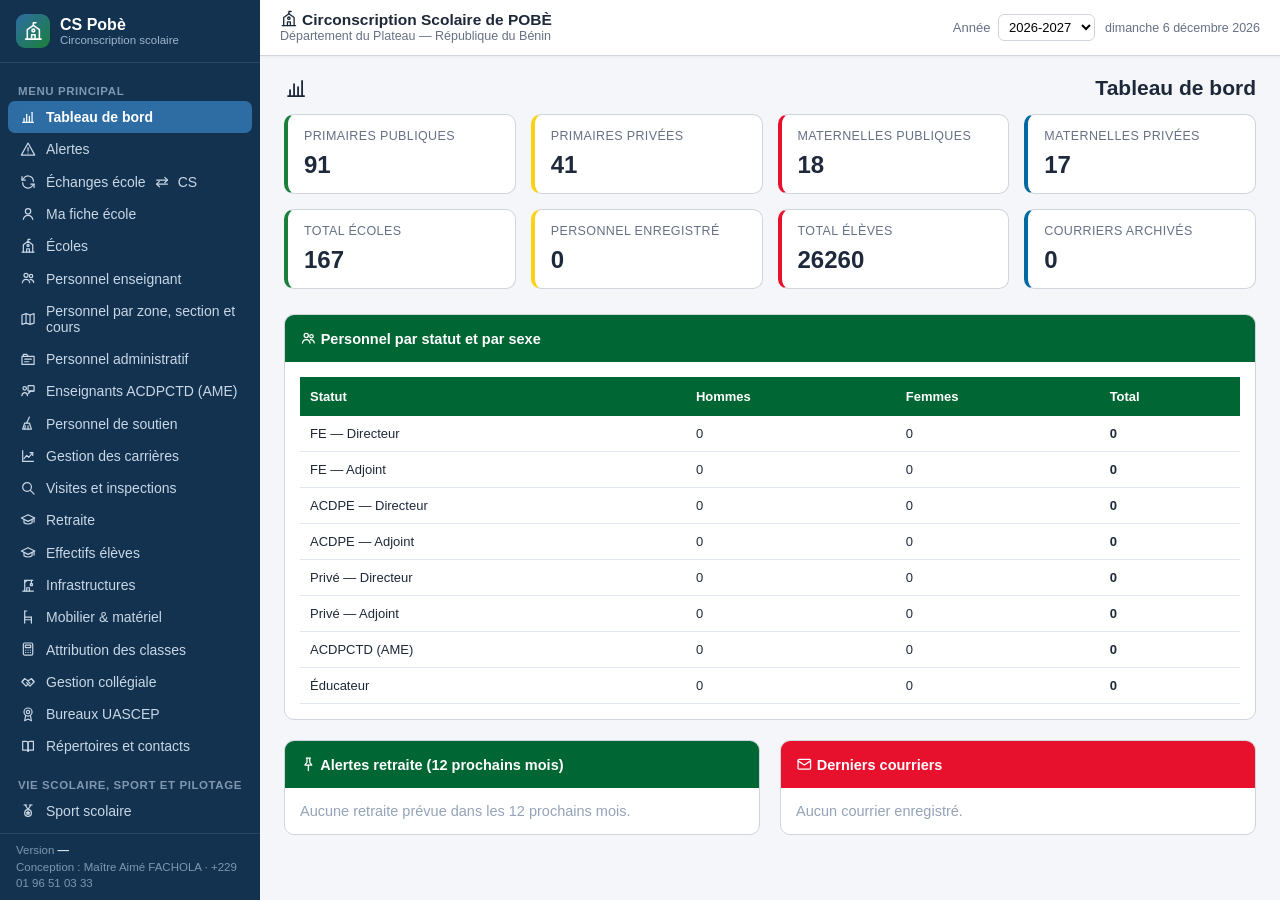
==== index.html @ 99536660 "3.4.0 : classes ouvertes (jumelées et multigrades comptées pour une classe), organisation des classe" ====
<!DOCTYPE html>
<html lang="fr">
<head>
<meta charset="UTF-8">
<script src="js/icones.js"></script>
<script src="js/doc-export.js"></script>
<meta name="viewport" content="width=device-width, initial-scale=1.0">
<title>CS Pobè — Gestion des Écoles</title>
<link rel="stylesheet" href="css/style.css">
<link rel="manifest" href="manifest.webmanifest">
<meta name="theme-color" content="#006633">
<link rel="apple-touch-icon" href="icons/apple-touch-icon.png">
<link rel="icon" href="icone.svg" type="image/svg+xml">
<meta name="mobile-web-app-capable" content="yes">
<meta name="apple-mobile-web-app-capable" content="yes">
<meta name="apple-mobile-web-app-title" content="CS Pobè">
</head>
<body>

<!-- Bandeau officiel : n'apparaît qu'à l'impression, en tête de chaque document -->
<div id="bandeauImpression"><img alt="Ministère des Enseignements Maternel et Primaire — République du Bénin"></div>

<div id="voile" class="voile" hidden></div>
<div class="container">
    <aside class="sidebar" id="lateral" aria-label="Menu principal">
        <div class="marque"><span class="logo-g" aria-hidden="true"><svg class="ico ico-ecole" data-ico="ecole" viewBox="0 0 24 24" fill="none" stroke="currentColor" stroke-width="1.8" stroke-linecap="round" stroke-linejoin="round" aria-hidden="true" focusable="false"><path d="M3 21h18"/><path d="M5 21V10l7-5 7 5v11"/><path d="M10 21v-5h4v5"/><path d="M12 5V2h3"/><circle cx="12" cy="11" r="1.6"/></svg></span><span><span id="marqueNom">CS Pobè</span><small id="marqueSous">Circonscription scolaire</small></span></div>
        <nav class="menu-defile">
        <h3>Menu principal</h3>
        <div class="menu-item active" data-page="dashboard"><span class="icon"><svg class="ico ico-graphique" data-ico="graphique" viewBox="0 0 24 24" fill="none" stroke="currentColor" stroke-width="1.8" stroke-linecap="round" stroke-linejoin="round" aria-hidden="true" focusable="false"><path d="M4 20h16"/><path d="M6 20v-6"/><path d="M10 20V8"/><path d="M14 20v-9"/><path d="M18 20V5"/></svg></span> Tableau de bord</div>
        <div class="menu-item" data-page="alertes"><span class="icon"><svg class="ico ico-alerte" data-ico="alerte" viewBox="0 0 24 24" fill="none" stroke="currentColor" stroke-width="1.8" stroke-linecap="round" stroke-linejoin="round" aria-hidden="true" focusable="false"><path d="M12 3l10 18H2z"/><path d="M12 10v5"/><path d="M12 18h.01"/></svg></span> Alertes</div>
        <div class="menu-item" data-page="echanges"><span class="icon"><svg class="ico ico-actualiser" data-ico="actualiser" viewBox="0 0 24 24" fill="none" stroke="currentColor" stroke-width="1.8" stroke-linecap="round" stroke-linejoin="round" aria-hidden="true" focusable="false"><path d="M20 11a8 8 0 0 0-14.6-4.5L3 9"/><path d="M3 4v5h5"/><path d="M4 13a8 8 0 0 0 14.6 4.5L21 15"/><path d="M21 20v-5h-5"/></svg></span> Échanges école <svg class="ico ico-echange" data-ico="echange" viewBox="0 0 24 24" fill="none" stroke="currentColor" stroke-width="1.8" stroke-linecap="round" stroke-linejoin="round" aria-hidden="true" focusable="false"><path d="M4 9h16"/><path d="M16 5l4 4-4 4"/><path d="M20 15H4"/><path d="M8 11l-4 4 4 4"/></svg> CS</div>
        <div class="menu-item" data-page="maFiche"><span class="icon"><svg class="ico ico-personne" data-ico="personne" viewBox="0 0 24 24" fill="none" stroke="currentColor" stroke-width="1.8" stroke-linecap="round" stroke-linejoin="round" aria-hidden="true" focusable="false"><circle cx="12" cy="8" r="4"/><path d="M5 20c.8-4 3.7-6 7-6s6.2 2 7 6"/></svg></span> Ma fiche école</div>
        <div class="menu-item" data-page="ecoles"><span class="icon"><svg class="ico ico-ecole" data-ico="ecole" viewBox="0 0 24 24" fill="none" stroke="currentColor" stroke-width="1.8" stroke-linecap="round" stroke-linejoin="round" aria-hidden="true" focusable="false"><path d="M3 21h18"/><path d="M5 21V10l7-5 7 5v11"/><path d="M10 21v-5h4v5"/><path d="M12 5V2h3"/><circle cx="12" cy="11" r="1.6"/></svg></span> Écoles</div>
        <div class="menu-item" data-page="personnel"><span class="icon"><svg class="ico ico-groupe" data-ico="groupe" viewBox="0 0 24 24" fill="none" stroke="currentColor" stroke-width="1.8" stroke-linecap="round" stroke-linejoin="round" aria-hidden="true" focusable="false"><circle cx="9" cy="8" r="3"/><path d="M3.5 19c.6-3.4 3-5 5.5-5s4.9 1.6 5.5 5"/><circle cx="16.5" cy="9" r="2.5"/><path d="M15 14c3 0 5 1.5 5.5 4.5"/></svg></span> Personnel enseignant</div>
        <div class="menu-item" data-page="personnelZones"><span class="icon"><svg class="ico ico-carte" data-ico="carte" viewBox="0 0 24 24" fill="none" stroke="currentColor" stroke-width="1.8" stroke-linecap="round" stroke-linejoin="round" aria-hidden="true" focusable="false"><path d="M3 6l6-2 6 2 6-2v14l-6 2-6-2-6 2z"/><path d="M9 4v14"/><path d="M15 6v14"/></svg></span> Personnel par zone, section et cours</div>
        <div class="menu-item" data-page="administratif"><span class="icon"><svg class="ico ico-classeur" data-ico="classeur" viewBox="0 0 24 24" fill="none" stroke="currentColor" stroke-width="1.8" stroke-linecap="round" stroke-linejoin="round" aria-hidden="true" focusable="false"><path d="M3 8h18v12H3z"/><path d="M5 8V5h5l2 3"/><path d="M7 12h10"/><path d="M7 16h6"/></svg></span> Personnel administratif</div>
        <div class="menu-item" data-page="educateur"><span class="icon"><svg class="ico ico-enseignant" data-ico="enseignant" viewBox="0 0 24 24" fill="none" stroke="currentColor" stroke-width="1.8" stroke-linecap="round" stroke-linejoin="round" aria-hidden="true" focusable="false"><circle cx="7" cy="8" r="2.6"/><path d="M2.8 19c.4-3 2.2-4.6 4.2-4.6S10.8 16 11.2 19"/><rect x="12" y="4" width="9" height="8" rx="0.8"/><path d="M12 16l4-4"/><path d="M14 12h7"/></svg></span> Enseignants ACDPCTD (AME)</div>
        <div class="menu-item" data-page="soutien"><span class="icon"><svg class="ico ico-balai" data-ico="balai" viewBox="0 0 24 24" fill="none" stroke="currentColor" stroke-width="1.8" stroke-linecap="round" stroke-linejoin="round" aria-hidden="true" focusable="false"><path d="M14 3l-4 9"/><path d="M7 12h7l3 9H4z"/><path d="M8 16l-1 5"/><path d="M12 16v5"/></svg></span> Personnel de soutien</div>
        <div class="menu-item" data-page="carriere"><span class="icon"><svg class="ico ico-courbe" data-ico="courbe" viewBox="0 0 24 24" fill="none" stroke="currentColor" stroke-width="1.8" stroke-linecap="round" stroke-linejoin="round" aria-hidden="true" focusable="false"><path d="M4 20h16"/><path d="M4 4v16"/><path d="M6 16l4-5 3 3 6-7"/><path d="M15 7h4v4"/></svg></span> Gestion des carrières</div>
        <div class="menu-item" data-page="visites"><span class="icon"><svg class="ico ico-rechercher" data-ico="rechercher" viewBox="0 0 24 24" fill="none" stroke="currentColor" stroke-width="1.8" stroke-linecap="round" stroke-linejoin="round" aria-hidden="true" focusable="false"><circle cx="10.5" cy="10.5" r="6.5"/><path d="M15.5 15.5L21 21"/></svg></span> Visites et inspections</div>
        <div class="menu-item" data-page="retraite"><span class="icon"><svg class="ico ico-diplome" data-ico="diplome" viewBox="0 0 24 24" fill="none" stroke="currentColor" stroke-width="1.8" stroke-linecap="round" stroke-linejoin="round" aria-hidden="true" focusable="false"><path d="M2 9l10-5 10 5-10 5z"/><path d="M6 11v5c3 2.5 9 2.5 12 0v-5"/><path d="M21 9v6"/></svg></span> Retraite</div>
        <div class="menu-item" data-page="effectifs"><span class="icon"><svg class="ico ico-diplome" data-ico="diplome" viewBox="0 0 24 24" fill="none" stroke="currentColor" stroke-width="1.8" stroke-linecap="round" stroke-linejoin="round" aria-hidden="true" focusable="false"><path d="M2 9l10-5 10 5-10 5z"/><path d="M6 11v5c3 2.5 9 2.5 12 0v-5"/><path d="M21 9v6"/></svg></span> Effectifs élèves</div>
        <div class="menu-item" data-page="infrastructures"><span class="icon"><svg class="ico ico-chantier" data-ico="chantier" viewBox="0 0 24 24" fill="none" stroke="currentColor" stroke-width="1.8" stroke-linecap="round" stroke-linejoin="round" aria-hidden="true" focusable="false"><path d="M4 21h16"/><path d="M7 21V5"/><path d="M7 5h12"/><path d="M7 8l4-3"/><path d="M17 5v5"/><rect x="15.5" y="10" width="3" height="3" rx="0.5"/><path d="M10 21v-5h4v5"/></svg></span> Infrastructures</div>
        <div class="menu-item" data-page="mobilier"><span class="icon"><svg class="ico ico-chaise" data-ico="chaise" viewBox="0 0 24 24" fill="none" stroke="currentColor" stroke-width="1.8" stroke-linecap="round" stroke-linejoin="round" aria-hidden="true" focusable="false"><path d="M7 3v9h10"/><path d="M7 12v9"/><path d="M17 12v9"/><path d="M7 16h10"/><path d="M7 3h3"/></svg></span> Mobilier &amp; matériel</div>
        <div class="menu-item" data-page="classes"><span class="icon"><svg class="ico ico-calcul" data-ico="calcul" viewBox="0 0 24 24" fill="none" stroke="currentColor" stroke-width="1.8" stroke-linecap="round" stroke-linejoin="round" aria-hidden="true" focusable="false"><rect x="5" y="3" width="14" height="18" rx="2"/><rect x="8" y="6" width="8" height="4" rx="0.5"/><path d="M8.5 13.5h.01"/><path d="M12 13.5h.01"/><path d="M15.5 13.5h.01"/><path d="M8.5 17h.01"/><path d="M12 17h.01"/><path d="M15.5 17h.01"/></svg></span> Attribution des classes</div>
        <div class="menu-item" data-page="collegiale"><span class="icon"><svg class="ico ico-accord" data-ico="accord" viewBox="0 0 24 24" fill="none" stroke="currentColor" stroke-width="1.8" stroke-linecap="round" stroke-linejoin="round" aria-hidden="true" focusable="false"><path d="M3 11l4-4 5 3 5-3 4 4"/><path d="M7 7l-4 5 6 6 2-2"/><path d="M17 7l4 5-6 6-3-3"/><path d="M10 13l2 2"/><path d="M12 11l3 3"/></svg></span> Gestion collégiale</div>
        <div class="menu-item" data-page="uascep"><span class="icon"><svg class="ico ico-insigne" data-ico="insigne" viewBox="0 0 24 24" fill="none" stroke="currentColor" stroke-width="1.8" stroke-linecap="round" stroke-linejoin="round" aria-hidden="true" focusable="false"><circle cx="12" cy="9" r="6"/><circle cx="12" cy="9" r="2.5"/><path d="M8.5 14L7 22l5-2.5 5 2.5-1.5-8"/></svg></span> Bureaux UASCEP</div>
        <div class="menu-item" data-page="repertoires"><span class="icon"><svg class="ico ico-livre" data-ico="livre" viewBox="0 0 24 24" fill="none" stroke="currentColor" stroke-width="1.8" stroke-linecap="round" stroke-linejoin="round" aria-hidden="true" focusable="false"><path d="M4 5h5a3 3 0 0 1 3 3v12a2 2 0 0 0-2-2H4z"/><path d="M20 5h-5a3 3 0 0 0-3 3v12a2 2 0 0 1 2-2h6z"/></svg></span> Répertoires et contacts</div>
        <h3>Vie scolaire, sport et pilotage</h3>
        <div class="menu-item" data-page="pvsSport"><span class="icon"><svg class="ico ico-medaille" data-ico="medaille" viewBox="0 0 24 24" fill="none" stroke="currentColor" stroke-width="1.8" stroke-linecap="round" stroke-linejoin="round" aria-hidden="true" focusable="false"><path d="M8 3l4 7 4-7"/><path d="M6 3h4"/><path d="M14 3h4"/><circle cx="12" cy="15" r="5"/><path d="M12 12.5l.8 1.6 1.7.2-1.2 1.2.3 1.7-1.6-.8-1.6.8.3-1.7-1.2-1.2 1.7-.2z"/></svg></span> Sport scolaire</div>
        <div class="menu-item" data-page="pvsPilotage"><span class="icon"><svg class="ico ico-graphique" data-ico="graphique" viewBox="0 0 24 24" fill="none" stroke="currentColor" stroke-width="1.8" stroke-linecap="round" stroke-linejoin="round" aria-hidden="true" focusable="false"><path d="M4 20h16"/><path d="M6 20v-6"/><path d="M10 20V8"/><path d="M14 20v-9"/><path d="M18 20V5"/></svg></span> Tableau de bord du pilotage</div>
        <div class="menu-item" data-page="pvsCommunication"><span class="icon"><svg class="ico ico-annonce" data-ico="annonce" viewBox="0 0 24 24" fill="none" stroke="currentColor" stroke-width="1.8" stroke-linecap="round" stroke-linejoin="round" aria-hidden="true" focusable="false"><path d="M3 10v4h3l7 4V6L6 10z"/><path d="M16 9a4 4 0 0 1 0 6"/><path d="M19 6a8 8 0 0 1 0 12"/></svg></span> Communication et alertes</div>
        <div class="menu-item" data-page="pvsSante"><span class="icon"><svg class="ico ico-sante" data-ico="sante" viewBox="0 0 24 24" fill="none" stroke="currentColor" stroke-width="1.8" stroke-linecap="round" stroke-linejoin="round" aria-hidden="true" focusable="false"><rect x="3" y="7" width="18" height="13" rx="1.5"/><path d="M9 7V4h6v3"/><path d="M12 10.5v6"/><path d="M9 13.5h6"/></svg></span> Santé, cantine et inclusion</div>
        <div class="menu-item" data-page="pvsInspection"><span class="icon"><svg class="ico ico-inspection" data-ico="inspection" viewBox="0 0 24 24" fill="none" stroke="currentColor" stroke-width="1.8" stroke-linecap="round" stroke-linejoin="round" aria-hidden="true" focusable="false"><rect x="5" y="3" width="12" height="17" rx="1.5"/><path d="M8 8h6"/><path d="M8 11h4"/><circle cx="16" cy="16" r="3"/><path d="M18.2 18.2L21 21"/></svg></span> Inspection et formation</div>
        <div class="menu-item" data-page="pvsPatrimoine"><span class="icon"><svg class="ico ico-patrimoine" data-ico="patrimoine" viewBox="0 0 24 24" fill="none" stroke="currentColor" stroke-width="1.8" stroke-linecap="round" stroke-linejoin="round" aria-hidden="true" focusable="false"><path d="M3 21h18"/><path d="M5 21V9l7-4 7 4v12"/><path d="M9 13h6v8H9z"/><path d="M9 17h6"/></svg></span> Patrimoine et matériel</div>
        <div class="menu-item" data-page="pvsExamens"><span class="icon"><svg class="ico ico-examen" data-ico="examen" viewBox="0 0 24 24" fill="none" stroke="currentColor" stroke-width="1.8" stroke-linecap="round" stroke-linejoin="round" aria-hidden="true" focusable="false"><path d="M6 3h12v18H6z"/><path d="M9 7h6"/><path d="M9 11h6"/><path d="M9 15l1.5 1.5L14 13"/></svg></span> Examens et concours</div>
        <div class="menu-item" data-page="pvsTerritoire"><span class="icon"><svg class="ico ico-carte" data-ico="carte" viewBox="0 0 24 24" fill="none" stroke="currentColor" stroke-width="1.8" stroke-linecap="round" stroke-linejoin="round" aria-hidden="true" focusable="false"><path d="M3 6l6-2 6 2 6-2v14l-6 2-6-2-6 2z"/><path d="M9 4v14"/><path d="M15 6v14"/></svg></span> Territoire et suivi administratif</div>
        <h3>Gestion pédagogique</h3>
        <div class="menu-item" data-page="evaluations"><span class="icon"><svg class="ico ico-fiche" data-ico="fiche" viewBox="0 0 24 24" fill="none" stroke="currentColor" stroke-width="1.8" stroke-linecap="round" stroke-linejoin="round" aria-hidden="true" focusable="false"><path d="M6 3h9l3 3v15H6z"/><path d="M9 9h6"/><path d="M9 13h4"/><path d="M12.5 19l1-3 4-4 2 2-4 4z"/></svg></span> Évaluations</div>
        <div class="menu-item" data-page="pedagogie"><span class="icon"><svg class="ico ico-livres" data-ico="livres" viewBox="0 0 24 24" fill="none" stroke="currentColor" stroke-width="1.8" stroke-linecap="round" stroke-linejoin="round" aria-hidden="true" focusable="false"><rect x="3" y="4" width="4" height="16" rx="0.8"/><rect x="8" y="4" width="4" height="16" rx="0.8"/><path d="M14 6l3.8-1 4 14.6-3.8 1z"/><path d="M3 8h4"/><path d="M8 8h4"/></svg></span> Pédagogie : fiches, résumés, épreuves</div>
        <div class="menu-item" data-page="apprenants"><span class="icon"><svg class="ico ico-eleve" data-ico="eleve" viewBox="0 0 24 24" fill="none" stroke="currentColor" stroke-width="1.8" stroke-linecap="round" stroke-linejoin="round" aria-hidden="true" focusable="false"><circle cx="12" cy="7" r="3.2"/><path d="M7 21v-4c0-2.8 2.2-5 5-5s5 2.2 5 5v4"/><path d="M9 21v-3"/><path d="M15 21v-3"/></svg></span> Listes des apprenants</div>
        <div class="menu-item" data-page="presenceApprenants"><span class="icon"><svg class="ico ico-calendrier" data-ico="calendrier" viewBox="0 0 24 24" fill="none" stroke="currentColor" stroke-width="1.8" stroke-linecap="round" stroke-linejoin="round" aria-hidden="true" focusable="false"><rect x="3" y="5" width="18" height="16" rx="1.5"/><path d="M3 10h18"/><path d="M8 3v4"/><path d="M16 3v4"/><path d="M7 14h2"/><path d="M11 14h2"/><path d="M15 14h2"/><path d="M7 17h2"/><path d="M11 17h2"/></svg></span> Présence des apprenants</div>
        <div class="menu-item" data-page="presencePersonnel"><span class="icon"><svg class="ico ico-horloge" data-ico="horloge" viewBox="0 0 24 24" fill="none" stroke="currentColor" stroke-width="1.8" stroke-linecap="round" stroke-linejoin="round" aria-hidden="true" focusable="false"><circle cx="12" cy="12" r="9"/><path d="M12 7v5l3 2"/></svg></span> Présence du personnel</div>
        <div class="menu-item" data-page="notes"><span class="icon"><svg class="ico ico-bloc-notes" data-ico="bloc-notes" viewBox="0 0 24 24" fill="none" stroke="currentColor" stroke-width="1.8" stroke-linecap="round" stroke-linejoin="round" aria-hidden="true" focusable="false"><rect x="5" y="4" width="14" height="17" rx="1.5"/><path d="M8 2v4"/><path d="M12 2v4"/><path d="M16 2v4"/><path d="M8 11h8"/><path d="M8 15h6"/></svg></span> Notes et bulletins</div>
        <div class="menu-item" data-page="registres"><span class="icon"><svg class="ico ico-presse-papiers" data-ico="presse-papiers" viewBox="0 0 24 24" fill="none" stroke="currentColor" stroke-width="1.8" stroke-linecap="round" stroke-linejoin="round" aria-hidden="true" focusable="false"><rect x="5" y="5" width="14" height="16" rx="1.5"/><path d="M9 3h6v4H9z"/><path d="M8.5 12h7"/><path d="M8.5 16h5"/></svg></span> Registres, affichage, statistiques, synthèse</div>
        <div class="menu-item" data-page="educmaster"><span class="icon"><svg class="ico ico-actualiser" data-ico="actualiser" viewBox="0 0 24 24" fill="none" stroke="currentColor" stroke-width="1.8" stroke-linecap="round" stroke-linejoin="round" aria-hidden="true" focusable="false"><path d="M20 11a8 8 0 0 0-14.6-4.5L3 9"/><path d="M3 4v5h5"/><path d="M4 13a8 8 0 0 0 14.6 4.5L21 15"/><path d="M21 20v-5h-5"/></svg></span> EducMaster : élèves et notes</div>
        <div class="menu-item" data-page="cep"><span class="icon"><svg class="ico ico-presse-papiers" data-ico="presse-papiers" viewBox="0 0 24 24" fill="none" stroke="currentColor" stroke-width="1.8" stroke-linecap="round" stroke-linejoin="round" aria-hidden="true" focusable="false"><rect x="5" y="5" width="14" height="16" rx="1.5"/><path d="M9 3h6v4H9z"/><path d="M8.5 12h7"/><path d="M8.5 16h5"/></svg></span> Inscription CEP</div>
        <div class="menu-item" data-page="cm2"><span class="icon"><svg class="ico ico-cible" data-ico="cible" viewBox="0 0 24 24" fill="none" stroke="currentColor" stroke-width="1.8" stroke-linecap="round" stroke-linejoin="round" aria-hidden="true" focusable="false"><circle cx="12" cy="12" r="9"/><circle cx="12" cy="12" r="5"/><circle cx="12" cy="12" r="1.2"/></svg></span> Écoles à CM2 et CEP 2027</div>
        <div class="menu-item" data-page="examen"><span class="icon"><svg class="ico ico-stade" data-ico="stade" viewBox="0 0 24 24" fill="none" stroke="currentColor" stroke-width="1.8" stroke-linecap="round" stroke-linejoin="round" aria-hidden="true" focusable="false"><path d="M2 12c0-4 4.5-6 10-6s10 2 10 6-4.5 6-10 6S2 16 2 12z"/><path d="M6 12c0-2 2.6-3 6-3s6 1 6 3-2.6 3-6 3-6-1-6-3z"/><path d="M12 6v3"/><path d="M12 15v3"/></svg></span> Examen blanc</div>
        <div class="menu-item" data-page="cni"><span class="icon"><svg class="ico ico-carte-identite" data-ico="carte-identite" viewBox="0 0 24 24" fill="none" stroke="currentColor" stroke-width="1.8" stroke-linecap="round" stroke-linejoin="round" aria-hidden="true" focusable="false"><rect x="3" y="5" width="18" height="14" rx="1.8"/><circle cx="8.5" cy="11" r="2.2"/><path d="M5.5 16c.6-1.8 5.4-1.8 6 0"/><path d="M14 10h4"/><path d="M14 13h4"/><path d="M14 16h2"/></svg></span> Cartes d'identité</div>
        <h3>Administration</h3>
        <div class="menu-item" data-page="fiches"><span class="icon"><svg class="ico ico-classeur" data-ico="classeur" viewBox="0 0 24 24" fill="none" stroke="currentColor" stroke-width="1.8" stroke-linecap="round" stroke-linejoin="round" aria-hidden="true" focusable="false"><path d="M3 8h18v12H3z"/><path d="M5 8V5h5l2 3"/><path d="M7 12h10"/><path d="M7 16h6"/></svg></span> Fiches officielles</div>
        <div class="menu-item" data-page="certificats"><span class="icon"><svg class="ico ico-attestation" data-ico="attestation" viewBox="0 0 24 24" fill="none" stroke="currentColor" stroke-width="1.8" stroke-linecap="round" stroke-linejoin="round" aria-hidden="true" focusable="false"><path d="M6 4h11a2 2 0 0 1 2 2v12"/><path d="M6 4a2 2 0 0 0-2 2v1h3"/><path d="M7 6v12a2 2 0 0 1-2 2h11a2 2 0 0 0 2-2"/><path d="M10 9h6"/><path d="M10 12h6"/><path d="M10 15h3"/></svg></span> Certificats</div>
        <div class="menu-item" data-page="rapports"><span class="icon"><svg class="ico ico-document" data-ico="document" viewBox="0 0 24 24" fill="none" stroke="currentColor" stroke-width="1.8" stroke-linecap="round" stroke-linejoin="round" aria-hidden="true" focusable="false"><path d="M6 3h8l4 4v14H6z"/><path d="M14 3v4h4"/><path d="M9 12h6"/><path d="M9 16h6"/></svg></span> Rapports de rentrée</div>
        <div class="menu-item" data-page="bilans"><span class="icon"><svg class="ico ico-graphique" data-ico="graphique" viewBox="0 0 24 24" fill="none" stroke="currentColor" stroke-width="1.8" stroke-linecap="round" stroke-linejoin="round" aria-hidden="true" focusable="false"><path d="M4 20h16"/><path d="M6 20v-6"/><path d="M10 20V8"/><path d="M14 20v-9"/><path d="M18 20V5"/></svg></span> Bilans trimestriels / annuel</div>
        <div class="menu-item" data-page="docsref"><span class="icon"><svg class="ico ico-livres" data-ico="livres" viewBox="0 0 24 24" fill="none" stroke="currentColor" stroke-width="1.8" stroke-linecap="round" stroke-linejoin="round" aria-hidden="true" focusable="false"><rect x="3" y="4" width="4" height="16" rx="0.8"/><rect x="8" y="4" width="4" height="16" rx="0.8"/><path d="M14 6l3.8-1 4 14.6-3.8 1z"/><path d="M3 8h4"/><path d="M8 8h4"/></svg></span> Documents officiels</div>
        <div class="menu-item" data-page="espaces"><span class="icon"><svg class="ico ico-batiment" data-ico="batiment" viewBox="0 0 24 24" fill="none" stroke="currentColor" stroke-width="1.8" stroke-linecap="round" stroke-linejoin="round" aria-hidden="true" focusable="false"><rect x="5" y="3" width="14" height="18" rx="1"/><path d="M9 7h2"/><path d="M13 7h2"/><path d="M9 11h2"/><path d="M13 11h2"/><path d="M9 15h2"/><path d="M13 15h2"/><path d="M11 21v-3h2v3"/></svg></span> Espaces des divisions</div>
        <div class="menu-item" data-page="synoptique"><span class="icon"><svg class="ico ico-classeur" data-ico="classeur" viewBox="0 0 24 24" fill="none" stroke="currentColor" stroke-width="1.8" stroke-linecap="round" stroke-linejoin="round" aria-hidden="true" focusable="false"><path d="M3 8h18v12H3z"/><path d="M5 8V5h5l2 3"/><path d="M7 12h10"/><path d="M7 16h6"/></svg></span> Tableau synoptique</div>
        <div class="menu-item" data-page="whatsapp"><span class="icon"><svg class="ico ico-message" data-ico="message" viewBox="0 0 24 24" fill="none" stroke="currentColor" stroke-width="1.8" stroke-linecap="round" stroke-linejoin="round" aria-hidden="true" focusable="false"><path d="M4 5h16v11H9l-5 4z"/><path d="M8 9h8"/><path d="M8 12h5"/></svg></span> Groupe WhatsApp des directeurs</div>
        <div class="menu-item" data-page="effectifsZone"><span class="icon"><svg class="ico ico-courbe" data-ico="courbe" viewBox="0 0 24 24" fill="none" stroke="currentColor" stroke-width="1.8" stroke-linecap="round" stroke-linejoin="round" aria-hidden="true" focusable="false"><path d="M4 20h16"/><path d="M4 4v16"/><path d="M6 16l4-5 3 3 6-7"/><path d="M15 7h4v4"/></svg></span> Effectifs par âge, zone et CS</div>
        <div class="menu-item" data-page="cepZone"><span class="icon"><svg class="ico ico-diplome" data-ico="diplome" viewBox="0 0 24 24" fill="none" stroke="currentColor" stroke-width="1.8" stroke-linecap="round" stroke-linejoin="round" aria-hidden="true" focusable="false"><path d="M2 9l10-5 10 5-10 5z"/><path d="M6 11v5c3 2.5 9 2.5 12 0v-5"/><path d="M21 9v6"/></svg></span> Candidats au CEP par sexe</div>
        <div class="menu-item" data-page="ecolesZone"><span class="icon"><svg class="ico ico-ecole" data-ico="ecole" viewBox="0 0 24 24" fill="none" stroke="currentColor" stroke-width="1.8" stroke-linecap="round" stroke-linejoin="round" aria-hidden="true" focusable="false"><path d="M3 21h18"/><path d="M5 21V10l7-5 7 5v11"/><path d="M10 21v-5h4v5"/><path d="M12 5V2h3"/><circle cx="12" cy="11" r="1.6"/></svg></span> Écoles : structure et équipements</div>
        <div class="menu-item" data-page="infraZone"><span class="icon"><svg class="ico ico-chantier" data-ico="chantier" viewBox="0 0 24 24" fill="none" stroke="currentColor" stroke-width="1.8" stroke-linecap="round" stroke-linejoin="round" aria-hidden="true" focusable="false"><path d="M4 21h16"/><path d="M7 21V5"/><path d="M7 5h12"/><path d="M7 8l4-3"/><path d="M17 5v5"/><rect x="15.5" y="10" width="3" height="3" rx="0.5"/><path d="M10 21v-5h4v5"/></svg></span> Infrastructures et mobilier (consolidé)</div>
        <div class="menu-item" data-page="courriers"><span class="icon"><svg class="ico ico-courrier" data-ico="courrier" viewBox="0 0 24 24" fill="none" stroke="currentColor" stroke-width="1.8" stroke-linecap="round" stroke-linejoin="round" aria-hidden="true" focusable="false"><rect x="3" y="5" width="18" height="14" rx="1.5"/><path d="M3 7l9 6 9-6"/></svg></span> Archive courriers</div>
        <div class="menu-item" data-page="analyses"><span class="icon"><svg class="ico ico-courbe" data-ico="courbe" viewBox="0 0 24 24" fill="none" stroke="currentColor" stroke-width="1.8" stroke-linecap="round" stroke-linejoin="round" aria-hidden="true" focusable="false"><path d="M4 20h16"/><path d="M4 4v16"/><path d="M6 16l4-5 3 3 6-7"/><path d="M15 7h4v4"/></svg></span> Analyses et écarts</div>
        <div class="menu-item" data-page="identite"><span class="icon"><svg class="ico ico-cadenas" data-ico="cadenas" viewBox="0 0 24 24" fill="none" stroke="currentColor" stroke-width="1.8" stroke-linecap="round" stroke-linejoin="round" aria-hidden="true" focusable="false"><rect x="5" y="10" width="14" height="11" rx="1.8"/><path d="M8 10V7a4 4 0 0 1 8 0v3"/><path d="M12 14v3"/></svg></span> Cachets et signatures</div>
        <div class="menu-item" data-page="annees"><span class="icon"><svg class="ico ico-calendrier" data-ico="calendrier" viewBox="0 0 24 24" fill="none" stroke="currentColor" stroke-width="1.8" stroke-linecap="round" stroke-linejoin="round" aria-hidden="true" focusable="false"><rect x="3" y="5" width="18" height="16" rx="1.5"/><path d="M3 10h18"/><path d="M8 3v4"/><path d="M16 3v4"/><path d="M7 14h2"/><path d="M11 14h2"/><path d="M15 14h2"/><path d="M7 17h2"/><path d="M11 17h2"/></svg></span> Années scolaires</div>
        <div class="menu-item" data-page="joursFeries"><span class="icon"><svg class="ico ico-calendrier" data-ico="calendrier" viewBox="0 0 24 24" fill="none" stroke="currentColor" stroke-width="1.8" stroke-linecap="round" stroke-linejoin="round" aria-hidden="true" focusable="false"><rect x="3" y="5" width="18" height="16" rx="1.5"/><path d="M3 10h18"/><path d="M8 3v4"/><path d="M16 3v4"/><path d="M7 14h2"/><path d="M11 14h2"/><path d="M15 14h2"/><path d="M7 17h2"/><path d="M11 17h2"/></svg></span> Jours fériés</div>
        <div class="menu-item" data-page="importation"><span class="icon"><svg class="ico ico-importer" data-ico="importer" viewBox="0 0 24 24" fill="none" stroke="currentColor" stroke-width="1.8" stroke-linecap="round" stroke-linejoin="round" aria-hidden="true" focusable="false"><path d="M4 14v5h16v-5"/><path d="M12 4v10"/><path d="M8 10l4 4 4-4"/></svg></span> Import Excel</div>
        <div class="menu-item" data-page="backup"><span class="icon"><svg class="ico ico-enregistrer" data-ico="enregistrer" viewBox="0 0 24 24" fill="none" stroke="currentColor" stroke-width="1.8" stroke-linecap="round" stroke-linejoin="round" aria-hidden="true" focusable="false"><path d="M5 4h11l3 3v13H5z"/><path d="M8 4v5h7V4"/><rect x="8" y="13" width="8" height="7" rx="0.5"/></svg></span> Sauvegarde</div>
        <div class="menu-item" id="menuGuide" data-guide="menu" role="button" tabindex="0" onclick="window.Guide && window.Guide.ouvrir()" onkeydown="if(event.key==='Enter')this.click()"><span class="icon"><svg class="ico ico-info" data-ico="info" viewBox="0 0 24 24" fill="none" stroke="currentColor" stroke-width="1.8" stroke-linecap="round" stroke-linejoin="round" aria-hidden="true" focusable="false"><circle cx="12" cy="12" r="9"/><path d="M12 11v6"/><path d="M12 7.5h.01"/></svg></span> Guide d’utilisation</div>
        </nav>
        <div class="lateral-pied">Version <b class="version-app">—</b><br>Conception : Maître Aimé FACHOLA · +229 01 96 51 03 33</div>
    </aside>

    <div class="zone">
    <header class="header barre-haut">
        <button id="btnMenu" class="btn-menu" type="button" aria-expanded="false" aria-controls="lateral" aria-label="Ouvrir le menu"><svg class="ico ico-menu" data-ico="menu" viewBox="0 0 24 24" fill="none" stroke="currentColor" stroke-width="1.8" stroke-linecap="round" stroke-linejoin="round" aria-hidden="true" focusable="false"><path d="M4 6h16"/><path d="M4 12h16"/><path d="M4 18h16"/></svg></button>
        <div class="bh-titre">
            <strong id="titreApplication"><svg class="ico ico-ecole" data-ico="ecole" viewBox="0 0 24 24" fill="none" stroke="currentColor" stroke-width="1.8" stroke-linecap="round" stroke-linejoin="round" aria-hidden="true" focusable="false"><path d="M3 21h18"/><path d="M5 21V10l7-5 7 5v11"/><path d="M10 21v-5h4v5"/><path d="M12 5V2h3"/><circle cx="12" cy="11" r="1.6"/></svg> Circonscription Scolaire de POBÈ</strong>
            <span class="subtitle" id="sousTitreApplication">Département du Plateau — République du Bénin</span>
        </div>
        <div class="bh-droite">
            <button id="btnEcolePoste" class="btn btn-warning btn-sm hidden" onclick="editerEcoleDuPoste()"><svg class="ico ico-modifier" data-ico="modifier" viewBox="0 0 24 24" fill="none" stroke="currentColor" stroke-width="1.8" stroke-linecap="round" stroke-linejoin="round" aria-hidden="true" focusable="false"><path d="M4 20l1-4L16 5l3 3L8 19z"/><path d="M14 7l3 3"/></svg> Ma fiche école</button>
            <button id="btnChangerEcole" class="btn btn-info btn-sm hidden" onclick="changerNomEcoleDuPoste()"><svg class="ico ico-actualiser" data-ico="actualiser" viewBox="0 0 24 24" fill="none" stroke="currentColor" stroke-width="1.8" stroke-linecap="round" stroke-linejoin="round" aria-hidden="true" focusable="false"><path d="M20 11a8 8 0 0 0-14.6-4.5L3 9"/><path d="M3 4v5h5"/><path d="M4 13a8 8 0 0 0 14.6 4.5L21 15"/><path d="M21 20v-5h-5"/></svg> Ce n'est pas mon école ?</button>
            <label class="bh-annee">Année <select id="anneeActive" aria-label="Année scolaire"></select></label>
            <span id="currentDate" class="bh-date"></span>
        </div>
    </header>
    <div class="main">
        <!-- TABLEAU DE BORD -->
        <div id="dashboard" class="page">
            <div class="page-title"><svg class="ico ico-graphique" data-ico="graphique" viewBox="0 0 24 24" fill="none" stroke="currentColor" stroke-width="1.8" stroke-linecap="round" stroke-linejoin="round" aria-hidden="true" focusable="false"><path d="M4 20h16"/><path d="M6 20v-6"/><path d="M10 20V8"/><path d="M14 20v-9"/><path d="M18 20V5"/></svg> Tableau de bord</div>
            <div class="stats-grid" id="statsGrid"></div>
            <div class="table-container mt-15">
                <div style="padding:15px;background:#006633;color:white;"><b><svg class="ico ico-groupe" data-ico="groupe" viewBox="0 0 24 24" fill="none" stroke="currentColor" stroke-width="1.8" stroke-linecap="round" stroke-linejoin="round" aria-hidden="true" focusable="false"><circle cx="9" cy="8" r="3"/><path d="M3.5 19c.6-3.4 3-5 5.5-5s4.9 1.6 5.5 5"/><circle cx="16.5" cy="9" r="2.5"/><path d="M15 14c3 0 5 1.5 5.5 4.5"/></svg> Personnel par statut et par sexe</b></div>
                <div id="ventilationDashboard" style="padding:15px;overflow-x:auto;"></div>
            </div>
            <div style="display:grid;grid-template-columns:repeat(auto-fit,minmax(320px,1fr));gap:20px;margin-top:20px;">
                <div class="table-container">
                    <div style="padding:15px;background:#006633;color:white;"><b><svg class="ico ico-epingle" data-ico="epingle" viewBox="0 0 24 24" fill="none" stroke="currentColor" stroke-width="1.8" stroke-linecap="round" stroke-linejoin="round" aria-hidden="true" focusable="false"><path d="M9 3h6"/><path d="M10 3v6l-3 4h10l-3-4V3"/><path d="M12 13v8"/></svg> Alertes retraite (12 prochains mois)</b></div>
                    <div id="alerteRetraite" style="padding:15px;max-height:300px;overflow-y:auto;"></div>
                </div>
                <div class="table-container">
                    <div style="padding:15px;background:#E8112D;color:white;"><b><svg class="ico ico-courrier" data-ico="courrier" viewBox="0 0 24 24" fill="none" stroke="currentColor" stroke-width="1.8" stroke-linecap="round" stroke-linejoin="round" aria-hidden="true" focusable="false"><rect x="3" y="5" width="18" height="14" rx="1.5"/><path d="M3 7l9 6 9-6"/></svg> Derniers courriers</b></div>
                    <div id="derniersCourriers" style="padding:15px;max-height:300px;overflow-y:auto;"></div>
                </div>
            </div>
        </div>

        <!-- MA FICHE ÉCOLE -->
        <div id="maFiche" class="page hidden">
            <div class="page-title"><svg class="ico ico-personne" data-ico="personne" viewBox="0 0 24 24" fill="none" stroke="currentColor" stroke-width="1.8" stroke-linecap="round" stroke-linejoin="round" aria-hidden="true" focusable="false"><circle cx="12" cy="8" r="4"/><path d="M5 20c.8-4 3.7-6 7-6s6.2 2 7 6"/></svg> Ma fiche école</div>
            <div class="alert alert-info">
                Chaque directeur retrouve ici sa propre école pour vérifier et compléter les
                renseignements déjà enregistrés (directeur, zone et unité pédagogiques,
                contacts…) : ce sont ces renseignements qui remplissent automatiquement les
                fiches officielles.
            </div>
            <div class="search-bar">
                <select id="maFicheEcole" onchange="renderMaFiche()">
                    <option value="">— Choisir mon école —</option>
                </select>
            </div>
            <div id="maFicheResultat"></div>
        </div>

        <!-- ÉCOLES -->
        <div id="ecoles" class="page hidden">
            <div class="page-title">
                <svg class="ico ico-ecole" data-ico="ecole" viewBox="0 0 24 24" fill="none" stroke="currentColor" stroke-width="1.8" stroke-linecap="round" stroke-linejoin="round" aria-hidden="true" focusable="false"><path d="M3 21h18"/><path d="M5 21V10l7-5 7 5v11"/><path d="M10 21v-5h4v5"/><path d="M12 5V2h3"/><circle cx="12" cy="11" r="1.6"/></svg> Gestion des écoles
                <span>
                    <button class="btn btn-info" data-import="ecoles"><svg class="ico ico-importer" data-ico="importer" viewBox="0 0 24 24" fill="none" stroke="currentColor" stroke-width="1.8" stroke-linecap="round" stroke-linejoin="round" aria-hidden="true" focusable="false"><path d="M4 14v5h16v-5"/><path d="M12 4v10"/><path d="M8 10l4 4 4-4"/></svg> Importer</button>
                    <button class="btn btn-warning" data-export="ecoles"><svg class="ico ico-graphique" data-ico="graphique" viewBox="0 0 24 24" fill="none" stroke="currentColor" stroke-width="1.8" stroke-linecap="round" stroke-linejoin="round" aria-hidden="true" focusable="false"><path d="M4 20h16"/><path d="M6 20v-6"/><path d="M10 20V8"/><path d="M14 20v-9"/><path d="M18 20V5"/></svg> Excel</button>
                    <button class="btn btn-primary" onclick="openEcoleModal()"><svg class="ico ico-ajouter" data-ico="ajouter" viewBox="0 0 24 24" fill="none" stroke="currentColor" stroke-width="1.8" stroke-linecap="round" stroke-linejoin="round" aria-hidden="true" focusable="false"><path d="M12 5v14"/><path d="M5 12h14"/></svg> Ajouter une école</button>
                </span>
            </div>
            <div class="search-bar">
                <input type="text" id="searchEcole" placeholder=" Rechercher...">
                <select id="filterType">
                    <option value="">Tous types</option>
                    <option value="EPP">Primaire publique</option>
                    <option value="EPPRIV">Primaire privée</option>
                    <option value="EM">Maternelle publique</option>
                    <option value="EMPRIV">Maternelle privée</option>
                </select>
                <select id="filterArrond">
                    <option value="">Tous arrondissements</option>
                    <option value="POBE">POBÈ</option>
                    <option value="AHOYEYE">AHOYEYE</option>
                    <option value="IGANNA">IGANNA</option>
                    <option value="ISSABA">ISSABA</option>
                    <option value="TOWE">TOWE</option>
                </select>
                <select id="filterZone"><option value="">Toutes zones pédagogiques</option></select>
                <select id="filterUP"><option value="">Toutes unités pédagogiques</option></select>
            </div>
            <div class="table-container"><div class="table-scroll"><table>
                <thead><tr><th>Code</th><th>Nom</th><th>Type</th><th>Statut</th>
                    <th>Arrondissement</th><th>Zone</th><th>Unité pédagogique</th>
                    <th>Année</th><th>Classes</th><th>Actions</th></tr></thead>
                <tbody id="ecolesTable"></tbody>
            </table></div></div>
        </div>

        <!-- PERSONNEL -->
        <div id="personnel" class="page hidden">
            <div class="page-title">
                <svg class="ico ico-groupe" data-ico="groupe" viewBox="0 0 24 24" fill="none" stroke="currentColor" stroke-width="1.8" stroke-linecap="round" stroke-linejoin="round" aria-hidden="true" focusable="false"><circle cx="9" cy="8" r="3"/><path d="M3.5 19c.6-3.4 3-5 5.5-5s4.9 1.6 5.5 5"/><circle cx="16.5" cy="9" r="2.5"/><path d="M15 14c3 0 5 1.5 5.5 4.5"/></svg> Personnel enseignant et de soutien
                <span>
                    <button class="btn btn-info" data-import="personnel"><svg class="ico ico-importer" data-ico="importer" viewBox="0 0 24 24" fill="none" stroke="currentColor" stroke-width="1.8" stroke-linecap="round" stroke-linejoin="round" aria-hidden="true" focusable="false"><path d="M4 14v5h16v-5"/><path d="M12 4v10"/><path d="M8 10l4 4 4-4"/></svg> Importer</button>
                    <button class="btn btn-warning" data-export="personnel"><svg class="ico ico-graphique" data-ico="graphique" viewBox="0 0 24 24" fill="none" stroke="currentColor" stroke-width="1.8" stroke-linecap="round" stroke-linejoin="round" aria-hidden="true" focusable="false"><path d="M4 20h16"/><path d="M6 20v-6"/><path d="M10 20V8"/><path d="M14 20v-9"/><path d="M18 20V5"/></svg> Excel</button>
                    <button class="btn btn-primary" onclick="openPersonnelModal()"><svg class="ico ico-ajouter" data-ico="ajouter" viewBox="0 0 24 24" fill="none" stroke="currentColor" stroke-width="1.8" stroke-linecap="round" stroke-linejoin="round" aria-hidden="true" focusable="false"><path d="M12 5v14"/><path d="M5 12h14"/></svg> Ajouter</button>
                </span>
            </div>
            <div class="search-bar">
                <input type="text" id="searchPersonnel" placeholder=" Nom ou matricule...">
                <select id="filterEcolePers"><option value="">Toutes écoles</option></select>
                <select id="filterSituation">
                    <option value="ACTIFS">En poste et affectés</option>
                    <option value="">Toutes situations</option>
                    <option value="EN_POSTE">En poste</option>
                    <option value="AFFECTE">Affectés</option>
                    <option value="MUTE">Mutés hors circonscription</option>
                    <option value="DETACHE">Détachés</option>
                    <option value="RETRAITE">Retraités</option>
                    <option value="DECEDE">Décédés</option>
                </select>
                <select id="filterGrade">
                    <option value="">Tous grades</option>
                    <option value="A">Catégorie A</option>
                    <option value="B">Catégorie B</option>
                    <option value="C">Catégorie C</option>
                    <option value="D">Catégorie D</option>
                    <option value="E">Catégorie E</option>
                </select>
            </div>
            <div class="table-container"><div class="table-scroll"><table>
                <thead><tr><th>Situation</th><th>Matricule</th><th>Nom et prénoms</th><th>Sexe</th>
                    <th>Naissance</th><th>Grade</th><th>Fonction</th><th>École</th>
                    <th>Retraite prévue</th><th>Actions</th></tr></thead>
                <tbody id="personnelTable"></tbody>
            </table></div></div>
        </div>

        <!-- VISITES ET INSPECTIONS -->
        <div id="visites" class="page hidden">
            <div class="page-title">
                <svg class="ico ico-rechercher" data-ico="rechercher" viewBox="0 0 24 24" fill="none" stroke="currentColor" stroke-width="1.8" stroke-linecap="round" stroke-linejoin="round" aria-hidden="true" focusable="false"><circle cx="10.5" cy="10.5" r="6.5"/><path d="M15.5 15.5L21 21"/></svg> Visites de classe et inspections
                <span>
                    <button class="btn btn-warning" data-export="visites"><svg class="ico ico-graphique" data-ico="graphique" viewBox="0 0 24 24" fill="none" stroke="currentColor" stroke-width="1.8" stroke-linecap="round" stroke-linejoin="round" aria-hidden="true" focusable="false"><path d="M4 20h16"/><path d="M6 20v-6"/><path d="M10 20V8"/><path d="M14 20v-9"/><path d="M18 20V5"/></svg> Excel</button>
                    <button class="btn btn-primary" onclick="openVisiteModal()"><svg class="ico ico-ajouter" data-ico="ajouter" viewBox="0 0 24 24" fill="none" stroke="currentColor" stroke-width="1.8" stroke-linecap="round" stroke-linejoin="round" aria-hidden="true" focusable="false"><path d="M12 5v14"/><path d="M5 12h14"/></svg> Enregistrer une visite</button>
                </span>
            </div>
            <div class="search-bar">
                <select id="filterZoneVisite"><option value="">Toutes zones</option></select>
                <select id="filterTypeVisite">
                    <option value="">Tous les types</option>
                    <option value="VISITE_CLASSE">Visite de classe (CP)</option>
                    <option value="INSPECTION_ECOLE">Inspection d'école (CCS)</option>
                </select>
                <input type="text" id="searchVisite" placeholder=" École ou enseignant...">
            </div>
            <div id="resumeVisites" class="stats-grid"></div>
            <div class="table-container mb-15"><div class="table-scroll"><table>
                <thead><tr><th>Date</th><th>Type</th><th>Zone</th><th>École</th>
                    <th>Enseignant</th><th>Cours</th><th>Matière</th><th>Note</th>
                    <th>Actions</th></tr></thead>
                <tbody id="visitesTable"></tbody>
            </table></div></div>
            <h3 style="margin:20px 0 10px;color:#006633;">Couverture par zone pédagogique</h3>
            <div class="table-container"><div class="table-scroll"><table>
                <thead><tr><th>Zone</th><th>Écoles</th><th>Enseignants</th><th>Visites</th>
                    <th>Inspections</th><th>Enseignants visités</th><th>Couverture</th>
                    <th>Note moyenne</th></tr></thead>
                <tbody id="zonesTable"></tbody>
            </table></div></div>
        </div>

        <!-- CARRIÈRES -->
        <div id="carriere" class="page hidden">
            <div class="page-title">
                <svg class="ico ico-courbe" data-ico="courbe" viewBox="0 0 24 24" fill="none" stroke="currentColor" stroke-width="1.8" stroke-linecap="round" stroke-linejoin="round" aria-hidden="true" focusable="false"><path d="M4 20h16"/><path d="M4 4v16"/><path d="M6 16l4-5 3 3 6-7"/><path d="M15 7h4v4"/></svg> Gestion des carrières
                <button class="btn btn-warning" data-export="carriere"><svg class="ico ico-graphique" data-ico="graphique" viewBox="0 0 24 24" fill="none" stroke="currentColor" stroke-width="1.8" stroke-linecap="round" stroke-linejoin="round" aria-hidden="true" focusable="false"><path d="M4 20h16"/><path d="M6 20v-6"/><path d="M10 20V8"/><path d="M14 20v-9"/><path d="M18 20V5"/></svg> Excel</button>
            </div>
            <div class="search-bar">
                <input type="text" id="searchCarriere" placeholder=" Nom ou matricule de l'agent...">
                <select id="filterEcoleCarriere"><option value="">Toutes écoles</option></select>
            </div>
            <div class="grille-carriere" style="display:grid;grid-template-columns:minmax(280px,360px) 1fr;gap:20px;">
                <div class="table-container" style="max-height:70vh;overflow:auto;">
                    <div style="padding:12px;background:#006633;color:white;"><b>Agents</b></div>
                    <table><tbody id="listeCarriere"></tbody></table>
                </div>
                <div id="ficheCarriere"></div>
            </div>
        </div>

        <!-- RETRAITE -->
        <div id="retraite" class="page hidden">
            <div class="page-title"><svg class="ico ico-diplome" data-ico="diplome" viewBox="0 0 24 24" fill="none" stroke="currentColor" stroke-width="1.8" stroke-linecap="round" stroke-linejoin="round" aria-hidden="true" focusable="false"><path d="M2 9l10-5 10 5-10 5z"/><path d="M6 11v5c3 2.5 9 2.5 12 0v-5"/><path d="M21 9v6"/></svg> Module retraite</div>
            <div class="alert alert-info">
                <b>Règles de calcul de l'âge de retraite :</b><br>
                • Catégorie A (A1, A2, A3-1 à 15) : <b>60 ans</b><br>
                • Catégorie B (B1-1 à 15) : <b>58 ans</b><br>
                • Catégories C, D, E : <b>55 ans</b><br>
                • Date effective : <b>1<sup>er</sup> jour du trimestre qui suit l'anniversaire</b> —
                né de janvier à mars : 1<sup>er</sup> avril ; d'avril à juin : 1<sup>er</sup> juillet ;
                de juillet à septembre : 1<sup>er</sup> octobre ; d'octobre à décembre :
                1<sup>er</sup> janvier suivant<br>
                • Un agent <b>sans grade</b> n'a pas encore de date de départ
            </div>
            <div class="tabs">
                <div class="tab active" data-tab="retr-prev">Prévisions</div>
                <div class="tab" data-tab="retr-actu">Année en cours</div>
                <div class="tab" data-tab="retr-partis">Déjà partis</div>
            </div>
            <div id="retr-prev" class="tab-content active">
                <div class="table-container"><div class="table-scroll"><table>
                    <thead><tr><th>Matricule</th><th>Nom</th><th>Naissance</th><th>Grade</th>
                        <th>Âge retraite</th><th>Date effective</th><th>Reste</th><th>Actions</th></tr></thead>
                    <tbody id="retraitePrevTable"></tbody>
                </table></div></div>
            </div>
            <div id="retr-actu" class="tab-content">
                <div class="table-container"><div class="table-scroll"><table>
                    <thead><tr><th>Matricule</th><th>Nom</th><th>Grade</th><th>Date retraite</th>
                        <th>École</th><th>Actions</th></tr></thead>
                    <tbody id="retraiteActuTable"></tbody>
                </table></div></div>
            </div>
            <div id="retr-partis" class="tab-content">
                <div class="table-container"><div class="table-scroll"><table>
                    <thead><tr><th>Matricule</th><th>Nom</th><th>Grade</th><th>Date départ</th><th>Actions</th></tr></thead>
                    <tbody id="retraitePartisTable"></tbody>
                </table></div></div>
            </div>
        </div>

        <!-- EFFECTIFS -->
        <div id="effectifs" class="page hidden">
            <div class="page-title">
                <svg class="ico ico-diplome" data-ico="diplome" viewBox="0 0 24 24" fill="none" stroke="currentColor" stroke-width="1.8" stroke-linecap="round" stroke-linejoin="round" aria-hidden="true" focusable="false"><path d="M2 9l10-5 10 5-10 5z"/><path d="M6 11v5c3 2.5 9 2.5 12 0v-5"/><path d="M21 9v6"/></svg> Effectifs des apprenants
                <span>
                    <button class="btn btn-info" data-import="effectifs"><svg class="ico ico-importer" data-ico="importer" viewBox="0 0 24 24" fill="none" stroke="currentColor" stroke-width="1.8" stroke-linecap="round" stroke-linejoin="round" aria-hidden="true" focusable="false"><path d="M4 14v5h16v-5"/><path d="M12 4v10"/><path d="M8 10l4 4 4-4"/></svg> Importer</button>
                    <button class="btn btn-warning" data-export="effectifs"><svg class="ico ico-graphique" data-ico="graphique" viewBox="0 0 24 24" fill="none" stroke="currentColor" stroke-width="1.8" stroke-linecap="round" stroke-linejoin="round" aria-hidden="true" focusable="false"><path d="M4 20h16"/><path d="M6 20v-6"/><path d="M10 20V8"/><path d="M14 20v-9"/><path d="M18 20V5"/></svg> Excel</button>
                    <button class="btn btn-info" onclick="reinitialiserTousEffectifs()" title="Effectifs du fichier de la CS"><svg class="ico ico-actualiser" data-ico="actualiser" viewBox="0 0 24 24" fill="none" stroke="currentColor" stroke-width="1.8" stroke-linecap="round" stroke-linejoin="round" aria-hidden="true" focusable="false"><path d="M20 11a8 8 0 0 0-14.6-4.5L3 9"/><path d="M3 4v5h5"/><path d="M4 13a8 8 0 0 0 14.6 4.5L21 15"/><path d="M21 20v-5h-5"/></svg> Réinitialiser</button>
                    <button class="btn btn-primary" onclick="openEffectifModal()"><svg class="ico ico-ajouter" data-ico="ajouter" viewBox="0 0 24 24" fill="none" stroke="currentColor" stroke-width="1.8" stroke-linecap="round" stroke-linejoin="round" aria-hidden="true" focusable="false"><path d="M12 5v14"/><path d="M5 12h14"/></svg> Nouveau relevé</button>
                </span>
            </div>
            <div class="search-bar">
                <select id="filterEcoleEff"><option value="">Toutes écoles</option></select>
            </div>
            <div class="table-container"><div class="table-scroll"><table>
                <thead><tr><th>École</th><th>Année</th><th>Total G</th><th>Total F</th>
                    <th>Total</th><th>Handicapés</th><th>Actions</th></tr></thead>
                <tbody id="effectifsTable"></tbody>
            </table></div></div>
        </div>

        <!-- INFRASTRUCTURES -->
        <div id="infrastructures" class="page hidden">
            <div class="page-title">
                <svg class="ico ico-chantier" data-ico="chantier" viewBox="0 0 24 24" fill="none" stroke="currentColor" stroke-width="1.8" stroke-linecap="round" stroke-linejoin="round" aria-hidden="true" focusable="false"><path d="M4 21h16"/><path d="M7 21V5"/><path d="M7 5h12"/><path d="M7 8l4-3"/><path d="M17 5v5"/><rect x="15.5" y="10" width="3" height="3" rx="0.5"/><path d="M10 21v-5h4v5"/></svg> Infrastructures
                <span>
                    <button class="btn btn-info" data-import="infrastructures"><svg class="ico ico-importer" data-ico="importer" viewBox="0 0 24 24" fill="none" stroke="currentColor" stroke-width="1.8" stroke-linecap="round" stroke-linejoin="round" aria-hidden="true" focusable="false"><path d="M4 14v5h16v-5"/><path d="M12 4v10"/><path d="M8 10l4 4 4-4"/></svg> Importer</button>
                    <button class="btn btn-warning" data-export="infrastructures"><svg class="ico ico-graphique" data-ico="graphique" viewBox="0 0 24 24" fill="none" stroke="currentColor" stroke-width="1.8" stroke-linecap="round" stroke-linejoin="round" aria-hidden="true" focusable="false"><path d="M4 20h16"/><path d="M6 20v-6"/><path d="M10 20V8"/><path d="M14 20v-9"/><path d="M18 20V5"/></svg> Excel</button>
                    <button class="btn btn-primary" onclick="openInfraModal()"><svg class="ico ico-ajouter" data-ico="ajouter" viewBox="0 0 24 24" fill="none" stroke="currentColor" stroke-width="1.8" stroke-linecap="round" stroke-linejoin="round" aria-hidden="true" focusable="false"><path d="M12 5v14"/><path d="M5 12h14"/></svg> Ajouter</button>
                </span>
            </div>
            <div class="table-container"><div class="table-scroll"><table>
                <thead><tr><th>École</th><th>Type local</th><th>Nature murs</th><th>État</th>
                    <th>Année</th><th>Actions</th></tr></thead>
                <tbody id="infraTable"></tbody>
            </table></div></div>
        </div>

        <!-- MOBILIER -->
        <div id="mobilier" class="page hidden">
            <div class="page-title">
                <svg class="ico ico-chaise" data-ico="chaise" viewBox="0 0 24 24" fill="none" stroke="currentColor" stroke-width="1.8" stroke-linecap="round" stroke-linejoin="round" aria-hidden="true" focusable="false"><path d="M7 3v9h10"/><path d="M7 12v9"/><path d="M17 12v9"/><path d="M7 16h10"/><path d="M7 3h3"/></svg> Mobilier et matériel didactique
                <span>
                    <button class="btn btn-info" data-import="mobilier"><svg class="ico ico-importer" data-ico="importer" viewBox="0 0 24 24" fill="none" stroke="currentColor" stroke-width="1.8" stroke-linecap="round" stroke-linejoin="round" aria-hidden="true" focusable="false"><path d="M4 14v5h16v-5"/><path d="M12 4v10"/><path d="M8 10l4 4 4-4"/></svg> Importer</button>
                    <button class="btn btn-warning" data-export="mobilier"><svg class="ico ico-graphique" data-ico="graphique" viewBox="0 0 24 24" fill="none" stroke="currentColor" stroke-width="1.8" stroke-linecap="round" stroke-linejoin="round" aria-hidden="true" focusable="false"><path d="M4 20h16"/><path d="M6 20v-6"/><path d="M10 20V8"/><path d="M14 20v-9"/><path d="M18 20V5"/></svg> Excel</button>
                    <button class="btn btn-primary" onclick="openMobilierModal()"><svg class="ico ico-ajouter" data-ico="ajouter" viewBox="0 0 24 24" fill="none" stroke="currentColor" stroke-width="1.8" stroke-linecap="round" stroke-linejoin="round" aria-hidden="true" focusable="false"><path d="M12 5v14"/><path d="M5 12h14"/></svg> Ajouter</button>
                </span>
            </div>
            <div class="table-container"><div class="table-scroll"><table>
                <thead><tr><th>École</th><th>Catégorie</th><th>Désignation</th><th>Quantité</th>
                    <th>État</th><th>Actions</th></tr></thead>
                <tbody id="mobilierTable"></tbody>
            </table></div></div>
        </div>

        <!-- ATTRIBUTION DES CLASSES -->
        <div id="classes" class="page hidden">
            <div class="page-title">
                <svg class="ico ico-calcul" data-ico="calcul" viewBox="0 0 24 24" fill="none" stroke="currentColor" stroke-width="1.8" stroke-linecap="round" stroke-linejoin="round" aria-hidden="true" focusable="false"><rect x="5" y="3" width="14" height="18" rx="2"/><rect x="8" y="6" width="8" height="4" rx="0.5"/><path d="M8.5 13.5h.01"/><path d="M12 13.5h.01"/><path d="M15.5 13.5h.01"/><path d="M8.5 17h.01"/><path d="M12 17h.01"/><path d="M15.5 17h.01"/></svg> Attribution des classes
                <button class="btn btn-info" onclick="reporterAttributionsAnneePrecedente()"><svg class="ico ico-presse-papiers" data-ico="presse-papiers" viewBox="0 0 24 24" fill="none" stroke="currentColor" stroke-width="1.8" stroke-linecap="round" stroke-linejoin="round" aria-hidden="true" focusable="false"><rect x="5" y="5" width="14" height="16" rx="1.5"/><path d="M9 3h6v4H9z"/><path d="M8.5 12h7"/><path d="M8.5 16h5"/></svg> Reporter les titulaires de l'année précédente</button>
                <button class="btn btn-warning" data-export="classes"><svg class="ico ico-graphique" data-ico="graphique" viewBox="0 0 24 24" fill="none" stroke="currentColor" stroke-width="1.8" stroke-linecap="round" stroke-linejoin="round" aria-hidden="true" focusable="false"><path d="M4 20h16"/><path d="M6 20v-6"/><path d="M10 20V8"/><path d="M14 20v-9"/><path d="M18 20V5"/></svg> Excel</button>
            </div>
            <div class="alert alert-info">
                Chaque cours reçoit son titulaire. Un enseignant déjà attribué ailleurs dans
                la même école est signalé : l'application n'empêche pas la double attribution,
                fréquente en classe jumelée, mais elle la rend visible. Le bouton « Reporter les
                titulaires » copie, pour chaque cours qui n'en a pas encore pour l'année active,
                le titulaire et la salle de l'année précédente — un point de départ à corriger
                selon les mouvements de personnel, pas une affectation définitive.
            </div>
            <div class="search-bar">
                <select id="classesEcole"><option value="">— École —</option></select>
            </div>
            <div id="resumeClassesAttrib" class="stats-grid"></div>
            <div class="table-container"><div class="table-scroll"><table>
                <thead><tr><th>Cours</th><th>Titulaire</th><th>Effectif</th>
                    <th>Salle</th><th>Observation</th></tr></thead>
                <tbody id="classesTableAttrib"></tbody>
            </table></div></div>
        </div>

        <!-- GESTION COLLÉGIALE -->
        <div id="collegiale" class="page hidden">
            <div class="page-title">
                <svg class="ico ico-accord" data-ico="accord" viewBox="0 0 24 24" fill="none" stroke="currentColor" stroke-width="1.8" stroke-linecap="round" stroke-linejoin="round" aria-hidden="true" focusable="false"><path d="M3 11l4-4 5 3 5-3 4 4"/><path d="M7 7l-4 5 6 6 2-2"/><path d="M17 7l4 5-6 6-3-3"/><path d="M10 13l2 2"/><path d="M12 11l3 3"/></svg> Gestion collégiale
                <span>
                    <button class="btn btn-warning" data-export="collegiale"><svg class="ico ico-graphique" data-ico="graphique" viewBox="0 0 24 24" fill="none" stroke="currentColor" stroke-width="1.8" stroke-linecap="round" stroke-linejoin="round" aria-hidden="true" focusable="false"><path d="M4 20h16"/><path d="M6 20v-6"/><path d="M10 20V8"/><path d="M14 20v-9"/><path d="M18 20V5"/></svg> Excel</button>
                    <button class="btn btn-primary" onclick="openMembreModal()"><svg class="ico ico-ajouter" data-ico="ajouter" viewBox="0 0 24 24" fill="none" stroke="currentColor" stroke-width="1.8" stroke-linecap="round" stroke-linejoin="round" aria-hidden="true" focusable="false"><path d="M12 5v14"/><path d="M5 12h14"/></svg> Membre</button>
                </span>
            </div>
            <div class="search-bar">
                <select id="collegialeEcole"><option value="">— École —</option></select>
                <select id="collegialeInstance"><option value="">Toutes les instances</option></select>
            </div>
            <div id="resumeCollegiale" class="stats-grid"></div>
            <div class="table-container"><div class="table-scroll"><table>
                <thead><tr><th>Instance</th><th>Fonction</th><th>Nom et prénoms</th>
                    <th>Sexe</th><th>Contact</th><th>Depuis</th><th>Actions</th></tr></thead>
                <tbody id="collegialeTable"></tbody>
            </table></div></div>

            <div class="table-container mt-15" style="padding:14px 15px;display:flex;justify-content:space-between;align-items:center;flex-wrap:wrap;gap:10px;">
                <span><b><svg class="ico ico-insigne" data-ico="insigne" viewBox="0 0 24 24" fill="none" stroke="currentColor" stroke-width="1.8" stroke-linecap="round" stroke-linejoin="round" aria-hidden="true" focusable="false"><circle cx="12" cy="9" r="6"/><circle cx="12" cy="9" r="2.5"/><path d="M8.5 14L7 22l5-2.5 5 2.5-1.5-8"/></svg> Bureaux UASCEP</b> — école, unité pédagogique, zone pédagogique, circonscription et DDEMP : membres, mandats, renouvellement, impression et Excel.</span>
                <button class="btn btn-primary btn-sm" onclick="showPage('uascep')">Ouvrir le module « Bureaux UASCEP »</button>
            </div>
        </div>

        <!-- RÉPERTOIRES -->
        <div id="repertoires" class="page hidden">
            <div class="page-title">
                <svg class="ico ico-livre" data-ico="livre" viewBox="0 0 24 24" fill="none" stroke="currentColor" stroke-width="1.8" stroke-linecap="round" stroke-linejoin="round" aria-hidden="true" focusable="false"><path d="M4 5h5a3 3 0 0 1 3 3v12a2 2 0 0 0-2-2H4z"/><path d="M20 5h-5a3 3 0 0 0-3 3v12a2 2 0 0 1 2-2h6z"/></svg> Répertoires et contacts
                <span>
                    <button class="btn btn-warning" data-export="repertoires"><svg class="ico ico-graphique" data-ico="graphique" viewBox="0 0 24 24" fill="none" stroke="currentColor" stroke-width="1.8" stroke-linecap="round" stroke-linejoin="round" aria-hidden="true" focusable="false"><path d="M4 20h16"/><path d="M6 20v-6"/><path d="M10 20V8"/><path d="M14 20v-9"/><path d="M18 20V5"/></svg> Excel</button>
                    <button class="btn btn-primary" onclick="ajouterAuRepertoire()"><svg class="ico ico-ajouter" data-ico="ajouter" viewBox="0 0 24 24" fill="none" stroke="currentColor" stroke-width="1.8" stroke-linecap="round" stroke-linejoin="round" aria-hidden="true" focusable="false"><path d="M12 5v14"/><path d="M5 12h14"/></svg> Ajouter</button>
                </span>
            </div>
            <div class="tabs">
                <div class="tab active" data-tab="rep-directeurs">Directeurs par secteur</div>
                <div class="tab" data-tab="rep-cp">Conseillers pédagogiques</div>
                <div class="tab" data-tab="rep-up">Unités pédagogiques</div>
                <div class="tab" data-tab="rep-attente">Écoles en attente d’UP</div>
                <div class="tab" data-tab="rep-inactives">Écoles ne fonctionnant plus</div>
                <div class="tab" data-tab="rep-comite">Comité d'évaluation</div>
            </div>

            <div id="rep-directeurs" class="tab-content active">
                <div class="search-bar">
                    <select id="filterSecteurRep">
                        <option value="">Tous les secteurs</option>
                        <option value="EPP">EP publiques</option>
                        <option value="EPPRIV">EP privées</option>
                        <option value="EM">EM publiques</option>
                        <option value="EMPRIV">EM privées</option>
                    </select>
                    <input type="text" id="searchDirecteur" placeholder=" École ou directeur...">
                </div>
                <div id="resumeDirecteurs" class="stats-grid"></div>
                <div class="table-container"><div class="table-scroll"><table>
                    <thead><tr><th>Secteur</th><th>École</th><th>Arrondissement</th>
                        <th>Zone</th><th>Unité pédagogique</th><th>Directeur</th>
                        <th>Contact</th><th>Actions</th></tr></thead>
                    <tbody id="directeursTable"></tbody>
                </table></div></div>
            </div>

            <div id="rep-cp" class="tab-content">
                <div class="alert alert-info">
                    Un conseiller pédagogique par zone. Son nom et son contact figurent sur
                    les rapports de visite qu'il signe.
                </div>
                <div class="table-container"><div class="table-scroll"><table>
                    <thead><tr><th>Zone</th><th>Conseiller pédagogique</th><th>Contact</th>
                        <th>Écoles</th><th>Actions</th></tr></thead>
                    <tbody id="cpTable"></tbody>
                </table></div></div>
            </div>

            <div id="rep-up" class="tab-content">
                <div class="alert alert-info">
                    Unités pédagogiques de la circonscription par zone (document de la CS du 1er décembre 2023) : chaque unité a
                    son responsable (RUP) et son co-responsable (co-RUP). Une école d’une autre zone qui suit les activités d’une UP porte
                    la marque de sa zone d’appartenance. <svg class="ico ico-modifier" data-ico="modifier" viewBox="0 0 24 24" fill="none" stroke="currentColor" stroke-width="1.8" stroke-linecap="round" stroke-linejoin="round" aria-hidden="true" focusable="false"><path d="M4 20l1-4L16 5l3 3L8 19z"/><path d="M14 7l3 3"/></svg> modifier, <svg class="ico ico-actualiser" data-ico="actualiser" viewBox="0 0 24 24" fill="none" stroke="currentColor" stroke-width="1.8" stroke-linecap="round" stroke-linejoin="round" aria-hidden="true" focusable="false"><path d="M20 11a8 8 0 0 0-14.6-4.5L3 9"/><path d="M3 4v5h5"/><path d="M4 13a8 8 0 0 0 14.6 4.5L21 15"/><path d="M21 20v-5h-5"/></svg> revenir aux valeurs du document, <svg class="ico ico-supprimer" data-ico="supprimer" viewBox="0 0 24 24" fill="none" stroke="currentColor" stroke-width="1.8" stroke-linecap="round" stroke-linejoin="round" aria-hidden="true" focusable="false"><path d="M4 7h16"/><path d="M9 7V4h6v3"/><path d="M6 7l1 13h10l1-13"/><path d="M10 11v6"/><path d="M14 11v6"/></svg> supprimer (ses écoles passent
                    « en attente d’UP »), <svg class="ico ico-ajouter" data-ico="ajouter" viewBox="0 0 24 24" fill="none" stroke="currentColor" stroke-width="1.8" stroke-linecap="round" stroke-linejoin="round" aria-hidden="true" focusable="false"><path d="M12 5v14"/><path d="M5 12h14"/></svg> Ajouter en haut de la page.
                </div>
                <div class="toolbar" style="display:flex;gap:8px;flex-wrap:wrap;align-items:center;margin-bottom:10px">
                    <select id="filterZoneUP" onchange="renderUP()" aria-label="Zone pédagogique"><option value="">Toutes les zones</option><option>Zone 1</option><option>Zone 2</option><option>Zone 3</option></select>
                    <select id="filterCycleUP" onchange="renderUP()" aria-label="Cycle"><option value="">Maternelle et primaire</option><option>Maternelle</option><option>Primaire</option></select>
                    <button class="btn btn-info" onclick="reinitialiserToutesUP()"><svg class="ico ico-actualiser" data-ico="actualiser" viewBox="0 0 24 24" fill="none" stroke="currentColor" stroke-width="1.8" stroke-linecap="round" stroke-linejoin="round" aria-hidden="true" focusable="false"><path d="M20 11a8 8 0 0 0-14.6-4.5L3 9"/><path d="M3 4v5h5"/><path d="M4 13a8 8 0 0 0 14.6 4.5L21 15"/><path d="M21 20v-5h-5"/></svg> Réinitialiser toutes les UP</button>
                    <button class="btn btn-secondary" onclick="window.print()"><svg class="ico ico-imprimer" data-ico="imprimer" viewBox="0 0 24 24" fill="none" stroke="currentColor" stroke-width="1.8" stroke-linecap="round" stroke-linejoin="round" aria-hidden="true" focusable="false"><path d="M7 9V4h10v5"/><rect x="4" y="9" width="16" height="7" rx="1.5"/><path d="M7 14h10v6H7z"/><path d="M17 12h.01"/></svg> Imprimer</button>
                </div>
                <div class="table-container"><div class="table-scroll"><table>
                    <thead><tr><th>Zone</th><th>Cycle</th><th>Unité pédagogique</th><th>Arrondissement</th><th>Écoles</th>
                        <th>RUP</th><th>Contact</th><th>Co-RUP</th><th>Contact</th>
                        <th>Actions</th></tr></thead>
                    <tbody id="upTable"></tbody>
                </table></div></div>
            </div>

            <div id="rep-attente" class="tab-content">
                <h3 id="attenteTitre" style="margin:0 0 6px">Écoles en attente d’UP</h3>
                <div class="alert alert-info">Écoles sans unité pédagogique, en attendant de leur en trouver une : « <svg class="ico ico-lien" data-ico="lien" viewBox="0 0 24 24" fill="none" stroke="currentColor" stroke-width="1.8" stroke-linecap="round" stroke-linejoin="round" aria-hidden="true" focusable="false"><path d="M10 14a4 4 0 0 0 5.7 0l3-3a4 4 0 0 0-5.7-5.7l-1 1"/><path d="M14 10a4 4 0 0 0-5.7 0l-3 3a4 4 0 0 0 5.7 5.7l1-1"/></svg> Donner une UP » les rattache
                    (elles quittent alors cette rubrique). Une école qui ne fonctionne plus peut être rangée dans la rubrique suivante.</div>
                <div class="table-container"><div class="table-scroll"><table>
                    <thead><tr><th>École</th><th>Type</th><th>Statut</th><th>Arrondissement</th><th>Zone (appartenance)</th><th>Actions</th></tr></thead>
                    <tbody id="attenteTable"></tbody>
                </table></div></div>
            </div>

            <div id="rep-inactives" class="tab-content">
                <h3 id="inactivesTitre" style="margin:0 0 6px">Écoles ne fonctionnant plus</h3>
                <div class="alert alert-info">Écoles qui existent mais ne fonctionnent plus : elles sont hors des listes, des effectifs, des totaux,
                    des synoptiques, des statistiques et des fiches. Leurs données sont conservées ; « <svg class="ico ico-actualiser" data-ico="actualiser" viewBox="0 0 24 24" fill="none" stroke="currentColor" stroke-width="1.8" stroke-linecap="round" stroke-linejoin="round" aria-hidden="true" focusable="false"><path d="M20 11a8 8 0 0 0-14.6-4.5L3 9"/><path d="M3 4v5h5"/><path d="M4 13a8 8 0 0 0 14.6 4.5L21 15"/><path d="M21 20v-5h-5"/></svg> Remettre en activité » les replace.
                    Pour y ranger une école : bouton <svg class="ico ico-interdit" data-ico="interdit" viewBox="0 0 24 24" fill="none" stroke="currentColor" stroke-width="1.8" stroke-linecap="round" stroke-linejoin="round" aria-hidden="true" focusable="false"><circle cx="12" cy="12" r="9"/><path d="M5.6 5.6l12.8 12.8"/></svg> de la liste des écoles ou de la rubrique précédente.</div>
                <div class="table-container"><div class="table-scroll"><table>
                    <thead><tr><th>École</th><th>Type</th><th>Arrondissement</th><th>Zone</th><th>Depuis</th><th>Données</th><th>Actions</th></tr></thead>
                    <tbody id="inactivesTable"></tbody>
                </table></div></div>
            </div>

            <div id="rep-comite" class="tab-content">
                <div class="alert alert-info">
                    Le comité d'évaluation de la circonscription : ses membres, leur qualité
                    et leur contact.
                </div>
                <div class="table-container"><div class="table-scroll"><table>
                    <thead><tr><th>Qualité</th><th>Nom et prénoms</th><th>Fonction</th>
                        <th>Contact</th><th>Actions</th></tr></thead>
                    <tbody id="comiteTable"></tbody>
                </table></div></div>
            </div>
        </div>

        <!-- ÉVALUATIONS -->
        <div id="pedagogie" class="page hidden">
            <div class="page-title"><svg class="ico ico-livres" data-ico="livres" viewBox="0 0 24 24" fill="none" stroke="currentColor" stroke-width="1.8" stroke-linecap="round" stroke-linejoin="round" aria-hidden="true" focusable="false"><rect x="3" y="4" width="4" height="16" rx="0.8"/><rect x="8" y="4" width="4" height="16" rx="0.8"/><path d="M14 6l3.8-1 4 14.6-3.8 1z"/><path d="M3 8h4"/><path d="M8 8h4"/></svg> Pédagogie — programmes, guides, fiches, résumés, épreuves, planification</div>
            <div id="pedagogieModule"></div>
        </div>
        <div id="evaluations" class="page hidden">
            <div class="page-title">
                <svg class="ico ico-fiche" data-ico="fiche" viewBox="0 0 24 24" fill="none" stroke="currentColor" stroke-width="1.8" stroke-linecap="round" stroke-linejoin="round" aria-hidden="true" focusable="false"><path d="M6 3h9l3 3v15H6z"/><path d="M9 9h6"/><path d="M9 13h4"/><path d="M12.5 19l1-3 4-4 2 2-4 4z"/></svg> Évaluations
                <span>
                    <button class="btn btn-info" data-import="evaluations"><svg class="ico ico-importer" data-ico="importer" viewBox="0 0 24 24" fill="none" stroke="currentColor" stroke-width="1.8" stroke-linecap="round" stroke-linejoin="round" aria-hidden="true" focusable="false"><path d="M4 14v5h16v-5"/><path d="M12 4v10"/><path d="M8 10l4 4 4-4"/></svg> Importer</button>
                    <button class="btn btn-warning" data-export="evaluations"><svg class="ico ico-graphique" data-ico="graphique" viewBox="0 0 24 24" fill="none" stroke="currentColor" stroke-width="1.8" stroke-linecap="round" stroke-linejoin="round" aria-hidden="true" focusable="false"><path d="M4 20h16"/><path d="M6 20v-6"/><path d="M10 20V8"/><path d="M14 20v-9"/><path d="M18 20V5"/></svg> Excel</button>
                    <button class="btn btn-primary" onclick="openEvalModal()"><svg class="ico ico-ajouter" data-ico="ajouter" viewBox="0 0 24 24" fill="none" stroke="currentColor" stroke-width="1.8" stroke-linecap="round" stroke-linejoin="round" aria-hidden="true" focusable="false"><path d="M12 5v14"/><path d="M5 12h14"/></svg> Relevé d'évaluation</button>
                </span>
            </div>
            <div class="alert alert-info">
                Une épreuve est maîtrisée à partir de 10 sur 20. Le seuil demande six maîtrises
                sur neuf matières composées, et les deux tiers lorsque les onze sont composées.
                Le CI ne compose pas la première évaluation sommative.
            </div>
            <div class="search-bar">
                <select id="filterPeriode"></select>
                <select id="filterCoursEval">
                    <option value="">Tous les cours</option>
                </select>
                <input type="text" id="searchEval" placeholder=" École...">
                <button class="btn btn-primary" onclick="editerPVEvaluation()"><svg class="ico ico-document" data-ico="document" viewBox="0 0 24 24" fill="none" stroke="currentColor" stroke-width="1.8" stroke-linecap="round" stroke-linejoin="round" aria-hidden="true" focusable="false"><path d="M6 3h8l4 4v14H6z"/><path d="M14 3v4h4"/><path d="M9 12h6"/><path d="M9 16h6"/></svg> PV d'évaluation</button>
            </div>
            <div id="resumeEval" class="stats-grid"></div>
            <div class="table-container mb-15"><div class="table-scroll"><table>
                <thead><tr><th>École</th><th>Cours</th><th>Période</th>
                    <th>Inscrits G</th><th>Inscrits F</th><th>Inscrits</th>
                    <th>Ont composé</th><th>Ont atteint le seuil</th>
                    <th>Taux G</th><th>Taux F</th><th>Taux</th>
                    <th>Appréciation</th><th>Actions</th></tr></thead>
                <tbody id="evalTable"></tbody>
            </table></div></div>
            <h3 style="margin:20px 0 10px;color:#006633;">Synthèse par niveau</h3>
            <div class="tabs">
                <div class="tab active" data-tab="ev-cours">Par cours</div>
                <div class="tab" data-tab="ev-ecole">Par école</div>
                <div class="tab" data-tab="ev-up">Par unité pédagogique</div>
            </div>
            <div id="ev-cours" class="tab-content active">
                <div class="table-container"><div class="table-scroll"><table>
                    <thead><tr><th>Cours</th><th>Relevés</th><th>Inscrits</th><th>Ont composé</th>
                        <th>Ont atteint le seuil</th><th>Taux G</th><th>Taux F</th>
                        <th>Taux</th><th>Appréciation</th></tr></thead>
                    <tbody id="evalCoursTable"></tbody>
                </table></div></div>
            </div>
            <div id="ev-ecole" class="tab-content">
                <div class="table-container"><div class="table-scroll"><table>
                    <thead><tr><th>École</th><th>Relevés</th><th>Inscrits</th><th>Ont composé</th>
                        <th>Ont atteint le seuil</th><th>Taux</th><th>Appréciation</th></tr></thead>
                    <tbody id="evalEcoleTable"></tbody>
                </table></div></div>
            </div>
            <div id="ev-up" class="tab-content">
                <div class="table-container"><div class="table-scroll"><table>
                    <thead><tr><th>Unité pédagogique</th><th>Écoles</th><th>Inscrits</th>
                        <th>Ont composé</th><th>Ont atteint le seuil</th><th>Taux</th>
                        <th>Appréciation</th></tr></thead>
                    <tbody id="evalUPTable"></tbody>
                </table></div></div>
            </div>
        </div>

        <!-- APPRENANTS -->
        <div id="apprenants" class="page hidden">
            <div class="page-title">
                <svg class="ico ico-eleve" data-ico="eleve" viewBox="0 0 24 24" fill="none" stroke="currentColor" stroke-width="1.8" stroke-linecap="round" stroke-linejoin="round" aria-hidden="true" focusable="false"><circle cx="12" cy="7" r="3.2"/><path d="M7 21v-4c0-2.8 2.2-5 5-5s5 2.2 5 5v4"/><path d="M9 21v-3"/><path d="M15 21v-3"/></svg> Listes des apprenants
                <span>
                    <button class="btn btn-info" data-import="apprenants"><svg class="ico ico-importer" data-ico="importer" viewBox="0 0 24 24" fill="none" stroke="currentColor" stroke-width="1.8" stroke-linecap="round" stroke-linejoin="round" aria-hidden="true" focusable="false"><path d="M4 14v5h16v-5"/><path d="M12 4v10"/><path d="M8 10l4 4 4-4"/></svg> Importer</button>
                    <button class="btn btn-warning" data-export="apprenants"><svg class="ico ico-graphique" data-ico="graphique" viewBox="0 0 24 24" fill="none" stroke="currentColor" stroke-width="1.8" stroke-linecap="round" stroke-linejoin="round" aria-hidden="true" focusable="false"><path d="M4 20h16"/><path d="M6 20v-6"/><path d="M10 20V8"/><path d="M14 20v-9"/><path d="M18 20V5"/></svg> Excel</button>
                    <button class="btn btn-info" onclick="exporterEducmaster()"><svg class="ico ico-exporter" data-ico="exporter" viewBox="0 0 24 24" fill="none" stroke="currentColor" stroke-width="1.8" stroke-linecap="round" stroke-linejoin="round" aria-hidden="true" focusable="false"><path d="M4 14v5h16v-5"/><path d="M12 14V4"/><path d="M8 8l4-4 4 4"/></svg> Liste apprenants + enseignants</button>
                    <button class="btn btn-primary" onclick="openApprenantModal()"><svg class="ico ico-ajouter" data-ico="ajouter" viewBox="0 0 24 24" fill="none" stroke="currentColor" stroke-width="1.8" stroke-linecap="round" stroke-linejoin="round" aria-hidden="true" focusable="false"><path d="M12 5v14"/><path d="M5 12h14"/></svg> Apprenant</button>
                </span>
            </div>
            <div class="xbar no-print" style="margin:6px 0 10px"><button class="btn btn-info btn-sm" type="button" onclick="showPage('registres')"><svg class="ico ico-presse-papiers" data-ico="presse-papiers" viewBox="0 0 24 24" fill="none" stroke="currentColor" stroke-width="1.8" stroke-linecap="round" stroke-linejoin="round" aria-hidden="true" focusable="false"><rect x="5" y="5" width="14" height="16" rx="1.5"/><path d="M9 3h6v4H9z"/><path d="M8.5 12h7"/><path d="M8.5 16h5"/></svg> Registre d’appel, affichage, statistiques, synthèse</button> <button class="btn btn-warning btn-sm" type="button" onclick="showPage('educmaster')"><svg class="ico ico-actualiser" data-ico="actualiser" viewBox="0 0 24 24" fill="none" stroke="currentColor" stroke-width="1.8" stroke-linecap="round" stroke-linejoin="round" aria-hidden="true" focusable="false"><path d="M20 11a8 8 0 0 0-14.6-4.5L3 9"/><path d="M3 4v5h5"/><path d="M4 13a8 8 0 0 0 14.6 4.5L21 15"/><path d="M21 20v-5h-5"/></svg> EducMaster : élèves et notes</button></div>
            <div class="search-bar">
                <select id="filterEcoleApp"><option value="">Toutes écoles</option></select>
                <select id="filterCoursApp"><option value="">Tous les cours</option></select>
                <input type="text" id="searchApprenant" placeholder=" Nom, NPI ou matricule...">
                <button class="btn btn-primary" onclick="editerListeClasse()"><svg class="ico ico-document" data-ico="document" viewBox="0 0 24 24" fill="none" stroke="currentColor" stroke-width="1.8" stroke-linecap="round" stroke-linejoin="round" aria-hidden="true" focusable="false"><path d="M6 3h8l4 4v14H6z"/><path d="M14 3v4h4"/><path d="M9 12h6"/><path d="M9 16h6"/></svg> Liste de classe</button>
            </div>
            <div id="resumeApprenants" class="stats-grid"></div>
            <div class="table-container"><div class="table-scroll"><table>
                <thead><tr><th>Photo</th><th>Nom et prénoms</th><th>Sexe</th><th>Né(e) le</th>
                    <th>Lieu</th><th>NPI</th><th>Matricule</th><th>École</th><th>Cours</th>
                    <th>Redoublant</th><th>Actions</th></tr></thead>
                <tbody id="apprenantsTable"></tbody>
            </table></div></div>
        </div>

        <!-- PRÉSENCE DES APPRENANTS -->
        <div id="presenceApprenants" class="page hidden">
            <div class="page-title"><svg class="ico ico-calendrier" data-ico="calendrier" viewBox="0 0 24 24" fill="none" stroke="currentColor" stroke-width="1.8" stroke-linecap="round" stroke-linejoin="round" aria-hidden="true" focusable="false"><rect x="3" y="5" width="18" height="16" rx="1.5"/><path d="M3 10h18"/><path d="M8 3v4"/><path d="M16 3v4"/><path d="M7 14h2"/><path d="M11 14h2"/><path d="M15 14h2"/><path d="M7 17h2"/><path d="M11 17h2"/></svg> Présence des apprenants</div>
            <div class="xbar no-print" style="margin:6px 0 10px"><button class="btn btn-info btn-sm" type="button" onclick="showPage('registres')"><svg class="ico ico-presse-papiers" data-ico="presse-papiers" viewBox="0 0 24 24" fill="none" stroke="currentColor" stroke-width="1.8" stroke-linecap="round" stroke-linejoin="round" aria-hidden="true" focusable="false"><rect x="5" y="5" width="14" height="16" rx="1.5"/><path d="M9 3h6v4H9z"/><path d="M8.5 12h7"/><path d="M8.5 16h5"/></svg> Registre d’appel, affichage, statistiques, synthèse</button> <button class="btn btn-warning btn-sm" type="button" onclick="showPage('educmaster')"><svg class="ico ico-actualiser" data-ico="actualiser" viewBox="0 0 24 24" fill="none" stroke="currentColor" stroke-width="1.8" stroke-linecap="round" stroke-linejoin="round" aria-hidden="true" focusable="false"><path d="M20 11a8 8 0 0 0-14.6-4.5L3 9"/><path d="M3 4v5h5"/><path d="M4 13a8 8 0 0 0 14.6 4.5L21 15"/><path d="M21 20v-5h-5"/></svg> EducMaster : élèves et notes</button></div>
            <div class="alert alert-info">
                Le calendrier scolaire (rubrique « Jours fériés ») exclut automatiquement les
                week-ends et les jours fériés : seuls les jours de classe réellement saisis
                comptent dans les bilans. Une journée compte deux demi-journées (matin et
                après-midi) : cocher une seule case compte pour une demi-absence.
            </div>

            <div class="form-section">
                <h4>Saisie du jour</h4>
                <div class="search-bar">
                    <select id="presAppEcole" onchange="renderPresenceApprenantsJour()">
                        <option value="">— École —</option></select>
                    <select id="presAppCours" onchange="renderPresenceApprenantsJour()">
                        <option value="">— Cours —</option></select>
                    <input type="date" id="presAppDate" onchange="renderPresenceApprenantsJour()">
                </div>
                <div id="presAppJourInfo"></div>
                <div class="table-container"><div class="table-scroll"><table>
                    <thead><tr><th>Nom et prénoms</th><th>Sexe</th><th>Absent(e) matin</th><th>Absent(e) après-midi</th></tr></thead>
                    <tbody id="presAppJourTable"></tbody>
                </table></div></div>
                <div id="presAppJourActions" class="text-center mt-15"></div>
            </div>

            <div class="form-section mt-15">
                <h4>Bilan mensuel</h4>
                <div class="search-bar">
                    <input type="month" id="presAppMois" onchange="renderBilanPresenceApprenants()">
                </div>
                <div id="presAppBilanMois"></div>
            </div>

            <div class="form-section mt-15">
                <h4>Bilan annuel — <span id="presAppAnneeLabel"></span></h4>
                <div id="presAppBilanAnnee"></div>
            </div>
        </div>

        <!-- PRÉSENCE DU PERSONNEL -->
        <div id="presencePersonnel" class="page hidden">
            <div class="page-title"><svg class="ico ico-horloge" data-ico="horloge" viewBox="0 0 24 24" fill="none" stroke="currentColor" stroke-width="1.8" stroke-linecap="round" stroke-linejoin="round" aria-hidden="true" focusable="false"><circle cx="12" cy="12" r="9"/><path d="M12 7v5l3 2"/></svg> Présence du personnel</div>
            <div class="alert alert-info">
                L'heure d'arrivée sert de preuve : un agent arrivé après 07:30 est signalé en
                retard, avec le nombre de minutes. Le registre du jour peut être imprimé et
                signé comme pièce justificative.
            </div>

            <div class="form-section">
                <h4>Saisie du jour</h4>
                <div class="search-bar">
                    <select id="presPersEcole" onchange="renderPresencePersonnelJour()">
                        <option value="">— École —</option></select>
                    <input type="date" id="presPersDate" onchange="renderPresencePersonnelJour()">
                </div>
                <div class="table-container"><div class="table-scroll"><table>
                    <thead><tr><th>Nom et prénoms</th><th>Fonction</th><th>Absent</th>
                        <th>Heure d'arrivée</th><th>Retard</th><th>Motif (si absent)</th></tr></thead>
                    <tbody id="presPersJourTable"></tbody>
                </table></div></div>
                <div id="presPersJourActions" class="text-center mt-15"></div>
            </div>

            <div class="form-section mt-15">
                <h4>Bilan mensuel</h4>
                <div class="search-bar">
                    <input type="month" id="presPersMois" onchange="renderBilanPresencePersonnel()">
                </div>
                <div id="presPersBilanMois"></div>
            </div>
        </div>

        <!-- NOTES ET BULLETINS -->
        <div id="notes" class="page hidden">
            <div class="page-title">
                <svg class="ico ico-bloc-notes" data-ico="bloc-notes" viewBox="0 0 24 24" fill="none" stroke="currentColor" stroke-width="1.8" stroke-linecap="round" stroke-linejoin="round" aria-hidden="true" focusable="false"><rect x="5" y="4" width="14" height="17" rx="1.5"/><path d="M8 2v4"/><path d="M12 2v4"/><path d="M16 2v4"/><path d="M8 11h8"/><path d="M8 15h6"/></svg> Notes et bulletins
                <span>
                    <button class="btn btn-warning" data-export="notes"><svg class="ico ico-graphique" data-ico="graphique" viewBox="0 0 24 24" fill="none" stroke="currentColor" stroke-width="1.8" stroke-linecap="round" stroke-linejoin="round" aria-hidden="true" focusable="false"><path d="M4 20h16"/><path d="M6 20v-6"/><path d="M10 20V8"/><path d="M14 20v-9"/><path d="M18 20V5"/></svg> Excel</button>
                    <button class="btn btn-primary" onclick="editerReleveClasse()"><svg class="ico ico-document" data-ico="document" viewBox="0 0 24 24" fill="none" stroke="currentColor" stroke-width="1.8" stroke-linecap="round" stroke-linejoin="round" aria-hidden="true" focusable="false"><path d="M6 3h8l4 4v14H6z"/><path d="M14 3v4h4"/><path d="M9 12h6"/><path d="M9 16h6"/></svg> Relevé de la classe</button>
                </span>
            </div>
            <div class="xbar no-print" style="margin:6px 0 10px"><button class="btn btn-info btn-sm" type="button" onclick="showPage('registres')"><svg class="ico ico-presse-papiers" data-ico="presse-papiers" viewBox="0 0 24 24" fill="none" stroke="currentColor" stroke-width="1.8" stroke-linecap="round" stroke-linejoin="round" aria-hidden="true" focusable="false"><rect x="5" y="5" width="14" height="16" rx="1.5"/><path d="M9 3h6v4H9z"/><path d="M8.5 12h7"/><path d="M8.5 16h5"/></svg> Registre d’appel, affichage, statistiques, synthèse</button> <button class="btn btn-warning btn-sm" type="button" onclick="showPage('educmaster')"><svg class="ico ico-actualiser" data-ico="actualiser" viewBox="0 0 24 24" fill="none" stroke="currentColor" stroke-width="1.8" stroke-linecap="round" stroke-linejoin="round" aria-hidden="true" focusable="false"><path d="M20 11a8 8 0 0 0-14.6-4.5L3 9"/><path d="M3 4v5h5"/><path d="M4 13a8 8 0 0 0 14.6 4.5L21 15"/><path d="M21 20v-5h-5"/></svg> EducMaster : élèves et notes</button></div>
            <div class="alert alert-info">
                Choisissez une école, un cours et une période, puis saisissez les notes
                directement dans le tableau. Le total, la moyenne, le nombre de maîtrises,
                le seuil et le rang se calculent à la frappe. Une case laissée vide n'est pas
                comptée zéro : la matière sort du calcul.
            </div>
            <div class="search-bar">
                <select id="notesEcole"><option value="">— École —</option></select>
                <select id="notesCours"><option value="">— Cours —</option></select>
                <select id="notesPeriode"></select>
            </div>
            <div id="resumeNotes" class="stats-grid"></div>
            <div class="table-container"><div class="table-scroll"><table>
                <thead><tr id="enteteNotes"></tr></thead>
                <tbody id="notesTable"></tbody>
            </table></div></div>
        </div>

        <!-- CEP -->
        <div id="cep" class="page hidden">
            <div class="page-title">
                <svg class="ico ico-presse-papiers" data-ico="presse-papiers" viewBox="0 0 24 24" fill="none" stroke="currentColor" stroke-width="1.8" stroke-linecap="round" stroke-linejoin="round" aria-hidden="true" focusable="false"><rect x="5" y="5" width="14" height="16" rx="1.5"/><path d="M9 3h6v4H9z"/><path d="M8.5 12h7"/><path d="M8.5 16h5"/></svg> Inscription au CEP
                <span>
                    <button class="btn btn-info" data-import="cep"><svg class="ico ico-importer" data-ico="importer" viewBox="0 0 24 24" fill="none" stroke="currentColor" stroke-width="1.8" stroke-linecap="round" stroke-linejoin="round" aria-hidden="true" focusable="false"><path d="M4 14v5h16v-5"/><path d="M12 4v10"/><path d="M8 10l4 4 4-4"/></svg> Liste EDUCMaster / Excel</button>
                    <button class="btn btn-warning" data-export="cep"><svg class="ico ico-graphique" data-ico="graphique" viewBox="0 0 24 24" fill="none" stroke="currentColor" stroke-width="1.8" stroke-linecap="round" stroke-linejoin="round" aria-hidden="true" focusable="false"><path d="M4 20h16"/><path d="M6 20v-6"/><path d="M10 20V8"/><path d="M14 20v-9"/><path d="M18 20V5"/></svg> Excel</button>
                    <button class="btn btn-success" onclick="plancheCartes('cep')"><svg class="ico ico-carte-identite" data-ico="carte-identite" viewBox="0 0 24 24" fill="none" stroke="currentColor" stroke-width="1.8" stroke-linecap="round" stroke-linejoin="round" aria-hidden="true" focusable="false"><rect x="3" y="5" width="18" height="14" rx="1.8"/><circle cx="8.5" cy="11" r="2.2"/><path d="M5.5 16c.6-1.8 5.4-1.8 6 0"/><path d="M14 10h4"/><path d="M14 13h4"/><path d="M14 16h2"/></svg> Cartes des candidats</button>
                    <button class="btn btn-primary" onclick="openCepModal()"><svg class="ico ico-ajouter" data-ico="ajouter" viewBox="0 0 24 24" fill="none" stroke="currentColor" stroke-width="1.8" stroke-linecap="round" stroke-linejoin="round" aria-hidden="true" focusable="false"><path d="M12 5v14"/><path d="M5 12h14"/></svg> Inscrire un candidat</button>
                </span>
            </div>
            <div class="search-bar">
                <input type="text" id="searchCep" placeholder=" Nom du candidat...">
            </div>
            <div class="table-container"><div class="table-scroll"><table>
                <thead><tr><th>N°</th><th>Nom et prénoms</th><th>Sexe</th><th>Date naiss.</th>
                    <th>Lieu</th><th>École</th><th>Session</th><th>Actions</th></tr></thead>
                <tbody id="cepTable"></tbody>
            </table></div></div>
        </div>

        <!-- ÉCOLES À CM2 ET CANDIDATS AU CEP -->
        <div id="cm2" class="page hidden">
            <div class="page-title">
                <svg class="ico ico-cible" data-ico="cible" viewBox="0 0 24 24" fill="none" stroke="currentColor" stroke-width="1.8" stroke-linecap="round" stroke-linejoin="round" aria-hidden="true" focusable="false"><circle cx="12" cy="12" r="9"/><circle cx="12" cy="12" r="5"/><circle cx="12" cy="12" r="1.2"/></svg> Écoles à CM2 — candidats au CEP, session de juin 2027
                <button class="btn btn-warning" data-export="cm2"><svg class="ico ico-graphique" data-ico="graphique" viewBox="0 0 24 24" fill="none" stroke="currentColor" stroke-width="1.8" stroke-linecap="round" stroke-linejoin="round" aria-hidden="true" focusable="false"><path d="M4 20h16"/><path d="M6 20v-6"/><path d="M10 20V8"/><path d="M14 20v-9"/><path d="M18 20V5"/></svg> Excel</button>
            </div>
            <div class="alert alert-info">
                Les écoles listées sont celles dont le CM2 compte au moins un élève au relevé
                d'effectifs de l'année active. Le nombre de candidats se saisit directement dans
                le tableau ; le taux de présentation et le décrochage se calculent seuls.
            </div>
            <div class="search-bar">
                <input type="text" id="searchCm2" placeholder=" École...">
                <select id="filterSecteurCm2">
                    <option value="">Public et privé</option>
                    <option value="EPP">Primaire public</option>
                    <option value="EPPRIV">Primaire privé</option>
                </select>
            </div>
            <div id="resumeCm2" class="stats-grid"></div>
            <div class="table-container"><div class="table-scroll"><table>
                <thead><tr><th>École</th><th>Secteur</th><th>Arrondissement</th>
                    <th>CM2 G</th><th>CM2 F</th><th>CM2 total</th>
                    <th>Candidats G</th><th>Candidats F</th><th>Candidats total</th>
                    <th>Taux de présentation</th><th>Décrochage</th></tr></thead>
                <tbody id="cm2Table"></tbody>
            </table></div></div>
            <h3 style="margin:20px 0 10px;color:#006633;">Synthèse de la circonscription</h3>
            <div class="table-container"><div class="table-scroll"><table>
                <thead><tr><th>Ensemble</th><th>Écoles à CM2</th><th>CM2 G</th><th>CM2 F</th>
                    <th>CM2 total</th><th>Candidats G</th><th>Candidats F</th>
                    <th>Candidats total</th><th>Taux</th><th>Décrochage</th></tr></thead>
                <tbody id="cm2SyntheseTable"></tbody>
            </table></div></div>
        </div>

        <!-- EXAMEN BLANC -->
        <div id="examen" class="page hidden">
            <div class="page-title">
                <svg class="ico ico-stade" data-ico="stade" viewBox="0 0 24 24" fill="none" stroke="currentColor" stroke-width="1.8" stroke-linecap="round" stroke-linejoin="round" aria-hidden="true" focusable="false"><path d="M2 12c0-4 4.5-6 10-6s10 2 10 6-4.5 6-10 6S2 16 2 12z"/><path d="M6 12c0-2 2.6-3 6-3s6 1 6 3-2.6 3-6 3-6-1-6-3z"/><path d="M12 6v3"/><path d="M12 15v3"/></svg> Examen blanc — niveau circonscription
                <span>
                    <button class="btn btn-info" data-import="examen"><svg class="ico ico-importer" data-ico="importer" viewBox="0 0 24 24" fill="none" stroke="currentColor" stroke-width="1.8" stroke-linecap="round" stroke-linejoin="round" aria-hidden="true" focusable="false"><path d="M4 14v5h16v-5"/><path d="M12 4v10"/><path d="M8 10l4 4 4-4"/></svg> Importer des candidats</button>
                    <button class="btn btn-warning" data-export="examen"><svg class="ico ico-graphique" data-ico="graphique" viewBox="0 0 24 24" fill="none" stroke="currentColor" stroke-width="1.8" stroke-linecap="round" stroke-linejoin="round" aria-hidden="true" focusable="false"><path d="M4 20h16"/><path d="M6 20v-6"/><path d="M10 20V8"/><path d="M14 20v-9"/><path d="M18 20V5"/></svg> Excel</button>
                    <button class="btn btn-primary" onclick="openCandidatModal()"><svg class="ico ico-ajouter" data-ico="ajouter" viewBox="0 0 24 24" fill="none" stroke="currentColor" stroke-width="1.8" stroke-linecap="round" stroke-linejoin="round" aria-hidden="true" focusable="false"><path d="M12 5v14"/><path d="M5 12h14"/></svg> Candidat</button>
                </span>
            </div>
            <div class="search-bar">
                <select id="filterCentre"></select>
                <input type="text" id="searchCandidat" placeholder=" Nom du candidat...">
                <button class="btn btn-info" onclick="openCentreModal()"><svg class="ico ico-reglages" data-ico="reglages" viewBox="0 0 24 24" fill="none" stroke="currentColor" stroke-width="1.8" stroke-linecap="round" stroke-linejoin="round" aria-hidden="true" focusable="false"><circle cx="12" cy="12" r="3"/><path d="M12 2v3"/><path d="M12 19v3"/><path d="M2 12h3"/><path d="M19 12h3"/><path d="M4.9 4.9L7 7"/><path d="M17 17l2.1 2.1"/><path d="M4.9 19.1L7 17"/><path d="M17 7l2.1-2.1"/></svg> Régler le centre</button>
                <button class="btn btn-primary" onclick="editerPV()"><svg class="ico ico-document" data-ico="document" viewBox="0 0 24 24" fill="none" stroke="currentColor" stroke-width="1.8" stroke-linecap="round" stroke-linejoin="round" aria-hidden="true" focusable="false"><path d="M6 3h8l4 4v14H6z"/><path d="M14 3v4h4"/><path d="M9 12h6"/><path d="M9 16h6"/></svg> PV du centre</button>
            </div>
            <div id="resumeExamen" class="stats-grid"></div>
            <div class="table-container mb-15"><div class="table-scroll"><table>
                <thead><tr id="enteteExamen"></tr></thead>
                <tbody id="examenTable"></tbody>
            </table></div></div>
            <div style="display:grid;grid-template-columns:repeat(auto-fit,minmax(340px,1fr));gap:20px;">
                <div class="table-container">
                    <div style="padding:12px;background:#006633;color:white;"><b>Résultats par épreuve</b></div>
                    <div class="table-scroll"><table>
                        <thead><tr><th>Épreuve</th><th>Composé</th><th>Moyenne</th>
                            <th>Maîtrises</th><th>Taux</th><th>Écart type</th></tr></thead>
                        <tbody id="matieresTable"></tbody>
                    </table></div>
                </div>
                <div class="table-container">
                    <div style="padding:12px;background:#E8112D;color:white;"><b>Recommandations</b></div>
                    <div id="recommandations" style="padding:15px;"></div>
                </div>
            </div>
            <h3 style="margin:20px 0 10px;color:#006633;">Synthèse de la circonscription</h3>
            <div class="table-container"><div class="table-scroll"><table>
                <thead><tr><th>Centre</th><th>Écoles</th><th>Inscrits G</th><th>Inscrits F</th>
                    <th>Inscrits</th><th>Ont composé</th><th>Ont atteint le seuil</th>
                    <th>Taux G</th><th>Taux F</th><th>Taux</th><th>Moyenne</th>
                    <th>Écart type</th></tr></thead>
                <tbody id="centresTable"></tbody>
            </table></div></div>
        </div>

        <!-- CNI -->
        <div id="cni" class="page hidden">
            <div class="page-title">
                <svg class="ico ico-carte-identite" data-ico="carte-identite" viewBox="0 0 24 24" fill="none" stroke="currentColor" stroke-width="1.8" stroke-linecap="round" stroke-linejoin="round" aria-hidden="true" focusable="false"><rect x="3" y="5" width="18" height="14" rx="1.8"/><circle cx="8.5" cy="11" r="2.2"/><path d="M5.5 16c.6-1.8 5.4-1.8 6 0"/><path d="M14 10h4"/><path d="M14 13h4"/><path d="M14 16h2"/></svg> Fiches de carte d'identité
                <span>
                    <button class="btn btn-info" data-import="cni"><svg class="ico ico-importer" data-ico="importer" viewBox="0 0 24 24" fill="none" stroke="currentColor" stroke-width="1.8" stroke-linecap="round" stroke-linejoin="round" aria-hidden="true" focusable="false"><path d="M4 14v5h16v-5"/><path d="M12 4v10"/><path d="M8 10l4 4 4-4"/></svg> Liste EDUCMaster</button>
                    <button class="btn btn-success" onclick="plancheCartes('cni')"><svg class="ico ico-carte-identite" data-ico="carte-identite" viewBox="0 0 24 24" fill="none" stroke="currentColor" stroke-width="1.8" stroke-linecap="round" stroke-linejoin="round" aria-hidden="true" focusable="false"><rect x="3" y="5" width="18" height="14" rx="1.8"/><circle cx="8.5" cy="11" r="2.2"/><path d="M5.5 16c.6-1.8 5.4-1.8 6 0"/><path d="M14 10h4"/><path d="M14 13h4"/><path d="M14 16h2"/></svg> Planche des cartes</button>
                    <button class="btn btn-primary" onclick="openCniModal()"><svg class="ico ico-ajouter" data-ico="ajouter" viewBox="0 0 24 24" fill="none" stroke="currentColor" stroke-width="1.8" stroke-linecap="round" stroke-linejoin="round" aria-hidden="true" focusable="false"><path d="M12 5v14"/><path d="M5 12h14"/></svg> Nouvelle fiche</button>
                </span>
            </div>
            <div class="table-container"><div class="table-scroll"><table>
                <thead><tr><th>Nom et prénoms</th><th>Sexe</th><th>Naissance</th><th>Lieu</th>
                    <th>Père</th><th>Mère</th><th>École</th><th>Actions</th></tr></thead>
                <tbody id="cniTable"></tbody>
            </table></div></div>
        </div>

        <!-- FICHES OFFICIELLES -->
        <div id="fiches" class="page hidden">
            <div class="page-title">
                <svg class="ico ico-classeur" data-ico="classeur" viewBox="0 0 24 24" fill="none" stroke="currentColor" stroke-width="1.8" stroke-linecap="round" stroke-linejoin="round" aria-hidden="true" focusable="false"><path d="M3 8h18v12H3z"/><path d="M5 8V5h5l2 3"/><path d="M7 12h10"/><path d="M7 16h6"/></svg> Fiches officielles
                <span>
                    <button class="btn btn-warning" data-export="fiches"><svg class="ico ico-graphique" data-ico="graphique" viewBox="0 0 24 24" fill="none" stroke="currentColor" stroke-width="1.8" stroke-linecap="round" stroke-linejoin="round" aria-hidden="true" focusable="false"><path d="M4 20h16"/><path d="M6 20v-6"/><path d="M10 20V8"/><path d="M14 20v-9"/><path d="M18 20V5"/></svg> Excel</button>
                    <button class="btn btn-primary" onclick="editerFiche()"><svg class="ico ico-document" data-ico="document" viewBox="0 0 24 24" fill="none" stroke="currentColor" stroke-width="1.8" stroke-linecap="round" stroke-linejoin="round" aria-hidden="true" focusable="false"><path d="M6 3h8l4 4v14H6z"/><path d="M14 3v4h4"/><path d="M9 12h6"/><path d="M9 16h6"/></svg> Éditer la fiche</button>
                </span>
            </div>
            <div class="alert alert-info">
                La fiche se remplit toute seule à partir de ce que l'application sait déjà de
                l'école : identification, classes, effectifs, personnel, locaux et mobilier.
                Les rubriques qu'elle ne peut pas déduire sont à compléter ci-dessous ; elles
                sont conservées et reprises d'une fiche à l'autre.
            </div>
            <div class="search-bar">
                <select id="ficheEcole"><option value="">— École —</option></select>
                <select id="ficheType">
                    <option value="RECENSEMENT">Recensement annuel</option>
                    <option value="RENTREE">Rapport de rentrée</option>
                    <option value="FIN_ANNEE">Rapport de fin d'année</option>
                </select>
            </div>
            <div id="etatFiche"></div>
            <div id="formulaireFiche"></div>
        </div>

        <!-- CERTIFICATS -->
        <div id="certificats" class="page hidden">
            <div class="page-title">
                <svg class="ico ico-attestation" data-ico="attestation" viewBox="0 0 24 24" fill="none" stroke="currentColor" stroke-width="1.8" stroke-linecap="round" stroke-linejoin="round" aria-hidden="true" focusable="false"><path d="M6 4h11a2 2 0 0 1 2 2v12"/><path d="M6 4a2 2 0 0 0-2 2v1h3"/><path d="M7 6v12a2 2 0 0 1-2 2h11a2 2 0 0 0 2-2"/><path d="M10 9h6"/><path d="M10 12h6"/><path d="M10 15h3"/></svg> Certificats administratifs
                <button class="btn btn-primary" onclick="editerCertificat()"><svg class="ico ico-document" data-ico="document" viewBox="0 0 24 24" fill="none" stroke="currentColor" stroke-width="1.8" stroke-linecap="round" stroke-linejoin="round" aria-hidden="true" focusable="false"><path d="M6 3h8l4 4v14H6z"/><path d="M14 3v4h4"/><path d="M9 12h6"/><path d="M9 16h6"/></svg> Éditer le certificat</button>
            </div>
            <div class="alert alert-info">
                Le certificat reprend l'état civil, le grade, le matricule, l'affectation et
                les dates de prise de service de l'agent. Seules les références de l'acte et
                les mentions propres au certificat restent à saisir.
            </div>
            <div class="search-bar">
                <select id="certModele"></select>
                <select id="certAgent"><option value="">— Agent —</option></select>
                <input type="text" id="certNumero" placeholder="N° d'ordre (SO n°)">
            </div>
            <div id="formulaireCertificat"></div>
        </div>

        <!-- RAPPORTS -->
        <div id="rapports" class="page hidden">
            <div class="page-title">
                <svg class="ico ico-document" data-ico="document" viewBox="0 0 24 24" fill="none" stroke="currentColor" stroke-width="1.8" stroke-linecap="round" stroke-linejoin="round" aria-hidden="true" focusable="false"><path d="M6 3h8l4 4v14H6z"/><path d="M14 3v4h4"/><path d="M9 12h6"/><path d="M9 16h6"/></svg> Rapports de rentrée
                <button class="btn btn-primary" onclick="openRapportModal()"><svg class="ico ico-ajouter" data-ico="ajouter" viewBox="0 0 24 24" fill="none" stroke="currentColor" stroke-width="1.8" stroke-linecap="round" stroke-linejoin="round" aria-hidden="true" focusable="false"><path d="M12 5v14"/><path d="M5 12h14"/></svg> Nouveau rapport</button>
            </div>
            <div class="table-container"><div class="table-scroll"><table>
                <thead><tr><th>École</th><th>Année scolaire</th><th>Date</th><th>Auteur</th><th>Actions</th></tr></thead>
                <tbody id="rapportsTable"></tbody>
            </table></div></div>
        </div>

        <!-- BILANS ET DOCUMENTS DE RÉFÉRENCE (modules ajoutés) -->
        <div id="bilans" class="page hidden"></div>
        <div id="docsref" class="page hidden"></div>
        <div id="espaces" class="page hidden"></div>
        <div id="personnelZones" class="page hidden"></div>
        <div id="uascep" class="page hidden"></div>
        <div id="pvsSport" class="page hidden"></div>
        <div id="pvsPilotage" class="page hidden"></div>
        <div id="pvsCommunication" class="page hidden"></div>
        <div id="pvsSante" class="page hidden"></div>
        <div id="pvsInspection" class="page hidden"></div>
        <div id="pvsPatrimoine" class="page hidden"></div>
        <div id="pvsExamens" class="page hidden"></div>
        <div id="pvsTerritoire" class="page hidden"></div>
        <div id="synoptique" class="page hidden"></div>
        <div id="whatsapp" class="page hidden"></div>
        <div id="alertes" class="page hidden"></div>
        <div id="echanges" class="page hidden"></div>
        <div id="effectifsZone" class="page hidden"></div>
        <div id="infraZone" class="page hidden"></div>
        <div id="ecolesZone" class="page hidden"></div>
        <div id="cepZone" class="page hidden"></div>
        <div id="registres" class="page hidden"></div>
        <div id="educmaster" class="page hidden"></div>

        <!-- COURRIERS -->
        <div id="courriers" class="page hidden">
            <div class="page-title">
                <svg class="ico ico-courrier" data-ico="courrier" viewBox="0 0 24 24" fill="none" stroke="currentColor" stroke-width="1.8" stroke-linecap="round" stroke-linejoin="round" aria-hidden="true" focusable="false"><rect x="3" y="5" width="18" height="14" rx="1.5"/><path d="M3 7l9 6 9-6"/></svg> Archive des courriers
                <button class="btn btn-primary" onclick="openCourrierModal()"><svg class="ico ico-ajouter" data-ico="ajouter" viewBox="0 0 24 24" fill="none" stroke="currentColor" stroke-width="1.8" stroke-linecap="round" stroke-linejoin="round" aria-hidden="true" focusable="false"><path d="M12 5v14"/><path d="M5 12h14"/></svg> Enregistrer</button>
            </div>
            <div class="tabs">
                <div class="tab active" data-tab="courr-arr"><svg class="ico ico-importer" data-ico="importer" viewBox="0 0 24 24" fill="none" stroke="currentColor" stroke-width="1.8" stroke-linecap="round" stroke-linejoin="round" aria-hidden="true" focusable="false"><path d="M4 14v5h16v-5"/><path d="M12 4v10"/><path d="M8 10l4 4 4-4"/></svg> Arrivés</div>
                <div class="tab" data-tab="courr-dep"><svg class="ico ico-exporter" data-ico="exporter" viewBox="0 0 24 24" fill="none" stroke="currentColor" stroke-width="1.8" stroke-linecap="round" stroke-linejoin="round" aria-hidden="true" focusable="false"><path d="M4 14v5h16v-5"/><path d="M12 14V4"/><path d="M8 8l4-4 4 4"/></svg> Départs</div>
            </div>
            <div id="courr-arr" class="tab-content active">
                <div class="table-container"><div class="table-scroll"><table>
                    <thead><tr><th>N°</th><th>Date</th><th>Expéditeur</th><th>Objet</th>
                        <th>Référence</th><th>Actions</th></tr></thead>
                    <tbody id="courriersArrTable"></tbody>
                </table></div></div>
            </div>
            <div id="courr-dep" class="tab-content">
                <div class="table-container"><div class="table-scroll"><table>
                    <thead><tr><th>N°</th><th>Date</th><th>Destinataire</th><th>Objet</th>
                        <th>Référence</th><th>Actions</th></tr></thead>
                    <tbody id="courriersDepTable"></tbody>
                </table></div></div>
            </div>
        </div>

        <!-- PERSONNEL ADMINISTRATIF -->
        <div id="administratif" class="page hidden">
            <div class="page-title">
                <svg class="ico ico-classeur" data-ico="classeur" viewBox="0 0 24 24" fill="none" stroke="currentColor" stroke-width="1.8" stroke-linecap="round" stroke-linejoin="round" aria-hidden="true" focusable="false"><path d="M3 8h18v12H3z"/><path d="M5 8V5h5l2 3"/><path d="M7 12h10"/><path d="M7 16h6"/></svg> Personnel administratif
                <span>
                    <button class="btn btn-info" data-import="personnel"><svg class="ico ico-importer" data-ico="importer" viewBox="0 0 24 24" fill="none" stroke="currentColor" stroke-width="1.8" stroke-linecap="round" stroke-linejoin="round" aria-hidden="true" focusable="false"><path d="M4 14v5h16v-5"/><path d="M12 4v10"/><path d="M8 10l4 4 4-4"/></svg> Importer</button>
                    <button class="btn btn-warning" data-export="administratif"><svg class="ico ico-graphique" data-ico="graphique" viewBox="0 0 24 24" fill="none" stroke="currentColor" stroke-width="1.8" stroke-linecap="round" stroke-linejoin="round" aria-hidden="true" focusable="false"><path d="M4 20h16"/><path d="M6 20v-6"/><path d="M10 20V8"/><path d="M14 20v-9"/><path d="M18 20V5"/></svg> Excel</button>
                    <button class="btn btn-info" onclick="verifierCategoriesAdministratif()"><svg class="ico ico-rechercher" data-ico="rechercher" viewBox="0 0 24 24" fill="none" stroke="currentColor" stroke-width="1.8" stroke-linecap="round" stroke-linejoin="round" aria-hidden="true" focusable="false"><circle cx="10.5" cy="10.5" r="6.5"/><path d="M15.5 15.5L21 21"/></svg> Vérifier les catégories</button>
                    <button class="btn btn-primary" onclick="openPersonnelModal(null,'Administratif')"><svg class="ico ico-ajouter" data-ico="ajouter" viewBox="0 0 24 24" fill="none" stroke="currentColor" stroke-width="1.8" stroke-linecap="round" stroke-linejoin="round" aria-hidden="true" focusable="false"><path d="M12 5v14"/><path d="M5 12h14"/></svg> Ajouter</button>
                </span>
            </div>
            <div class="search-bar">
                <input type="text" id="searchAdmin" placeholder=" Nom ou matricule...">
            </div>
            <div class="table-container"><div class="table-scroll"><table>
                <thead><tr><th>Situation</th><th>Matricule</th><th>Nom et prénoms</th>
                    <th>Sexe</th><th>Fonction</th><th>Grade</th><th>École ou service</th>
                    <th>Anc. FP</th><th>Retraite</th><th>Actions</th></tr></thead>
                <tbody id="administratifTable"></tbody>
            </table></div></div>
        </div>

        <!-- ENSEIGNANTS ACDPCTD (AME) -->
        <div id="educateur" class="page hidden">
            <div class="page-title">
                <svg class="ico ico-enseignant" data-ico="enseignant" viewBox="0 0 24 24" fill="none" stroke="currentColor" stroke-width="1.8" stroke-linecap="round" stroke-linejoin="round" aria-hidden="true" focusable="false"><circle cx="7" cy="8" r="2.6"/><path d="M2.8 19c.4-3 2.2-4.6 4.2-4.6S10.8 16 11.2 19"/><rect x="12" y="4" width="9" height="8" rx="0.8"/><path d="M12 16l4-4"/><path d="M14 12h7"/></svg> Enseignants ACDPCTD (AME)
                <span>
                    <button class="btn btn-info" data-import="personnel"><svg class="ico ico-importer" data-ico="importer" viewBox="0 0 24 24" fill="none" stroke="currentColor" stroke-width="1.8" stroke-linecap="round" stroke-linejoin="round" aria-hidden="true" focusable="false"><path d="M4 14v5h16v-5"/><path d="M12 4v10"/><path d="M8 10l4 4 4-4"/></svg> Importer</button>
                    <button class="btn btn-warning" data-export="educateur"><svg class="ico ico-graphique" data-ico="graphique" viewBox="0 0 24 24" fill="none" stroke="currentColor" stroke-width="1.8" stroke-linecap="round" stroke-linejoin="round" aria-hidden="true" focusable="false"><path d="M4 20h16"/><path d="M6 20v-6"/><path d="M10 20V8"/><path d="M14 20v-9"/><path d="M18 20V5"/></svg> Excel</button>
                    <button class="btn btn-primary" onclick="openPersonnelModal(null,'Éducateur')"><svg class="ico ico-ajouter" data-ico="ajouter" viewBox="0 0 24 24" fill="none" stroke="currentColor" stroke-width="1.8" stroke-linecap="round" stroke-linejoin="round" aria-hidden="true" focusable="false"><path d="M12 5v14"/><path d="M5 12h14"/></svg> Ajouter</button>
                </span>
            </div>
            <div class="alert alert-info">
                Cette rubrique regroupe les agents ACDPCTD — dont les AME, l'ancienne appellation
                du même statut — et les Éducateurs à statut propre. La colonne « Titre » indique
                pour chaque agent lequel des deux s'applique.
            </div>
            <div class="search-bar">
                <input type="text" id="searchEducateur" placeholder=" Nom ou matricule...">
            </div>
            <div class="table-container"><div class="table-scroll"><table>
                <thead><tr><th>Situation</th><th>Matricule</th><th>Nom et prénoms</th>
                    <th>Sexe</th><th>Titre</th><th>Fonction</th><th>Grade</th><th>École ou service</th>
                    <th>Anc. FP</th><th>Retraite</th><th>Actions</th></tr></thead>
                <tbody id="educateurTable"></tbody>
            </table></div></div>
        </div>

        <!-- PERSONNEL DE SOUTIEN -->
        <div id="soutien" class="page hidden">
            <div class="page-title">
                <svg class="ico ico-balai" data-ico="balai" viewBox="0 0 24 24" fill="none" stroke="currentColor" stroke-width="1.8" stroke-linecap="round" stroke-linejoin="round" aria-hidden="true" focusable="false"><path d="M14 3l-4 9"/><path d="M7 12h7l3 9H4z"/><path d="M8 16l-1 5"/><path d="M12 16v5"/></svg> Personnel de soutien
                <span>
                    <button class="btn btn-warning" data-export="soutien"><svg class="ico ico-graphique" data-ico="graphique" viewBox="0 0 24 24" fill="none" stroke="currentColor" stroke-width="1.8" stroke-linecap="round" stroke-linejoin="round" aria-hidden="true" focusable="false"><path d="M4 20h16"/><path d="M6 20v-6"/><path d="M10 20V8"/><path d="M14 20v-9"/><path d="M18 20V5"/></svg> Excel</button>
                    <button class="btn btn-primary" onclick="openPersonnelModal(null,'Soutien')"><svg class="ico ico-ajouter" data-ico="ajouter" viewBox="0 0 24 24" fill="none" stroke="currentColor" stroke-width="1.8" stroke-linecap="round" stroke-linejoin="round" aria-hidden="true" focusable="false"><path d="M12 5v14"/><path d="M5 12h14"/></svg> Ajouter</button>
                </span>
            </div>
            <div class="search-bar">
                <input type="text" id="searchSoutien" placeholder=" Nom ou fonction...">
            </div>
            <div class="table-container"><div class="table-scroll"><table>
                <thead><tr><th>Situation</th><th>Matricule</th><th>Nom et prénoms</th>
                    <th>Sexe</th><th>Qualité</th><th>Statut</th><th>École</th><th>Âge</th>
                    <th>Actions</th></tr></thead>
                <tbody id="soutienTable"></tbody>
            </table></div></div>
        </div>

        <!-- ANALYSES -->
        <div id="analyses" class="page hidden">
            <div class="page-title">
                <svg class="ico ico-courbe" data-ico="courbe" viewBox="0 0 24 24" fill="none" stroke="currentColor" stroke-width="1.8" stroke-linecap="round" stroke-linejoin="round" aria-hidden="true" focusable="false"><path d="M4 20h16"/><path d="M4 4v16"/><path d="M6 16l4-5 3 3 6-7"/><path d="M15 7h4v4"/></svg> Analyses et écarts
                <button class="btn btn-warning" data-export="analyses"><svg class="ico ico-graphique" data-ico="graphique" viewBox="0 0 24 24" fill="none" stroke="currentColor" stroke-width="1.8" stroke-linecap="round" stroke-linejoin="round" aria-hidden="true" focusable="false"><path d="M4 20h16"/><path d="M6 20v-6"/><path d="M10 20V8"/><path d="M14 20v-9"/><path d="M18 20V5"/></svg> Excel</button>
            </div>
            <div class="tabs">
                <div class="tab active" data-tab="an-genre">Écarts filles / garçons</div>
                <div class="tab" data-tab="an-classes">Classes autorisées et ouvertes</div>
                <div class="tab" data-tab="an-enseignants">Besoins en enseignants</div>
                <div class="tab" data-tab="an-synthese">Synthèse de la circonscription</div>
                <div class="tab" data-tab="an-ages">Répartition par âge</div>
                <div class="tab" data-tab="an-personnel">Personnel par statut</div>
            </div>
            <div id="an-genre" class="tab-content active">
                <div id="resumeGenre" class="stats-grid"></div>
                <div class="table-container"><div class="table-scroll"><table>
                    <thead><tr><th>École</th><th>Garçons</th><th>Filles</th><th>Total</th>
                        <th>Écart F − G</th><th>Part des filles</th><th>Écart au point d'équilibre</th></tr></thead>
                    <tbody id="genreTable"></tbody>
                </table></div></div>
            </div>
            <div id="an-classes" class="tab-content">
                <div id="resumeClasses" class="stats-grid"></div>
                <div class="table-container"><div class="table-scroll"><table>
                    <thead><tr><th>École</th><th>Arrondissement</th><th>Autorisées</th>
                        <th>Ouvertes</th><th>Écart</th><th>Situation</th></tr></thead>
                    <tbody id="classesTable"></tbody>
                </table></div></div>
            </div>
            <div id="an-personnel" class="tab-content">
                <div class="alert alert-info">
                    Le personnel en poste, ventilé par statut et par rôle, avec les hommes,
                    les femmes, la part de femmes et l'écart type du nombre d'agents par école.
                    Un écart type élevé signale un groupe concentré sur quelques écoles.
                    Les agents mutés, décédés ou retraités n'y figurent pas.
                </div>
                <div class="search-bar">
                    <select id="filterCyclePersonnel">
                        <option value="">Toute la circonscription</option>
                        <option value="EP">Écoles primaires</option>
                        <option value="EM">Écoles maternelles</option>
                        <option value="EPP">Primaire public</option>
                        <option value="EPPRIV">Primaire privé</option>
                        <option value="EM_PUB">Maternelle publique</option>
                        <option value="EMPRIV">Maternelle privée</option>
                    </select>
                    <select id="filterCategoriePersonnel">
                        <option value="">Toutes catégories</option>
                        <option value="Enseignant">Enseignants</option>
                        <option value="Administratif">Administratifs</option>
                        <option value="Soutien">Personnel de soutien</option>
                    </select>
                </div>
                <div id="resumePersonnel" class="stats-grid"></div>
                <div class="table-container"><div class="table-scroll"><table>
                    <thead><tr><th>Statut et rôle</th><th>Hommes</th><th>Femmes</th>
                        <th>Total</th><th>Part de femmes</th><th>Écoles concernées</th>
                        <th>Écart type par école</th></tr></thead>
                    <tbody id="personnelStatutTable"></tbody>
                </table></div></div>
            </div>
            <div id="an-ages" class="tab-content">
                <div class="alert alert-info">
                    Répartition des apprenants par tranche d'âge, de moins de 5 ans à 16 ans et
                    plus, par cours et par sexe. Elle vient des relevés d'effectifs de l'année
                    active. Les tranches vides ne sont pas affichées.
                </div>
                <div class="search-bar">
                    <select id="filterSecteurAge">
                        <option value="">Public et privé</option>
                        <option value="EPP">Primaire public</option>
                        <option value="EPPRIV">Primaire privé</option>
                    </select>
                </div>
                <div id="resumeAges" class="stats-grid"></div>
                <div class="table-container"><div class="table-scroll"><table>
                    <thead><tr id="enteteAges"></tr></thead>
                    <tbody id="agesTable"></tbody>
                </table></div></div>
            </div>
            <div id="an-synthese" class="tab-content">
                <div class="alert alert-info">
                    Les classes autorisées et ouvertes sont comptées séparément pour le primaire
                    et la maternelle, puis pour le public et le privé. Les lignes en gras
                    réunissent chaque cycle, la dernière l'ensemble de la circonscription.
                </div>
                <div class="table-container"><div class="table-scroll"><table>
                    <thead><tr><th>Ensemble</th><th>Écoles</th><th>Classes autorisées</th>
                        <th>Classes ouvertes</th><th>Écart</th><th>Salles utilisées</th>
                        <th>Garçons</th><th>Filles</th><th>Total élèves</th>
                        <th>Enseignants</th><th>Requis</th><th>Écart</th></tr></thead>
                    <tbody id="syntheseTable"></tbody>
                </table></div></div>
            </div>
            <div id="an-enseignants" class="tab-content">
                <div id="resumeEnseignants" class="stats-grid"></div>
                <div class="table-container"><div class="table-scroll"><table>
                    <thead><tr><th>École</th><th>Classes ouvertes</th><th>Enseignants</th>
                        <th>Requis</th><th>Écart</th><th>Situation</th></tr></thead>
                    <tbody id="enseignantsTable"></tbody>
                </table></div></div>
            </div>
        </div>

        <!-- CACHETS ET SIGNATURES -->
        <div id="identite" class="page hidden">
            <div class="page-title"><svg class="ico ico-cadenas" data-ico="cadenas" viewBox="0 0 24 24" fill="none" stroke="currentColor" stroke-width="1.8" stroke-linecap="round" stroke-linejoin="round" aria-hidden="true" focusable="false"><rect x="5" y="10" width="14" height="11" rx="1.8"/><path d="M8 10V7a4 4 0 0 1 8 0v3"/><path d="M12 14v3"/></svg> Cachets et signatures</div>
            <div class="alert alert-info">
                Le cachet est dessiné par l'application : trois lignes et une couleur d'encre.
                La signature se trace à l'écran, à la souris ou au doigt sur tablette. Les deux
                sont apposés sur les documents que vous éditez, avec un code QR de vérification.
                Tout reste sur cet ordinateur.
            </div>
            <div class="form-container mb-15">
                <h3 style="color:#006633;margin-bottom:12px;">Armoiries et sceau</h3>
                <div id="zoneEmblemes"></div>
            </div>
            <div class="form-container mb-15" id="blocIdentiteCS">
                <h3 style="color:#006633;margin-bottom:12px;">Circonscription scolaire</h3>
                <div id="identiteCS"></div>
            </div>
            <div class="search-bar">
                <input type="text" id="searchIdentite" placeholder=" École...">
            </div>
            <h3 style="margin:18px 0 10px;color:#006633;">Écoles</h3>
            <div class="table-container mb-15"><div class="table-scroll"><table>
                <thead><tr><th>École</th><th>Directeur</th><th>Cachet</th>
                    <th>Signature</th><th>Actions</th></tr></thead>
                <tbody id="identiteTable"></tbody>
            </table></div></div>
            <h3 style="margin:18px 0 10px;color:#006633;">Signatures du personnel</h3>
            <p class="muet mb-15">Directeurs et enseignants signent les registres, les
                relevés et les bulletins. Chaque signature est tracée à l'écran et reste
                sur cet ordinateur.</p>
            <div class="table-container"><div class="table-scroll"><table>
                <thead><tr><th>Agent</th><th>Signature</th><th>Actions</th></tr></thead>
                <tbody id="signaturesPersonnel"></tbody>
            </table></div></div>
        </div>

        <!-- ANNÉES SCOLAIRES -->
        <div id="annees" class="page hidden">
            <div class="page-title">
                <svg class="ico ico-calendrier" data-ico="calendrier" viewBox="0 0 24 24" fill="none" stroke="currentColor" stroke-width="1.8" stroke-linecap="round" stroke-linejoin="round" aria-hidden="true" focusable="false"><rect x="3" y="5" width="18" height="16" rx="1.5"/><path d="M3 10h18"/><path d="M8 3v4"/><path d="M16 3v4"/><path d="M7 14h2"/><path d="M11 14h2"/><path d="M15 14h2"/><path d="M7 17h2"/><path d="M11 17h2"/></svg> Années scolaires
                <button class="btn btn-primary" onclick="openAnneeModal()"><svg class="ico ico-ajouter" data-ico="ajouter" viewBox="0 0 24 24" fill="none" stroke="currentColor" stroke-width="1.8" stroke-linecap="round" stroke-linejoin="round" aria-hidden="true" focusable="false"><path d="M12 5v14"/><path d="M5 12h14"/></svg> Ajouter une année</button>
                <button class="btn btn-info" onclick="reporterEffectifsAnneePrecedente()"><svg class="ico ico-presse-papiers" data-ico="presse-papiers" viewBox="0 0 24 24" fill="none" stroke="currentColor" stroke-width="1.8" stroke-linecap="round" stroke-linejoin="round" aria-hidden="true" focusable="false"><rect x="5" y="5" width="14" height="16" rx="1.5"/><path d="M9 3h6v4H9z"/><path d="M8.5 12h7"/><path d="M8.5 16h5"/></svg> Reporter les effectifs de l'année précédente</button>
            </div>
            <div class="alert alert-info">
                L'année active sert de référence partout : calcul des anciennetés au 31 décembre de la seconde année (2026-2027 : 31/12/2027),
                relevés d'effectifs, rapports. Changez-la depuis le sélecteur en haut de l'écran.
                Le bouton « Reporter les effectifs » copie, pour chaque école qui n'en a pas encore
                pour l'année active, le dernier relevé d'effectifs connu de l'année précédente — un
                point de départ à corriger, pas un calcul définitif.
            </div>
            <div class="table-container"><div class="table-scroll"><table>
                <thead><tr><th>Année scolaire</th><th>État</th><th>Effectifs saisis</th>
                    <th>Rapports</th><th>Actions</th></tr></thead>
                <tbody id="anneesTable"></tbody>
            </table></div></div>
        </div>

        <!-- JOURS FÉRIÉS -->
        <div id="joursFeries" class="page hidden">
            <div class="page-title">
                <svg class="ico ico-calendrier" data-ico="calendrier" viewBox="0 0 24 24" fill="none" stroke="currentColor" stroke-width="1.8" stroke-linecap="round" stroke-linejoin="round" aria-hidden="true" focusable="false"><rect x="3" y="5" width="18" height="16" rx="1.5"/><path d="M3 10h18"/><path d="M8 3v4"/><path d="M16 3v4"/><path d="M7 14h2"/><path d="M11 14h2"/><path d="M15 14h2"/><path d="M7 17h2"/><path d="M11 17h2"/></svg> Jours fériés
                <button class="btn btn-primary" onclick="openJourFerieModal()"><svg class="ico ico-ajouter" data-ico="ajouter" viewBox="0 0 24 24" fill="none" stroke="currentColor" stroke-width="1.8" stroke-linecap="round" stroke-linejoin="round" aria-hidden="true" focusable="false"><path d="M12 5v14"/><path d="M5 12h14"/></svg> Ajouter un jour férié</button>
            </div>
            <div class="alert alert-info">
                Les fêtes à date fixe (Jour de l'An, Fête du Vodoun, Fête du Travail,
                Indépendance, Assomption, Toussaint, Noël) et les fêtes chrétiennes mobiles
                (lundi de Pâques, Ascension, lundi de Pentecôte) sont exclues automatiquement du
                calendrier scolaire, chaque année, sans rien à saisir. Les fêtes musulmanes
                (Tabaski, Maouloud, fin du Ramadan) se fixent par observation de la lune :
                ajoutez-les ici dès qu'elles sont connues, pour qu'elles comptent dans les
                relevés de présence.
            </div>
            <div class="table-container"><div class="table-scroll"><table>
                <thead><tr><th>Date</th><th>Libellé</th><th>Actions</th></tr></thead>
                <tbody id="joursFeriesTable"></tbody>
            </table></div></div>
            <h4 class="mt-15">Fêtes calculées automatiquement pour <span id="joursFeriesAnneeLabel"></span></h4>
            <div id="joursFeriesCalcules"></div>
        </div>

        <!-- IMPORT EXCEL -->
        <div id="importation" class="page hidden">
            <div class="page-title"><svg class="ico ico-importer" data-ico="importer" viewBox="0 0 24 24" fill="none" stroke="currentColor" stroke-width="1.8" stroke-linecap="round" stroke-linejoin="round" aria-hidden="true" focusable="false"><path d="M4 14v5h16v-5"/><path d="M12 4v10"/><path d="M8 10l4 4 4-4"/></svg> Import de classeurs Excel</div>
            <div class="alert alert-info">
                Choisissez ce que vous importez, puis déposez votre classeur.
                L'application reconnaît les colonnes d'après leur intitulé, vous montre
                le résultat, et n'enregistre qu'après votre accord.
            </div>
            <div class="form-container">
                <div class="form-group mb-15">
                    <label>Que voulez-vous importer ?</label>
                    <select id="choixImport"></select>
                </div>
                <div class="form-group mb-15">
                    <label>École des élèves (pour une liste EDUCMaster sans colonne « École »)</label>
                    <select id="ecoleImportDefaut"></select>
                </div>
                <div class="zone-depot" id="zoneDepot">
                    <div style="font-size:36px;"><svg class="ico ico-document" data-ico="document" viewBox="0 0 24 24" fill="none" stroke="currentColor" stroke-width="1.8" stroke-linecap="round" stroke-linejoin="round" aria-hidden="true" focusable="false"><path d="M6 3h8l4 4v14H6z"/><path d="M14 3v4h4"/><path d="M9 12h6"/><path d="M9 16h6"/></svg></div>
                    <b>Déposez ici votre fichier .xlsx ou .csv</b><br>
                    <small>ou cliquez pour le choisir</small>
                    <input type="file" id="fichierImport" hidden accept=".xlsx,.csv,.txt">
                </div>
                <div id="resultatImport"></div>
            </div>
        </div>

        <!-- SAUVEGARDE -->
        <div id="backup" class="page hidden">
            <div class="page-title"><svg class="ico ico-enregistrer" data-ico="enregistrer" viewBox="0 0 24 24" fill="none" stroke="currentColor" stroke-width="1.8" stroke-linecap="round" stroke-linejoin="round" aria-hidden="true" focusable="false"><path d="M5 4h11l3 3v13H5z"/><path d="M8 4v5h7V4"/><rect x="8" y="13" width="8" height="7" rx="0.5"/></svg> Sauvegarde et restauration</div>
            <div class="form-container">
                <h3 style="color:#006633;margin-bottom:15px;">Gérer vos données</h3>
                <p style="margin-bottom:15px;">
                    Toutes vos données sont enregistrées dans ce navigateur, sur cet ordinateur.
                    Elles ne partent nulle part. Exportez-les régulièrement : c'est votre seule
                    sauvegarde.
                </p>
                <p id="etatStockage" class="alert alert-info"></p>
                <button class="btn btn-primary" onclick="exportData()"><svg class="ico ico-importer" data-ico="importer" viewBox="0 0 24 24" fill="none" stroke="currentColor" stroke-width="1.8" stroke-linecap="round" stroke-linejoin="round" aria-hidden="true" focusable="false"><path d="M4 14v5h16v-5"/><path d="M12 4v10"/><path d="M8 10l4 4 4-4"/></svg> Exporter toutes les données (JSON)</button>
                <button class="btn btn-info" onclick="document.getElementById('importFile').click()"><svg class="ico ico-exporter" data-ico="exporter" viewBox="0 0 24 24" fill="none" stroke="currentColor" stroke-width="1.8" stroke-linecap="round" stroke-linejoin="round" aria-hidden="true" focusable="false"><path d="M4 14v5h16v-5"/><path d="M12 14V4"/><path d="M8 8l4-4 4 4"/></svg> Importer une sauvegarde</button>
                <input type="file" id="importFile" hidden accept=".json">
                <button class="btn btn-danger" onclick="resetData()"><svg class="ico ico-supprimer" data-ico="supprimer" viewBox="0 0 24 24" fill="none" stroke="currentColor" stroke-width="1.8" stroke-linecap="round" stroke-linejoin="round" aria-hidden="true" focusable="false"><path d="M4 7h16"/><path d="M9 7V4h6v3"/><path d="M6 7l1 13h10l1-13"/><path d="M10 11v6"/><path d="M14 11v6"/></svg> Réinitialiser tout</button>
            </div>
        </div>
    </div>
    </div><!-- .zone -->
</div>

<div id="modal" class="modal">
    <div class="modal-content">
        <div class="modal-header">
            <h2 id="modalTitle">Titre</h2>
            <button class="close-btn" onclick="closeModal()"><svg class="ico ico-fermer" data-ico="fermer" viewBox="0 0 24 24" fill="none" stroke="currentColor" stroke-width="1.8" stroke-linecap="round" stroke-linejoin="round" aria-hidden="true" focusable="false"><path d="M6 6l12 12"/><path d="M18 6L6 18"/></svg></button>
        </div>
        <div id="modalBody"></div>
    </div>
</div>

<script src="js/config.js"></script>
<script>window.CHOIX_GEO_DEFAUT = { departement: "Plateau", commune: "Pobè" };</script>
<script src="js/choix.js" data-geo="data/referentiel_villages.json"></script>
<script src="js/embleme.js"></script>
<script src="js/stockage.js"></script>
<script>chargerScripts(["data/pobe-up.js", "js/donnees.js", "js/classes.js", "js/carriere.js", "js/calendrier.js", "js/presences.js", "js/qr.js", "js/pieces.js", "js/documents-scolaires.js", "js/examen.js", "js/evaluations.js", "js/rapports.js", "js/certificats.js", "js/tableur.js", "js/import.js", "data/ref.js", "js/bilan-schema.js", "js/pobe-up.js", "js/logo-ecole.js", "js/guide.js", "js/guide-contenu.js", "js/app.js", "js/extra.js", "js/graphiques.js", "js/effectifs-zone.js", "js/infra-zone.js", "js/ecoles-zone.js", "js/cep-zone.js", "js/synoptique.js", "js/espaces.js", "data/directeurs-pobe.js", "js/zones-cp.js", "js/uascep.js", "js/uascep-cs.js", "js/pvs-modules.js", "js/pvs.js", "js/pvs-cs.js", "js/pedagogie.js", "js/pedagogie-cs.js", "js/entetes-fixes.js", "js/whatsapp.js", "js/ameliorations.js", "data/officiel.js", "data/documents-officiels.js", "js/officiel.js", "js/tableau-bord.js", "js/registres.js", "js/educmaster.js", "js/interface.js", "js/securite.js", "js/sauvegarde-auto.js", "js/securite-cs.js", "js/ed25519.js", "js/sync-client.js", "js/sync-commun.js", "js/sync-cs.js"]);</script>
<script>
(function () {
  var img = document.querySelector("#bandeauImpression img");
  if (img && window.Embleme) img.src = window.Embleme.BANDEAU;
  /* Mise à jour automatique : vérifiée au démarrage, au retour sur l'application et toutes les 30 minutes
     (sans cache HTTP) ; une nouvelle version installée recharge la page (sauf si une fenêtre est ouverte). */
  if ("serviceWorker" in navigator && /^https?:$/.test(location.protocol)) {
    window.addEventListener("load", function () {
      navigator.serviceWorker.register("sw.js", { updateViaCache: "none" }).then(function (reg) {
        var verifier = function () { reg.update().catch(function () {}); };
        verifier(); setInterval(verifier, 30 * 60 * 1000);
        document.addEventListener("visibilitychange", function () { if (document.visibilityState === "visible") verifier(); });
      }).catch(function () {});
    });
    var dejaControle = !!navigator.serviceWorker.controller, recharge = false;
    navigator.serviceWorker.addEventListener("controllerchange", function () {
      if (!dejaControle) { dejaControle = true; return; }
      if (recharge) return;
      var occupe = document.querySelector(".modal.active") || document.querySelector(".cam-overlay");
      if (occupe) { window.__majEnAttente = true; return; }
      recharge = true; location.reload();
    });
    document.addEventListener("click", function (e) {
      if (window.__majEnAttente && e.target.closest && e.target.closest(".close-btn")) { window.__majEnAttente = false; setTimeout(function () { location.reload(); }, 300); }
    });
  }
})();
</script>
<!-- Installation de l'application (PC, Android, tablette, iPhone / iPad) -->
<div id="installBandeau" hidden style="position:fixed;left:12px;right:12px;bottom:12px;z-index:9999;max-width:520px;margin:0 auto;background:#006633;color:#fff;border-radius:14px;padding:12px 14px;box-shadow:0 6px 24px rgba(0,0,0,.25);font:15px/1.4 system-ui,Segoe UI,Roboto,Arial,sans-serif;display:flex;gap:10px;align-items:center">
  <span style="font-size:26px" aria-hidden="true"><svg class="ico ico-telephone" data-ico="telephone" viewBox="0 0 24 24" fill="none" stroke="currentColor" stroke-width="1.8" stroke-linecap="round" stroke-linejoin="round" aria-hidden="true" focusable="false"><rect x="7" y="2" width="10" height="20" rx="2"/><path d="M11 18h2"/></svg></span>
  <span id="installTexte" style="flex:1">Installer l'application sur cet appareil : elle s'ouvrira comme une application et fonctionnera sans Internet.</span>
  <button id="installOui" type="button" style="background:#fff;color:#006633;border:0;border-radius:10px;padding:9px 14px;font-weight:700;cursor:pointer">Installer</button>
  <button id="installNon" type="button" aria-label="Fermer" style="background:transparent;color:#fff;border:0;font-size:20px;cursor:pointer">✕</button>
</div>
<script>
(function () {
  var b = document.getElementById('installBandeau'), oui = document.getElementById('installOui'), non = document.getElementById('installNon'), txt = document.getElementById('installTexte');
  var invite = null, cle = 'installRefus:' + location.pathname;
  var installee = (window.matchMedia && matchMedia('(display-mode: standalone)').matches) || navigator.standalone === true;
  var refus = false; try { refus = localStorage.getItem(cle) === '1'; } catch (e) {}
  function montrer() { if (!installee && !refus) { b.hidden = false; b.style.display = 'flex'; } }
  function cacher() { b.hidden = true; b.style.display = 'none'; }
  cacher();
  /* PC (Chrome, Edge) et Android : invitation native */
  window.addEventListener('beforeinstallprompt', function (e) { e.preventDefault(); invite = e; montrer(); });
  oui.addEventListener('click', function () {
    if (invite) { invite.prompt(); invite.userChoice.then(function () { invite = null; cacher(); }); return; }
    cacher();
  });
  non.addEventListener('click', function () { try { localStorage.setItem(cle, '1'); } catch (e) {} cacher(); });
  window.addEventListener('appinstalled', cacher);
  /* iPhone / iPad (Safari) : pas d'invitation automatique, on explique le geste */
  var ios = /iphone|ipad|ipod/i.test(navigator.userAgent) || (navigator.platform === 'MacIntel' && navigator.maxTouchPoints > 1);
  if (ios && !installee) { txt.textContent = "Pour installer : touchez le bouton Partager (carré avec une flèche), puis « Sur l'écran d'accueil »."; oui.textContent = 'Compris'; setTimeout(montrer, 1500); }
})();
</script>
</body>
</html>
---- css/style.css ----
/* CS Pobè — feuille de style. */
* { margin: 0; padding: 0; box-sizing: border-box; font-family: 'Segoe UI', Tahoma, sans-serif; }
body { background: #f0f2f5; color: #333; }

.header {
    background: linear-gradient(135deg, #006633 0%, #FCD116 50%, #E8112D 100%);
    color: white; padding: 15px 30px; box-shadow: 0 2px 10px rgba(0,0,0,0.2);
    display: flex; justify-content: space-between; align-items: center; flex-wrap: wrap; gap: 10px;
}
.header h1 { font-size: 22px; text-shadow: 1px 1px 2px rgba(0,0,0,0.5); }
.header .subtitle { font-size: 13px; opacity: 0.95; }

/* L'en-tête et le menu restent en place ; seule la zone de travail défile. */
.header { position: sticky; top: 0; z-index: 500; }
.container { display: flex; height: calc(100vh - var(--hauteur-entete, 78px)); overflow: hidden; }
.sidebar { width: 260px; flex-shrink: 0; background: #1e293b; color: white; padding: 20px 0;
    box-shadow: 2px 0 10px rgba(0,0,0,0.1); overflow-y: auto; }
.sidebar h3 { padding: 10px 20px; font-size: 14px; color: #94a3b8;
    text-transform: uppercase; margin-top: 10px; }
.menu-item { padding: 12px 20px; cursor: pointer; transition: all 0.3s;
    display: flex; align-items: center; gap: 10px; border-left: 3px solid transparent; }
.menu-item:hover { background: #334155; border-left-color: #FCD116; }
.menu-item.active { background: #006633; border-left-color: #FCD116; }
.menu-item .icon { font-size: 18px; }

.main { flex: 1; padding: 25px; overflow-y: auto; min-width: 0; }
.page-title { font-size: 24px; color: #1e293b; margin-bottom: 20px;
    padding-bottom: 10px; border-bottom: 3px solid #006633;
    display: flex; justify-content: space-between; align-items: center; flex-wrap: wrap; gap: 10px; }

.stats-grid { display: grid; grid-template-columns: repeat(auto-fit, minmax(200px, 1fr));
    gap: 15px; margin-bottom: 25px; }
.stat-card { background: white; padding: 20px; border-radius: 10px;
    box-shadow: 0 2px 8px rgba(0,0,0,0.08); border-left: 4px solid #006633; }
.stat-card.yellow { border-left-color: #FCD116; }
.stat-card.red { border-left-color: #E8112D; }
.stat-card.blue { border-left-color: #0369a1; }
.stat-card h4 { color: #64748b; font-size: 13px; text-transform: uppercase; margin-bottom: 8px; }
.stat-card .value { font-size: 28px; font-weight: bold; color: #1e293b; }
.stat-card .sub { font-size: 12px; color: #94a3b8; margin-top: 5px; }

.btn { padding: 10px 18px; border: none; border-radius: 6px; cursor: pointer;
    font-size: 14px; font-weight: 500; transition: all 0.3s;
    display: inline-flex; align-items: center; gap: 6px; }
.btn-primary { background: #006633; color: white; }
.btn-primary:hover { background: #004d26; }
.btn-danger { background: #E8112D; color: white; }
.btn-danger:hover { background: #b30d23; }
.btn-warning { background: #FCD116; color: #1e293b; }
.btn-info { background: #0369a1; color: white; }
.btn-success { background: #128C4A; color: white; }
.btn-sm { padding: 6px 12px; font-size: 12px; }

.table-container { background: white; border-radius: 10px; overflow: hidden;
    box-shadow: 0 2px 8px rgba(0,0,0,0.08); }
.table-scroll { overflow-x: auto; }
table { width: 100%; border-collapse: collapse; }
th { background: #006633; color: white; padding: 12px 10px; text-align: left; font-size: 13px; }
td { padding: 10px; border-bottom: 1px solid #e2e8f0; font-size: 13px; }
tr:hover { background: #f8fafc; }
.actions { display: flex; gap: 5px; }

.form-container { background: white; padding: 25px; border-radius: 10px;
    box-shadow: 0 2px 8px rgba(0,0,0,0.08); }
.form-grid { display: grid; grid-template-columns: repeat(auto-fit, minmax(250px, 1fr)); gap: 15px; }
.form-group { display: flex; flex-direction: column; }
.form-group label { font-size: 13px; color: #475569; margin-bottom: 5px; font-weight: 500; }
.form-group input, .form-group select, .form-group textarea {
    padding: 8px 12px; border: 1px solid #cbd5e1; border-radius: 6px;
    font-size: 14px; transition: border 0.3s; }
.form-group input:focus, .form-group select:focus { outline: none; border-color: #006633; }
.form-section { background: #f8fafc; padding: 15px; border-radius: 8px; margin-bottom: 15px;
    border-left: 3px solid #006633; }
.form-section h4 { color: #006633; margin-bottom: 12px; font-size: 15px; }

.modal { display: none; position: fixed; top: 0; left: 0; width: 100%; height: 100%;
    background: rgba(0,0,0,0.6); z-index: 1000; justify-content: center; align-items: flex-start;
    overflow-y: auto; padding: 30px 0; }
.modal.active { display: flex; }
.modal-content { background: white; padding: 25px; border-radius: 10px; width: 90%;
    max-width: 900px; max-height: 90vh; overflow-y: auto; }
.modal-header { display: flex; justify-content: space-between; align-items: center;
    margin-bottom: 20px; padding-bottom: 10px; border-bottom: 2px solid #006633; }
.close-btn { background: none; border: none; font-size: 24px; cursor: pointer; color: #64748b; }

.tabs { display: flex; gap: 5px; margin-bottom: 15px; border-bottom: 2px solid #e2e8f0; flex-wrap: wrap; }
.tab { padding: 10px 18px; cursor: pointer; background: #f1f5f9;
    border-radius: 6px 6px 0 0; font-size: 13px; font-weight: 500; }
.tab.active { background: #006633; color: white; }
.tab-content { display: none; }
.tab-content.active { display: block; }

.search-bar { background: white; padding: 15px; border-radius: 10px; margin-bottom: 15px;
    display: flex; gap: 10px; flex-wrap: wrap; box-shadow: 0 2px 8px rgba(0,0,0,0.08); }
.search-bar input, .search-bar select { padding: 8px 12px; border: 1px solid #cbd5e1;
    border-radius: 6px; flex: 1; min-width: 150px; }

.badge { padding: 3px 8px; border-radius: 12px; font-size: 11px; font-weight: 500; }
.badge-success { background: #d1fae5; color: #065f46; }
.badge-warning { background: #fef3c7; color: #92400e; }
.badge-danger { background: #fee2e2; color: #991b1b; }
.badge-info { background: #dbeafe; color: #1e40af; }

.alert { padding: 12px 15px; border-radius: 6px; margin-bottom: 15px; }
.alert-info { background: #dbeafe; color: #1e40af; border-left: 4px solid #3b82f6; }
.alert-warning { background: #fef3c7; color: #92400e; border-left: 4px solid #f59e0b; }
.alert-danger { background: #fee2e2; color: #991b1b; border-left: 4px solid #ef4444; }
.alert-success { background: #d1fae5; color: #065f46; border-left: 4px solid #10b981; }

/* Import Excel */
.zone-depot { border: 2px dashed #94a3b8; border-radius: 10px; padding: 30px;
    text-align: center; color: #64748b; cursor: pointer; transition: all .2s; background: #f8fafc; }
.zone-depot:hover, .zone-depot.survol { border-color: #006633; background: #ecfdf5; color: #006633; }
.apercu-import { max-height: 320px; overflow: auto; margin-top: 15px;
    border: 1px solid #e2e8f0; border-radius: 8px; }
.apercu-import table { font-size: 12px; }
.apercu-import th { position: sticky; top: 0; }
.correspondances { display: grid; grid-template-columns: repeat(auto-fit, minmax(280px, 1fr));
    gap: 10px; margin-top: 15px; }
.correspondance { background: #f8fafc; padding: 8px 10px; border-radius: 6px;
    border-left: 3px solid #cbd5e1; font-size: 13px; }
.correspondance.reconnue { border-left-color: #006633; }
.correspondance select { width: 100%; margin-top: 4px; padding: 5px; font-size: 12px;
    border: 1px solid #cbd5e1; border-radius: 4px; }

.hidden { display: none !important; }
.text-center { text-align: center; }
.mt-15 { margin-top: 15px; }
.mb-15 { margin-bottom: 15px; }

@media print {
    .container { height: auto; overflow: visible; }
    .main { overflow: visible; }
    .header, .sidebar, .page-title, .search-bar, .btn, .close-btn, .tabs { display: none !important; }
    .modal { position: static; background: none; padding: 0; display: block; }
    .modal-content { box-shadow: none; max-width: 100%; width: 100%; max-height: none; }
    .main { padding: 0; }
}

@media (max-width: 768px) {
    /* Sur un écran étroit, tout défile ensemble : figer le menu mangerait
       la moitié de la hauteur utile. */
    .container { flex-direction: column; height: auto; overflow: visible; }
    .sidebar { width: 100%; overflow: visible; }
    .header { position: static; }
}

/* Pièces d'authentification */
.cachet { display: block; }
.bloc-verification { display: flex; align-items: center; gap: 10px; }
.bloc-verification .qr svg { display: block; }
.bloc-signature { text-align: center; min-width: 190px; }
.bloc-signature .signature { max-height: 52px; display: block; margin: 0 auto 2px; }
.bloc-signature .signature-vide { height: 52px; }
.ligne-signature { border-top: 1px solid #334155; margin: 0 12px 4px; }
.petit { font-size: 11px; }
.muet { color: #64748b; }
.pied-document { display: flex; justify-content: space-between; align-items: flex-end;
  gap: 20px; margin-top: 22px; flex-wrap: wrap; }
.apercu-cachet { display: flex; align-items: center; gap: 14px; flex-wrap: wrap; }

/* Listes d'apprenants */
.photo-apprenant { width: 38px; height: 46px; object-fit: cover; border-radius: 4px;
  border: 1px solid #cbd5e1; display: block; }
.photo-absente { width: 38px; height: 46px; border-radius: 4px; border: 1px dashed #cbd5e1;
  display: flex; align-items: center; justify-content: center; color: #94a3b8; font-size: 18px; }
.liste-classe { width: 100%; border-collapse: collapse; font-size: 11px; }
.liste-classe th, .liste-classe td { border: 1px solid #cbd5e1; padding: 4px 5px; }
.liste-classe img { width: 34px; height: 42px; object-fit: cover; }
.liste-classe .emargement { min-width: 90px; }

/* Documents au format A4 */
.page-a4 { width: 100%; max-width: 760px; margin: 0 auto; background: #fff;
  border: 1px solid #cbd5e1; padding: 28px 34px; font-size: 13.5px; line-height: 1.7; }
.page-a4 .entete-a4 { display: flex; justify-content: space-between; gap: 20px;
  font-size: 11.5px; line-height: 1.35; }
.page-a4 .titre-a4 { text-align: center; text-decoration: underline; margin: 22px 0 18px;
  font-size: 17px; letter-spacing: .5px; }
.page-a4 .corps-a4 p { margin-bottom: 6px; }
@page { size: A4; margin: 14mm; }
@media print {
  .page-a4 { border: 0; max-width: none; padding: 0; }
}

/* En-tête officiel des documents */
.entete-officiel { display: flex; align-items: center; justify-content: space-between;
  gap: 18px; }
.entete-officiel .entete-embleme { min-width: 130px; display: flex; justify-content: center; }
.entete-officiel .entete-mentions { text-align: center; flex: 1; font-size: 12px;
  line-height: 1.35; }
.entete-officiel .entete-mentions b { letter-spacing: .3px; }
.entete-contact { font-size: 10.5px; line-height: 1.45; text-align: right; color: #1e293b; }
.entete-service { font-size: 11px; line-height: 1.4; margin-top: 6px; max-width: 62%;
  border-bottom: 2px solid #006633; padding-bottom: 8px; margin-bottom: 14px; }
.separateur-etoiles { letter-spacing: 1px; color: #64748b; font-size: 10px; }
.entete-reference { margin-top: 4px; }
.filet-national { display: flex; justify-content: center; gap: 3px; margin: 5px 0; }
.filet-national span { display: block; width: 34px; height: 5px; }
.filet-national span:nth-child(1) { background: #008751; }
.filet-national span:nth-child(2) { background: #FCD116; }
.filet-national span:nth-child(3) { background: #E8112D; }
.embleme-absent { display: flex; flex-direction: column; align-items: center; gap: 4px;
  color: #94a3b8; font-size: 9.5px; text-align: center; }

/* Visas et contreseing des certificats */
.visas { margin-top: 18px; text-align: center; }
.bloc-visas { display: flex; justify-content: space-around; gap: 24px; margin-top: 26px; }
.visa { flex: 1; max-width: 260px; }
.contreseing { display: flex; align-items: flex-end; justify-content: flex-end;
  gap: 18px; margin-top: 22px; border-top: 1px dashed #cbd5e1; padding-top: 14px; }

/* Fiche d'inscription au CEP */
.cadre-photo { width: 118px; min-height: 142px; border: 1px solid #64748b;
  display: flex; align-items: center; justify-content: center; text-align: center;
  color: #94a3b8; font-size: 11px; flex-shrink: 0; }
.cadre-photo img { width: 100%; height: 100%; object-fit: cover; }
.cadre-ddemp { border: 1px solid #64748b; padding: 10px 14px; margin-top: 18px; }

/* ===== Modules ajoutés : bilans, documents de référence, appareil photo =====
   Conception : Maître Aimé FACHOLA — Tél. +229 01 96 51 03 33 */
.credit-concepteur { margin: 18px 14px 6px; padding: 10px; border-top: 1px solid #475569; font-size: 11px; color: #94a3b8; text-align: center; line-height: 1.5; }
.credit-concepteur b { color: #FCD116; }
#bandeauImpression { display: none; }
#bandeauImpression img { max-height: 30mm; max-width: 100%; width: auto; height: auto; display: block; margin: 0 auto; }

.xcard { background: #fff; border-radius: 10px; padding: 16px 18px; margin-bottom: 16px; box-shadow: 0 2px 8px rgba(0,0,0,.08); }
.xcard h3 { color: #1e293b; margin-bottom: 10px; font-size: 16px; }
.xnote { color: #64748b; font-size: 12.5px; margin: 6px 0 10px; }
.xbar { display: flex; flex-wrap: wrap; gap: 8px; margin: 10px 0 14px; align-items: center; }
.btn-sm { padding: 5px 10px; font-size: 12px; }
.btn:not([class*="btn-"]) { background: #e2e8f0; color: #1e293b; }
.table-container tr.sel td { background: #fff7cc; }
.table-container tbody tr { cursor: pointer; }
.xwide { grid-column: 1 / -1; }
.xone { grid-template-columns: 1fr; }
.xsearch { width: 100%; padding: 10px; border: 2px solid #e2e8f0; border-radius: 6px; margin-bottom: 10px; font-size: 14px; }
.xres { background: #fff; border-left: 4px solid #006633; border-radius: 6px; padding: 10px 12px; margin-bottom: 8px; cursor: pointer; box-shadow: 0 1px 4px rgba(0,0,0,.07); }
.xres:hover { background: #f0fdf4; }
.xpre { white-space: pre-wrap; font: 13px/1.5 'Segoe UI', sans-serif; max-height: 60vh; overflow: auto; }
.xreg { max-width: 100%; border: 1px solid #cbd5e1; border-radius: 6px; background: #fff; }
.axes { margin: 6px 0 0 18px; font-size: 12.5px; color: #475569; }
.tabs .tab { user-select: none; }

.gridwrap { overflow-x: auto; }
table.g { border-collapse: collapse; font-size: 12px; min-width: 100%; }
table.g th, table.g td { border: 1px solid #cbd5e1; padding: 3px 4px; text-align: center; }
table.g th { background: #e8f2ec; color: #1e293b; font-weight: 600; position: static; }
table.g td.lab { text-align: left; font-weight: 600; background: #f1f5f9; white-space: nowrap; }
table.g td.calc { background: #f3f4f6; font-weight: 600; min-width: 44px; }
table.g tr.tot td { background: #fff3c4; font-weight: 700; }
table.g input, table.g textarea { width: 100%; min-width: 52px; border: 1px solid #e2e8f0; border-radius: 4px; padding: 4px; text-align: center; font-size: 12px; }
table.g textarea { resize: vertical; }

.photo-grid { display: grid; grid-template-columns: repeat(auto-fill, minmax(220px, 1fr)); gap: 12px; margin-top: 10px; }
.photo { background: #f8fafc; border: 1px solid #e2e8f0; border-radius: 8px; padding: 8px; display: flex; flex-direction: column; gap: 6px; margin: 0; }
.photo img { width: 100%; border-radius: 6px; }
.photo input { padding: 5px; border: 1px solid #cbd5e1; border-radius: 4px; font-size: 12px; }
.photo figcaption { font-size: 11px; color: #64748b; }

.cam-overlay { position: fixed; inset: 0; background: rgba(0,0,0,.75); z-index: 3000; display: flex; align-items: center; justify-content: center; padding: 10px; }
.cam-box { background: #fff; border-radius: 10px; width: min(760px, 100%); max-height: 100%; overflow: auto; padding: 14px; }
.cam-head { display: flex; justify-content: space-between; align-items: center; margin-bottom: 8px; gap: 8px; }
.cam-stage { background: #000; border-radius: 8px; overflow: hidden; }
.cam-video { width: 100%; max-height: 55vh; display: block; object-fit: contain; }
.cam-video.mirror { transform: scaleX(-1); }
.cam-info { font-size: 13px; color: #475569; margin: 8px 0; }
.cam-bar { display: flex; flex-wrap: wrap; gap: 8px; }
.cam-snap { font-size: 16px; padding: 12px 22px; }
.cam-shots { display: flex; gap: 6px; overflow-x: auto; margin-top: 10px; }
.cam-shots img { height: 64px; border-radius: 4px; border: 1px solid #cbd5e1; }

.xtoast { position: fixed; left: 50%; bottom: 24px; transform: translate(-50%, 30px); background: #1e293b; color: #fff; padding: 10px 16px; border-radius: 8px; z-index: 4000; opacity: 0; transition: .3s; max-width: 90vw; font-size: 13px; }
.xtoast.on { opacity: 1; transform: translate(-50%, 0); }

/* Documents imprimés (bilans) */
.bilan-doc { -webkit-print-color-adjust: exact; print-color-adjust: exact; font-family: 'Segoe UI', Arial, sans-serif; color: #111; }
.bilan-ban { max-height: 30mm; max-width: 100%; width: auto; height: auto; display: block; margin: 0 auto 6px; }
.bilan-doc .bc { text-align: center; font-size: 12px; margin: 4px 0; }
.bilan-doc .bh { text-align: center; font-size: 15px; border: 2px solid #006633; padding: 8px; margin: 10px 0; }
.bilan-doc .bh small { font-size: 12px; font-weight: 600; }
.bilan-doc .bs { background: #006633; color: #fff; padding: 4px 8px; font-size: 13px; margin: 14px 0 6px; }
.bilan-doc .bt { font-weight: 700; font-size: 12px; margin: 8px 0 3px; }
.bilan-doc .bn, .bilan-doc .bp { font-size: 11px; margin: 3px 0 6px; line-height: 1.45; }
.bilan-t { border-collapse: collapse; width: 100%; font-size: 9.5px; margin-bottom: 6px; page-break-inside: avoid; }
.bilan-t th, .bilan-t td { border: 1px solid #555; padding: 2px 3px; text-align: center; }
.bilan-t th { background: #e8f2ec; color: #111; }
.bilan-t td.lab { text-align: left; font-weight: 600; }
.bilan-t td.calc { background: #f3f3f3; }
.bilan-t tr.tot td { background: #fff3c4; font-weight: 700; }
.bilan-t tr { page-break-inside: avoid; }
.bphotos { display: grid; grid-template-columns: 1fr 1fr; gap: 10px; }
.bphotos figure { margin: 0; border: 1px solid #999; padding: 4px; page-break-inside: avoid; }
.bphotos img { width: 100%; max-height: 300px; object-fit: contain; }
.bphotos figcaption { font-size: 9px; }
.bcred { text-align: center; font-size: 10px; color: #444; margin-top: 14px; }
.bilan-annexe { page-break-before: always; }

@media print {
  #bandeauImpression { display: block; margin-bottom: 6px; }
  body.bilan-print #bandeauImpression { display: none; }   /* le bilan porte déjà son bandeau */
  body::after { content: "Conception : Maître Aimé FACHOLA"; display: block; text-align: right; font-size: 6px; color: #c4c8cf; margin-top: 6px; }
  .credit { font-size: 6px !important; color: #c4c8cf !important; text-align: right; }
  body.bilan-print::after { display: none; }
  .xbar, .cam-overlay, .xtoast, .credit-concepteur { display: none !important; }
  body.bilan-print .modal-header { display: none; }
  body.bilan-print .modal-content { padding: 0; }
}
/* À l'impression d'un document ouvert dans la fenêtre, seule celle-ci sort : plus de page parasite dessous. */
@media print {
  body:has(.modal.active) .container { display: none !important; }
  .modal:not(.active) { display: none !important; }
  .modal.active { display: block !important; position: static; }
}
@page { margin: 10mm; }

@media (max-width: 768px) {
  .xbar .btn { flex: 1 1 auto; justify-content: center; }
  .cam-box { padding: 10px; }
}

/* Fiche CEP et cartes au format SCOLARIS / GESCOL */
.barre-doc { display: flex; flex-wrap: wrap; gap: 8px; justify-content: center; margin-bottom: 10px; }
.zone-feuilles svg.feuille-a4 { width: 100%; max-width: 820px; height: auto; display: block; margin: 0 auto 14px;
  box-shadow: 0 1px 6px rgba(15, 23, 42, .18); background: #fff; }
.cartes-apercu { display: flex; flex-wrap: wrap; gap: 14px; justify-content: center; }
.cartes-apercu .carte-face { margin: 0; flex: 1 1 300px; max-width: 460px; }
.cartes-apercu .carte-face > svg { width: 100%; height: auto; display: block; filter: drop-shadow(0 2px 5px rgba(15, 23, 42, .2)); }
.cartes-apercu figcaption { text-align: center; font-size: 12px; color: #64748b; margin-top: 4px; }
.planche-cachee { display: none; }
@media print { .planche-cachee { display: block !important; } .barre-doc { display: none !important; } }

/* Groupe WhatsApp des directeurs */
.wa-carte { padding: 16px; margin-bottom: 12px; }
.wa-chiffres { display: grid; grid-template-columns: repeat(auto-fit, minmax(120px, 1fr)); gap: 10px; margin-bottom: 10px; }
.wa-chiffres div { background: #ecfdf3; border: 1px solid #a6f4c5; border-radius: 10px; padding: 10px; text-align: center; }
.wa-chiffres b { display: block; font-size: 22px; color: #067647; }
.wa-chiffres span { font-size: 12px; color: #475467; }
.wa-etapes { margin: 6px 0 8px 18px; font-size: 13.5px; line-height: 1.5; }

/* Améliorations : alertes, rappel de sauvegarde, messages WhatsApp */
.badge-alertes { margin-left: auto; background: #E8112D; color: #fff; border-radius: 999px; font-size: 11px; font-weight: 700; padding: 1px 7px; }
.alerte { border-radius: 10px; padding: 12px 14px; margin-bottom: 10px; border-left: 5px solid; background: #fff; box-shadow: 0 1px 3px rgba(15,23,42,.08); }
.alerte-danger { border-color: #E8112D; } .alerte-warning { border-color: #F79009; } .alerte-info { border-color: #0369a1; }
.alerte-tete { display: flex; gap: 10px; align-items: center; justify-content: space-between; flex-wrap: wrap; }
.alerte details { margin-top: 6px; font-size: 13px; } .alerte ul { margin: 6px 0 0 18px; }
.rappel-sauvegarde { position: fixed; left: 12px; right: 12px; top: 12px; z-index: 9998; max-width: 640px; margin: 0 auto; background: #fffbeb;
  border: 1px solid #fcd34d; border-radius: 12px; padding: 10px 12px; display: flex; gap: 8px; align-items: center; flex-wrap: wrap;
  box-shadow: 0 6px 20px rgba(0,0,0,.15); font-size: 14px; color: #1e293b; }
.rappel-sauvegarde span { flex: 1 1 260px; }
.wa-apercu { white-space: pre-wrap; background: #e7f8ee; border-radius: 10px; padding: 10px 12px; font: 13px/1.45 system-ui, sans-serif; margin: 6px 0; }
@media print { .rappel-sauvegarde, .badge-alertes { display: none !important; } }

/* ======================================================================
   v2.0 — Présentation commune avec SCOLARIS et GESCOL
   Menu latéral fixe (tiroir [menu] sur téléphone et tablette), barre du haut blanche,
   zone de travail claire, indicateurs, raccourcis et cartes comme dans SCOLARIS / GESCOL.
   ====================================================================== */
:root { --bleu: #1F4E79; --bleu2: #2E6DA4; --fond: #F4F6F9; --bord: #D0D5DD; --txt: #1D2939; --gris: #667085;
  --vert: #1B7F3B; --rouge: #B42318; --orange: #B54708; --lat: #12324F; }
html { -webkit-text-size-adjust: 100%; }
body { background: var(--fond); color: var(--txt); font-size: 14.5px; font-family: "Segoe UI", Roboto, Arial, sans-serif; }
* { font-family: inherit; }
.container { display: block; height: auto; overflow: visible; min-height: 100vh; }
.sidebar { position: fixed; top: 0; left: 0; bottom: 0; width: 260px; background: var(--lat); color: #DCE6F2; padding: 0;
  display: flex; flex-direction: column; z-index: 600; overflow: hidden; box-shadow: none; padding-top: env(safe-area-inset-top, 0px); }
.sidebar .marque { display: flex; gap: 10px; align-items: center; padding: 14px 16px; color: #fff; font-weight: 700; font-size: 16px;
  border-bottom: 1px solid rgba(255,255,255,.1); }
.sidebar .marque small { display: block; font-weight: 500; font-size: 11.5px; color: #9FB6CE; max-width: 180px; white-space: nowrap; overflow: hidden; text-overflow: ellipsis; }
.logo-g { width: 34px; height: 34px; border-radius: 9px; background: linear-gradient(135deg, #2E6DA4, #1B7F3B); display: grid; place-items: center; font-size: 18px; flex: none; }
.sidebar .menu-defile { flex: 1; overflow-y: auto; padding: 6px 8px 20px; -webkit-overflow-scrolling: touch; }
.sidebar h3 { padding: 12px 10px 4px; font-size: 11.5px; color: #7F97B0; letter-spacing: .05em; margin: 4px 0 0; }
.menu-item { padding: 8px 10px; border-radius: 7px; border-left: 0; gap: 8px; color: #C9D7E6; font-size: 14px; transition: background .15s; }
.menu-item:hover { background: rgba(255,255,255,.07); color: #fff; border-left-color: transparent; }
.menu-item.active { background: #2E6DA4; color: #fff; font-weight: 600; border-left-color: transparent; }
.menu-item .icon { font-size: 14px; width: 20px; text-align: center; flex: none; }
.lateral-pied { padding: 8px 16px; border-top: 1px solid rgba(255,255,255,.1); color: #7F97B0; font-size: 11.5px; line-height: 1.45; }
.lateral-pied b { color: #DCE6F2; }
.zone { margin-left: 260px; min-width: 0; }
.header.barre-haut { position: sticky; top: 0; z-index: 500; min-height: 56px; background: #fff; color: var(--txt); border-bottom: 1px solid var(--bord);
  display: flex; align-items: center; gap: 12px; padding: 6px 20px; box-shadow: 0 1px 3px rgba(16,24,40,.05); flex-wrap: nowrap; }
.barre-haut .bh-titre { display: flex; flex-direction: column; line-height: 1.25; min-width: 0; flex: 1; }
.barre-haut .bh-titre strong { font-size: 15.5px; white-space: nowrap; overflow: hidden; text-overflow: ellipsis; text-shadow: none; }
.barre-haut .subtitle { font-size: 12.5px; color: var(--gris); white-space: nowrap; overflow: hidden; text-overflow: ellipsis; opacity: 1; }
.barre-haut .bh-droite { display: flex; align-items: center; gap: 10px; flex: none; }
.barre-haut .bh-annee { font-size: 13px; color: var(--gris); white-space: nowrap; }
.barre-haut .bh-annee select { margin-left: 4px; padding: 4px 6px; border: 1px solid var(--bord); border-radius: 6px; background: #fff; font-size: 13px; }
.barre-haut .bh-date { font-size: 12.5px; color: var(--gris); white-space: nowrap; }
.btn-menu { display: none; background: none; border: 1px solid var(--bord); border-radius: 7px; font-size: 20px; padding: 2px 10px; cursor: pointer; color: var(--bleu); flex: none; }
.voile { position: fixed; inset: 0; background: rgba(16,24,40,.45); z-index: 550; }
.voile[hidden] { display: none; }
.main { padding: 20px 24px 60px; overflow: visible; }
.barre-retour { top: 56px !important; background: var(--fond) !important; }
.page-title { font-size: 21px; font-weight: 700; color: var(--txt); border-bottom: 0; padding-bottom: 0; margin-bottom: 14px; }
.stat-card { border: 1px solid var(--bord); border-left: 4px solid var(--vert); box-shadow: none; padding: 14px 16px; }
.stat-card h4 { font-size: 12.5px; color: var(--gris); letter-spacing: .03em; font-weight: 500; }
.stat-card .value { font-size: 24px; }
.table-container, .form-container, .search-bar, .xcard { box-shadow: none; border: 1px solid var(--bord); }
.table-container { overflow-x: auto; }
.btn-primary { background: var(--bleu); } .btn-primary:hover { background: var(--bleu2); }

/* tableau de bord (comme SCOLARIS / GESCOL) */
.entete { display: flex; justify-content: space-between; align-items: flex-start; gap: 12px; flex-wrap: wrap; margin-bottom: 14px; }
.entete h1 { font-size: 22px; margin: 0 0 4px; }
.sous { color: var(--gris); margin: 0; }
.entete .actions { display: flex; gap: 6px; flex-wrap: wrap; }
.carte { background: #fff; border: 1px solid var(--bord); border-radius: 10px; padding: 18px; margin-bottom: 18px; }
.carte h2 { font-size: 17px; margin: 0 0 10px; }
.grille { display: grid; grid-template-columns: repeat(auto-fit, minmax(190px, 1fr)); gap: 14px; margin-bottom: 18px; }
.grille2 { display: grid; grid-template-columns: repeat(auto-fit, minmax(min(100%, 420px), 1fr)); gap: 18px; }
.kpi { background: #fff; border: 1px solid var(--bord); border-radius: 10px; padding: 14px 16px; }
.kpi .l { color: var(--gris); font-size: 12.5px; text-transform: uppercase; letter-spacing: .03em; }
.kpi .v { font-size: 24px; font-weight: 700; margin-top: 4px; }
.kpi .v small { font-size: 14px; color: var(--gris); font-weight: 500; }
.kpi .d { color: var(--gris); font-size: 12.5px; }
.raccourcis { display: grid; grid-template-columns: repeat(auto-fill, minmax(170px, 1fr)); gap: 12px; margin: 6px 0 18px; }
.raccourcis a { display: flex; flex-direction: column; gap: 6px; align-items: flex-start; justify-content: center; min-height: 86px; padding: 12px 14px;
  background: #fff; border: 1px solid var(--bord); border-radius: 12px; color: var(--txt); text-decoration: none; cursor: pointer; }
.raccourcis a:hover, .raccourcis a:focus-visible { border-color: var(--bleu); background: #F5F8FC; }
.raccourcis .ico { font-size: 26px; line-height: 1; }
.raccourcis b { font-size: 15px; color: var(--bleu); }
.raccourcis .d { font-size: 12px; color: var(--gris); }
.raccourcis a.alerte { border-color: #FDA29B; background: #FEF3F2; }
.tw { overflow-x: auto; border: 1px solid var(--bord); border-radius: 10px; -webkit-overflow-scrolling: touch; }
table.t { width: 100%; border-collapse: collapse; background: #fff; }
table.t th, table.t td { padding: 8px 10px; border-bottom: 1px solid #EAECF0; text-align: left; vertical-align: middle; font-size: 13.5px; }
table.t th { background: #F9FAFB; font-size: 12px; color: #475467; text-transform: uppercase; letter-spacing: .02em; }
table.t td.num, table.t th.num { text-align: right; font-variant-numeric: tabular-nums; }
table.t tr.b td { font-weight: 700; background: #F9FAFB; }
table.t tr.st td { font-weight: 600; background: #FCFCFD; }
.alerte-l { display: flex; gap: 10px; align-items: flex-start; padding: 8px 10px; border-radius: 8px; margin-bottom: 6px; background: #F9FAFB; border-left: 4px solid #98A2B3; }
.alerte-l.danger { border-left-color: var(--rouge); background: #FEF3F2; }
.alerte-l.warning { border-left-color: #F79009; background: #FFFAEB; }
.alerte-l.info { border-left-color: var(--bleu2); background: #EFF8FF; }
.alerte-l .ico { font-size: 18px; }
.liste-l > div { padding: 8px 0; border-bottom: 1px solid #EAECF0; }
.liste-l > div:last-child { border-bottom: 0; }
.vide { color: var(--gris); }

/* documents officiels */
.doc-grille { display: grid; grid-template-columns: repeat(auto-fill, minmax(260px, 1fr)); gap: 12px; margin-bottom: 18px; }
.doc-carte { background: #fff; border: 1px solid var(--bord); border-radius: 10px; padding: 14px 16px; display: flex; flex-direction: column; gap: 6px; }
.doc-carte h3 { font-size: 15px; margin: 0; color: var(--txt); }
.doc-carte p { margin: 0; font-size: 13px; color: #475467; }
.doc-carte .xbar { margin: 6px 0 0; }
.sec-h { font-size: 16px; margin: 18px 0 10px; color: var(--bleu); }
.cal-liste { display: grid; gap: 8px; }
.cal-l { background: #fff; border: 1px solid var(--bord); border-left: 5px solid #ccc; border-radius: 8px; padding: 8px 12px; font-size: 13.5px; }
.cal-l .sub { color: var(--gris); font-size: 12.5px; }
table.edt { border-collapse: collapse; width: 100%; background: #fff; }
table.edt th, table.edt td { border: 1px solid #98A2B3; padding: 4px 6px; font-size: 12.5px; vertical-align: top; text-align: left; }
table.edt th { background: #EEF4FA; color: var(--txt); text-transform: none; }
table.edt td.edt-h { white-space: nowrap; font-weight: 600; background: #F9FAFB; }
table.edt tr.edt-pause td { background: #FFFAEB; text-align: center; }
table.edt textarea { width: 100%; min-width: 110px; border: 1px solid transparent; background: transparent; resize: vertical; font-size: 12.5px; padding: 2px; }
table.edt textarea:focus { border-color: var(--bleu2); background: #fff; outline: none; }
.reg-art { background: #fff; border: 1px solid var(--bord); border-radius: 8px; padding: 10px 14px; margin-bottom: 8px; }
.reg-art.titre { background: #EEF4FA; font-weight: 700; }
.reg-art p { margin: 4px 0 0; white-space: pre-wrap; font-size: 13.5px; }

/* téléphones et tablettes : menu en tiroir, comme SCOLARIS */
@media (max-width: 1000px) {
  .sidebar { transform: translateX(-100%); transition: transform .2s; box-shadow: 0 0 30px rgba(0,0,0,.3); width: min(84vw, 300px); }
  .sidebar.ouvert { transform: none; }
  .zone { margin-left: 0; }
  .btn-menu { display: block; }
  .barre-haut .bh-date { display: none; }
  .main { padding: 14px 12px 50px; }
}
@media (max-width: 768px) {
  /* annule l'ancien empilement « menu au-dessus du contenu » */
  .container { flex-direction: column; height: auto; overflow: visible; }
  .sidebar { width: min(84vw, 300px); overflow: hidden; }
  .header.barre-haut { position: sticky; padding: 6px 10px; gap: 8px; }
  .barre-haut .bh-droite #btnEcolePoste, .barre-haut .bh-droite #btnChangerEcole { padding: 5px 8px; font-size: 11.5px; }
  .barre-haut .bh-annee { font-size: 0; } .barre-haut .bh-annee select { font-size: 13px; margin: 0; }
  .page-title { font-size: 18px; }
  .entete h1 { font-size: 19px; }
  .stats-grid, .grille { grid-template-columns: repeat(2, minmax(0, 1fr)); gap: 10px; }
  .kpi, .stat-card { padding: 10px 12px; }
  .kpi .v, .stat-card .value { font-size: 20px; }
  .raccourcis { grid-template-columns: repeat(2, minmax(0, 1fr)); gap: 8px; }
  .raccourcis a { min-height: 74px; padding: 10px; }
  .raccourcis .ico { font-size: 22px; } .raccourcis b { font-size: 14px; }
  .search-bar { padding: 10px; } .search-bar input, .search-bar select { min-width: 0; flex: 1 1 140px; }
  .form-container { padding: 14px; } .form-grid { grid-template-columns: 1fr; }
  .modal { padding: 0; } .modal-content { width: 100%; max-width: 100%; max-height: 100vh; min-height: 100vh; border-radius: 0; padding: 14px; }
  .page-title > span, .page-title > div { display: flex; flex-wrap: wrap; gap: 6px; }
  .btn { padding: 8px 12px; font-size: 13.5px; }
  .tabs { flex-wrap: nowrap; overflow-x: auto; -webkit-overflow-scrolling: touch; }
  .tab { white-space: nowrap; flex: none; }
  table { font-size: 12.5px; }
  th, td { padding: 7px 6px; }
  .rappel-sauvegarde { top: auto; bottom: 12px; }
  .carte { padding: 14px; }
}
@media (max-width: 420px) { .barre-haut .bh-droite #btnChangerEcole { display: none; } }
@media print {
  .sidebar, .barre-haut, .voile, .barre-retour, .raccourcis { display: none !important; }
  .zone { margin: 0; }
  .main { padding: 0 !important; }
}

/* v2.0 — compléments « Documents officiels » et tableau de bord */
.doc-carte { flex-direction: row; align-items: flex-start; flex-wrap: wrap; }
.doc-ic { font-size: 28px; line-height: 1; }
.doc-txt { flex: 1 1 160px; min-width: 0; display: flex; flex-direction: column; gap: 4px; }
.doc-txt b { font-size: 14.5px; color: var(--txt); }
.doc-txt small { color: var(--gris); font-size: 12px; }
.doc-btns { display: flex; gap: 6px; flex-wrap: wrap; width: 100%; justify-content: flex-end; }
.doc-actions { display: flex; flex-wrap: wrap; gap: 8px; margin: 10px 0 2px; }
.doc-actions .btn { margin: 0; }
.cal-pastille { display: inline-block; width: 12px; height: 12px; border-radius: 3px; margin-right: 8px; vertical-align: -1px; border: 1px solid rgba(0,0,0,.15); }
.tabs.tabs-2 { margin-top: -4px; }
.tabs.tabs-2 .tab { font-size: 13px; padding: 6px 12px; }
.reg-titre { font-size: 15px; margin: 16px 0 8px; padding: 8px 12px; background: #EEF4FA; border-radius: 8px; color: var(--bleu); }
.reg-texte { margin-top: 10px; }
table.edt-plan textarea { min-width: 130px; }
.kpi .d .h { color: var(--vert, #079455); font-weight: 600; }
@media print {
  .doc-actions, .tabs, .no-print { display: none !important; }
  table.edt textarea { border: 0; resize: none; overflow: visible; }
  .tw { overflow: visible !important; }
}
/* le rappel de sauvegarde ne masque plus la barre du haut */
.rappel-sauvegarde { top: auto; bottom: 14px; }
@media (min-width: 1001px) { .rappel-sauvegarde { left: 272px; right: 12px; } }
/* longues références (arrêtés, pointillés) : retour à la ligne plutôt que débordement sur téléphone */
.carte, .doc-corps p, .doc-corps .sous, .xres, .entete .sous { overflow-wrap: anywhere; }
.main { min-width: 0; }
@media (max-width: 768px) { .grille-carriere { grid-template-columns: minmax(0, 1fr) !important; } }
a.btn { text-decoration: none; display: inline-flex; align-items: center; }
.btn-secondary { background: #fff; color: var(--bleu); border: 1px solid var(--bord); }
.btn-secondary:hover { background: #F5F8FC; }

/* v2.3 : unités pédagogiques par zone */
#upTable tr.ligne-zone td{background:#EEF4FA;color:#12324F;border-top:2px solid #1F4E79}
@media print{#rep-up .toolbar,#upTable .actions{display:none}}

/* ===== v2.4.0 : en-têtes de tableaux fixes (rubriques toujours visibles au défilement — js/entetes-fixes.js) ===== */
:root { --tb-top: var(--hauteur-barres, 56px); }
.modal-content { --tb-top: 0px; }
table.ef thead { position: relative; z-index: 4; will-change: transform; }
table.ef thead.ef-cale th { box-shadow: 0 2px 4px rgba(16,24,40,.18); }
table.ef thead th { background-clip: padding-box; }
/* parties d'un long formulaire : le titre en cours reste en haut */
.form-section > h4 { position: sticky; top: var(--tb-top); z-index: 5; background: #f8fafc; padding: 6px 0; margin-top: -6px; }
/* téléphone : la 1re colonne reste visible quand on glisse le tableau vers la droite */
@media (max-width: 700px) {
  .table-scroll table:not(.no-col-fixe) tbody td:first-child, .gridwrap table:not(.no-col-fixe) tbody td:first-child { position: sticky; left: 0; z-index: 2; background: #fff; box-shadow: 2px 0 3px rgba(16,24,40,.08); }
  .table-scroll table:not(.no-col-fixe) tbody tr.sel td:first-child { background: #fff7cc; }
  .table-scroll table:not(.no-col-fixe) thead tr:first-child th:first-child { position: sticky; left: 0; z-index: 5; }
}
@media print {
  table.ef thead { transform: none !important; }
  .form-section > h4 { position: static; }
}
.logo-g.logo-ecole { background: #fff; padding: 0; overflow: hidden; border-radius: 50%; }
.logo-g.logo-ecole svg, .logo-g.logo-ecole img { width: 34px; height: 34px; display: block; }
.entete-service .le-ent b { font-size: 12pt; }
.bh-logo-ecole { display: inline-flex; vertical-align: middle; width: 26px; height: 26px; border-radius: 50%; overflow: hidden; background: #fff; margin-right: 2px; }
.bh-logo-ecole svg, .bh-logo-ecole img { width: 26px; height: 26px; display: block; }
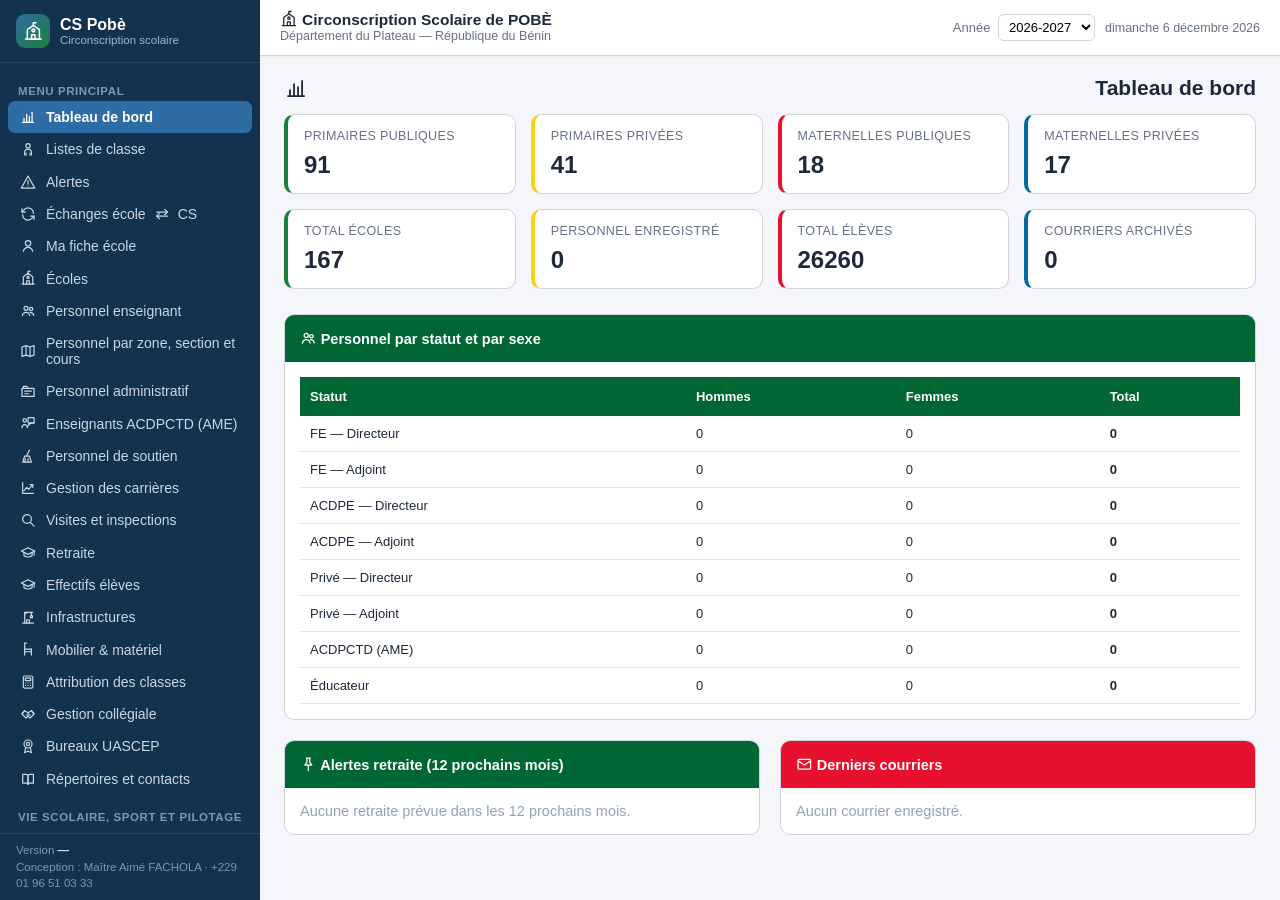
==== commit 5510ecc4: "3.6.0 : « Listes de classe » (accès rapide) et exportations EducMaster sur les modèles officiels - M" ====
--- a/index.html
+++ b/index.html
@@ -27,6 +27,7 @@
         <nav class="menu-defile">
         <h3>Menu principal</h3>
         <div class="menu-item active" data-page="dashboard"><span class="icon"><svg class="ico ico-graphique" data-ico="graphique" viewBox="0 0 24 24" fill="none" stroke="currentColor" stroke-width="1.8" stroke-linecap="round" stroke-linejoin="round" aria-hidden="true" focusable="false"><path d="M4 20h16"/><path d="M6 20v-6"/><path d="M10 20V8"/><path d="M14 20v-9"/><path d="M18 20V5"/></svg></span> Tableau de bord</div>
+        <div class="menu-item" data-page="listesClasse"><span class="icon"><svg class="ico ico-eleve" data-ico="eleve" viewBox="0 0 24 24" fill="none" stroke="currentColor" stroke-width="1.8" stroke-linecap="round" stroke-linejoin="round" aria-hidden="true" focusable="false"><circle cx="12" cy="7" r="3.2"/><path d="M7 21v-4c0-2.8 2.2-5 5-5s5 2.2 5 5v4"/><path d="M9 21v-3"/><path d="M15 21v-3"/></svg></span> Listes de classe</div>
         <div class="menu-item" data-page="alertes"><span class="icon"><svg class="ico ico-alerte" data-ico="alerte" viewBox="0 0 24 24" fill="none" stroke="currentColor" stroke-width="1.8" stroke-linecap="round" stroke-linejoin="round" aria-hidden="true" focusable="false"><path d="M12 3l10 18H2z"/><path d="M12 10v5"/><path d="M12 18h.01"/></svg></span> Alertes</div>
         <div class="menu-item" data-page="echanges"><span class="icon"><svg class="ico ico-actualiser" data-ico="actualiser" viewBox="0 0 24 24" fill="none" stroke="currentColor" stroke-width="1.8" stroke-linecap="round" stroke-linejoin="round" aria-hidden="true" focusable="false"><path d="M20 11a8 8 0 0 0-14.6-4.5L3 9"/><path d="M3 4v5h5"/><path d="M4 13a8 8 0 0 0 14.6 4.5L21 15"/><path d="M21 20v-5h-5"/></svg></span> Échanges école <svg class="ico ico-echange" data-ico="echange" viewBox="0 0 24 24" fill="none" stroke="currentColor" stroke-width="1.8" stroke-linecap="round" stroke-linejoin="round" aria-hidden="true" focusable="false"><path d="M4 9h16"/><path d="M16 5l4 4-4 4"/><path d="M20 15H4"/><path d="M8 11l-4 4 4 4"/></svg> CS</div>
         <div class="menu-item" data-page="maFiche"><span class="icon"><svg class="ico ico-personne" data-ico="personne" viewBox="0 0 24 24" fill="none" stroke="currentColor" stroke-width="1.8" stroke-linecap="round" stroke-linejoin="round" aria-hidden="true" focusable="false"><circle cx="12" cy="8" r="4"/><path d="M5 20c.8-4 3.7-6 7-6s6.2 2 7 6"/></svg></span> Ma fiche école</div>
@@ -190,6 +191,7 @@
                 <span>
                     <button class="btn btn-info" data-import="personnel"><svg class="ico ico-importer" data-ico="importer" viewBox="0 0 24 24" fill="none" stroke="currentColor" stroke-width="1.8" stroke-linecap="round" stroke-linejoin="round" aria-hidden="true" focusable="false"><path d="M4 14v5h16v-5"/><path d="M12 4v10"/><path d="M8 10l4 4 4-4"/></svg> Importer</button>
                     <button class="btn btn-warning" data-export="personnel"><svg class="ico ico-graphique" data-ico="graphique" viewBox="0 0 24 24" fill="none" stroke="currentColor" stroke-width="1.8" stroke-linecap="round" stroke-linejoin="round" aria-hidden="true" focusable="false"><path d="M4 20h16"/><path d="M6 20v-6"/><path d="M10 20V8"/><path d="M14 20v-9"/><path d="M18 20V5"/></svg> Excel</button>
+                    <button class="btn btn-warning" type="button" data-educmaster="agents" onclick="exporterAgentsEducmaster()" title="Personnel en activité de l’école choisie, modèle officiel « Mes agents »">Excel EducMaster (agents)</button>
                     <button class="btn btn-primary" onclick="openPersonnelModal()"><svg class="ico ico-ajouter" data-ico="ajouter" viewBox="0 0 24 24" fill="none" stroke="currentColor" stroke-width="1.8" stroke-linecap="round" stroke-linejoin="round" aria-hidden="true" focusable="false"><path d="M12 5v14"/><path d="M5 12h14"/></svg> Ajouter</button>
                 </span>
             </div>
@@ -917,6 +919,7 @@
         <div id="pvsPatrimoine" class="page hidden"></div>
         <div id="pvsExamens" class="page hidden"></div>
         <div id="pvsTerritoire" class="page hidden"></div>
+        <div id="listesClasse" class="page hidden"></div>
         <div id="synoptique" class="page hidden"></div>
         <div id="whatsapp" class="page hidden"></div>
         <div id="alertes" class="page hidden"></div>
@@ -1270,7 +1273,7 @@
 <script src="js/choix.js" data-geo="data/referentiel_villages.json"></script>
 <script src="js/embleme.js"></script>
 <script src="js/stockage.js"></script>
-<script>chargerScripts(["data/pobe-up.js", "js/donnees.js", "js/classes.js", "js/carriere.js", "js/calendrier.js", "js/presences.js", "js/qr.js", "js/pieces.js", "js/documents-scolaires.js", "js/examen.js", "js/evaluations.js", "js/rapports.js", "js/certificats.js", "js/tableur.js", "js/import.js", "data/ref.js", "js/bilan-schema.js", "js/pobe-up.js", "js/logo-ecole.js", "js/guide.js", "js/guide-contenu.js", "js/app.js", "js/extra.js", "js/graphiques.js", "js/effectifs-zone.js", "js/infra-zone.js", "js/ecoles-zone.js", "js/cep-zone.js", "js/synoptique.js", "js/espaces.js", "data/directeurs-pobe.js", "js/zones-cp.js", "js/uascep.js", "js/uascep-cs.js", "js/pvs-modules.js", "js/pvs.js", "js/pvs-cs.js", "js/pedagogie.js", "js/pedagogie-cs.js", "js/entetes-fixes.js", "js/whatsapp.js", "js/ameliorations.js", "data/officiel.js", "data/documents-officiels.js", "js/officiel.js", "js/tableau-bord.js", "js/registres.js", "js/educmaster.js", "js/interface.js", "js/securite.js", "js/sauvegarde-auto.js", "js/securite-cs.js", "js/ed25519.js", "js/sync-client.js", "js/sync-commun.js", "js/sync-cs.js"]);</script>
+<script>chargerScripts(["data/pobe-up.js", "js/donnees.js", "js/classes.js", "js/listes-classe.js", "js/modele-xlsx.js", "js/carriere.js", "js/calendrier.js", "js/presences.js", "js/qr.js", "js/pieces.js", "js/documents-scolaires.js", "js/examen.js", "js/evaluations.js", "js/rapports.js", "js/certificats.js", "js/tableur.js", "js/import.js", "data/ref.js", "js/bilan-schema.js", "js/pobe-up.js", "js/logo-ecole.js", "js/guide.js", "js/guide-contenu.js", "js/app.js", "js/extra.js", "js/listes-cs.js", "js/graphiques.js", "js/effectifs-zone.js", "js/infra-zone.js", "js/ecoles-zone.js", "js/cep-zone.js", "js/synoptique.js", "js/espaces.js", "data/directeurs-pobe.js", "js/zones-cp.js", "js/uascep.js", "js/uascep-cs.js", "js/pvs-modules.js", "js/pvs.js", "js/pvs-cs.js", "js/pedagogie.js", "js/pedagogie-cs.js", "js/entetes-fixes.js", "js/whatsapp.js", "js/ameliorations.js", "data/officiel.js", "data/documents-officiels.js", "js/officiel.js", "js/tableau-bord.js", "js/registres.js", "js/educmaster.js", "js/interface.js", "js/securite.js", "js/sauvegarde-auto.js", "js/securite-cs.js", "js/ed25519.js", "js/sync-client.js", "js/sync-commun.js", "js/sync-cs.js"]);</script>
 <script>
 (function () {
   var img = document.querySelector("#bandeauImpression img");
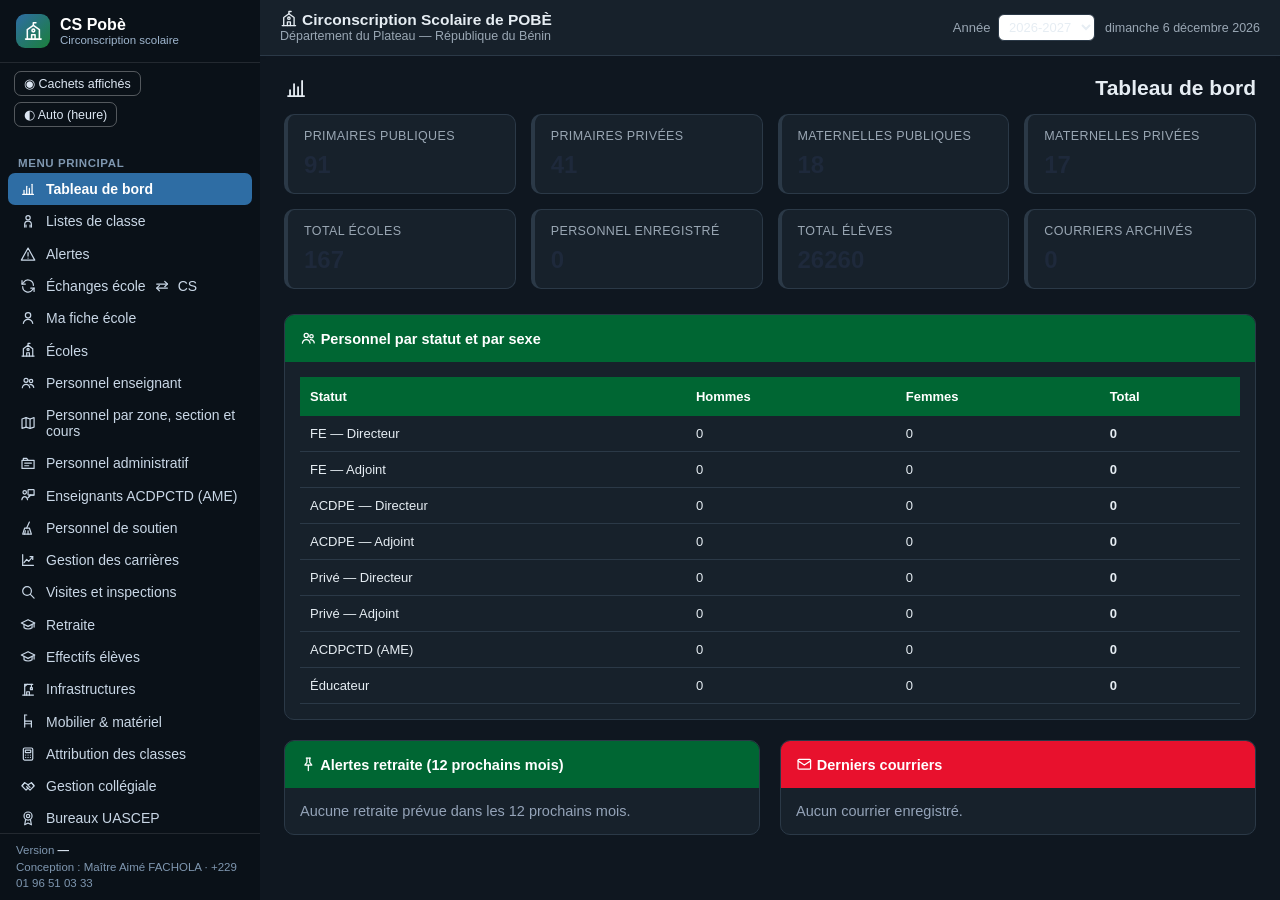
==== commit 8cddb404: "v3.7.0 : theme, cachets, ecoles" ====
--- a/index.html
+++ b/index.html
@@ -2,6 +2,7 @@
 <html lang="fr">
 <head>
 <meta charset="UTF-8">
+<script src="js/affichage.js"></script>
 <script src="js/icones.js"></script>
 <script src="js/doc-export.js"></script>
 <meta name="viewport" content="width=device-width, initial-scale=1.0">
@@ -685,7 +686,7 @@
                 </div>
                 <div class="table-container"><div class="table-scroll"><table>
                     <thead><tr><th>Nom et prénoms</th><th>Fonction</th><th>Absent</th>
-                        <th>Heure d'arrivée</th><th>Retard</th><th>Motif (si absent)</th></tr></thead>
+                        <th>Heure d'arrivée</th><th>Retard</th><th>Position et motif (si absent : absent, congé, mission, formation, maladie)</th></tr></thead>
                     <tbody id="presPersJourTable"></tbody>
                 </table></div></div>
                 <div id="presPersJourActions" class="text-center mt-15"></div>
--- a/css/style.css
+++ b/css/style.css
@@ -559,3 +559,22 @@
 .entete-service .le-ent b { font-size: 12pt; }
 .bh-logo-ecole { display: inline-flex; vertical-align: middle; width: 26px; height: 26px; border-radius: 50%; overflow: hidden; background: #fff; margin-right: 2px; }
 .bh-logo-ecole svg, .bh-logo-ecole img { width: 26px; height: 26px; display: block; }
+
+/* ===== v3.7 — Thème sombre (Clair / Sombre / Auto selon l'heure) et boutons d'affichage ===== */
+.outils-affichage{display:flex;flex-wrap:wrap;gap:6px;padding:8px 14px}
+.btn-theme{background:transparent;border:1px solid rgba(255,255,255,.3);color:#DCE6F2;border-radius:7px;padding:4px 9px;cursor:pointer;font:inherit;font-size:12.5px}
+html.sans-cachet .cachet,html.sans-cachet [data-cachet],html.sans-cachet img[alt="Cachet"]{display:none!important}
+html[data-theme="dark"]{color-scheme:dark;--fond:#0f1720;--bord:#2b3947;--txt:#e6edf3;--gris:#9aa7b4;--lat:#0a1118}
+html[data-theme="dark"] body{background:var(--fond);color:var(--txt)}
+html[data-theme="dark"] .stat-card,html[data-theme="dark"] .table-container,html[data-theme="dark"] .form-container,html[data-theme="dark"] .modal-content,html[data-theme="dark"] .search-bar,html[data-theme="dark"] .xcard,html[data-theme="dark"] .xres,html[data-theme="dark"] .xreg,html[data-theme="dark"] .cam-box,html[data-theme="dark"] .header.barre-haut,html[data-theme="dark"] .carte,html[data-theme="dark"] .kpi,html[data-theme="dark"] table.t,html[data-theme="dark"] .doc-carte,html[data-theme="dark"] .cal-l,html[data-theme="dark"] table.edt,html[data-theme="dark"] .reg-art,html[data-theme="dark"] .btn-secondary,html[data-theme="dark"] .main-content .menu-carte,html[data-theme="dark"] .rappel-sauvegarde{background:#17212b!important;color:var(--txt)!important;border-color:var(--bord)}
+html[data-theme="dark"] .page-a4{background:#fff;color:#000}
+html[data-theme="dark"] .kpi *,html[data-theme="dark"] .carte h3,html[data-theme="dark"] .doc-carte b{color:var(--txt)}
+html[data-theme="dark"] .card,html[data-theme="dark"] .carte,html[data-theme="dark"] .modal,html[data-theme="dark"] .modal-content,html[data-theme="dark"] .panel,html[data-theme="dark"] .topbar,html[data-theme="dark"] .box{background:#17212b;color:var(--txt);border-color:var(--bord)}
+html[data-theme="dark"] input,html[data-theme="dark"] select,html[data-theme="dark"] textarea{background:#0f1720;color:var(--txt);border-color:var(--bord)}
+html[data-theme="dark"] table,html[data-theme="dark"] td,html[data-theme="dark"] th{border-color:var(--bord)}
+html[data-theme="dark"] td{background:transparent}
+html[data-theme="dark"] a{color:#7fb2e5}
+@media print{.outils-affichage{display:none!important}html[data-theme="dark"]{--fond:#fff;--txt:#000;--gris:#444;--bord:#ccc;color-scheme:light}html[data-theme="dark"] body{background:#fff;color:#000}}
+html[data-theme="dark"] .raccourcis a{background:#17212b;color:var(--txt);border-color:var(--bord)}
+html[data-theme="dark"] .raccourcis a b,html[data-theme="dark"] .raccourcis a strong{color:#cfe3f7}
+@media print{html[data-theme="dark"] .raccourcis a{background:#fff;color:#000}}
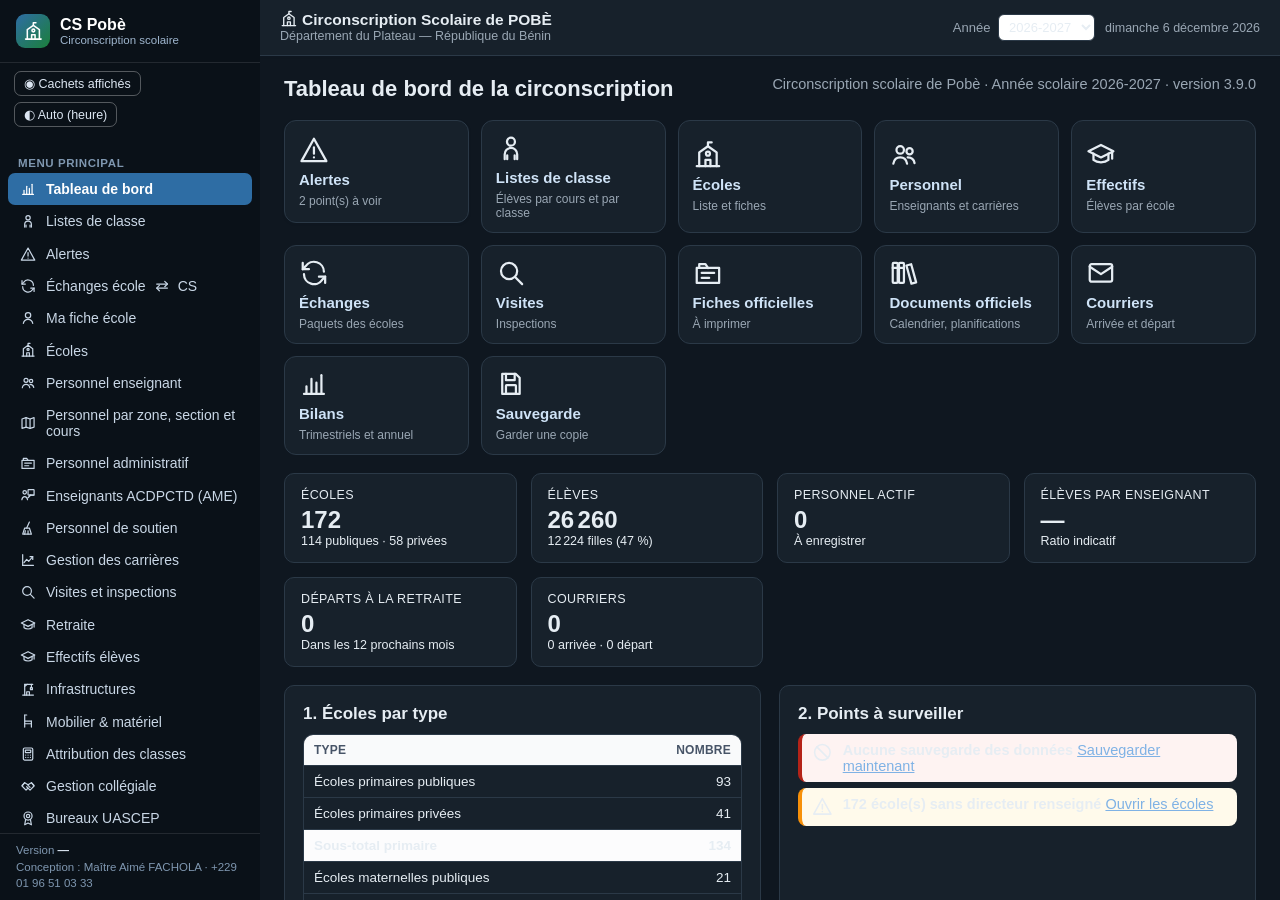
==== commit 3aabe3b8: "cs-pobe 3.9.0 : UP selon note 560, nouvelles zones, onglet RUP/co-RUP" ====
--- a/index.html
+++ b/index.html
@@ -487,7 +487,7 @@
                 <div class="toolbar" style="display:flex;gap:8px;flex-wrap:wrap;align-items:center;margin-bottom:10px">
                     <select id="filterZoneUP" onchange="renderUP()" aria-label="Zone pédagogique"><option value="">Toutes les zones</option><option>Zone 1</option><option>Zone 2</option><option>Zone 3</option></select>
                     <select id="filterCycleUP" onchange="renderUP()" aria-label="Cycle"><option value="">Maternelle et primaire</option><option>Maternelle</option><option>Primaire</option></select>
-                    <button class="btn btn-info" onclick="reinitialiserToutesUP()"><svg class="ico ico-actualiser" data-ico="actualiser" viewBox="0 0 24 24" fill="none" stroke="currentColor" stroke-width="1.8" stroke-linecap="round" stroke-linejoin="round" aria-hidden="true" focusable="false"><path d="M20 11a8 8 0 0 0-14.6-4.5L3 9"/><path d="M3 4v5h5"/><path d="M4 13a8 8 0 0 0 14.6 4.5L21 15"/><path d="M21 20v-5h-5"/></svg> Réinitialiser toutes les UP</button>
+                    <button class="btn btn-success" onclick="responsablesUP()">RUP / co-RUP</button> <button class="btn btn-info" onclick="reinitialiserToutesUP()"><svg class="ico ico-actualiser" data-ico="actualiser" viewBox="0 0 24 24" fill="none" stroke="currentColor" stroke-width="1.8" stroke-linecap="round" stroke-linejoin="round" aria-hidden="true" focusable="false"><path d="M20 11a8 8 0 0 0-14.6-4.5L3 9"/><path d="M3 4v5h5"/><path d="M4 13a8 8 0 0 0 14.6 4.5L21 15"/><path d="M21 20v-5h-5"/></svg> Réinitialiser toutes les UP</button>
                     <button class="btn btn-secondary" onclick="window.print()"><svg class="ico ico-imprimer" data-ico="imprimer" viewBox="0 0 24 24" fill="none" stroke="currentColor" stroke-width="1.8" stroke-linecap="round" stroke-linejoin="round" aria-hidden="true" focusable="false"><path d="M7 9V4h10v5"/><rect x="4" y="9" width="16" height="7" rx="1.5"/><path d="M7 14h10v6H7z"/><path d="M17 12h.01"/></svg> Imprimer</button>
                 </div>
                 <div class="table-container"><div class="table-scroll"><table>
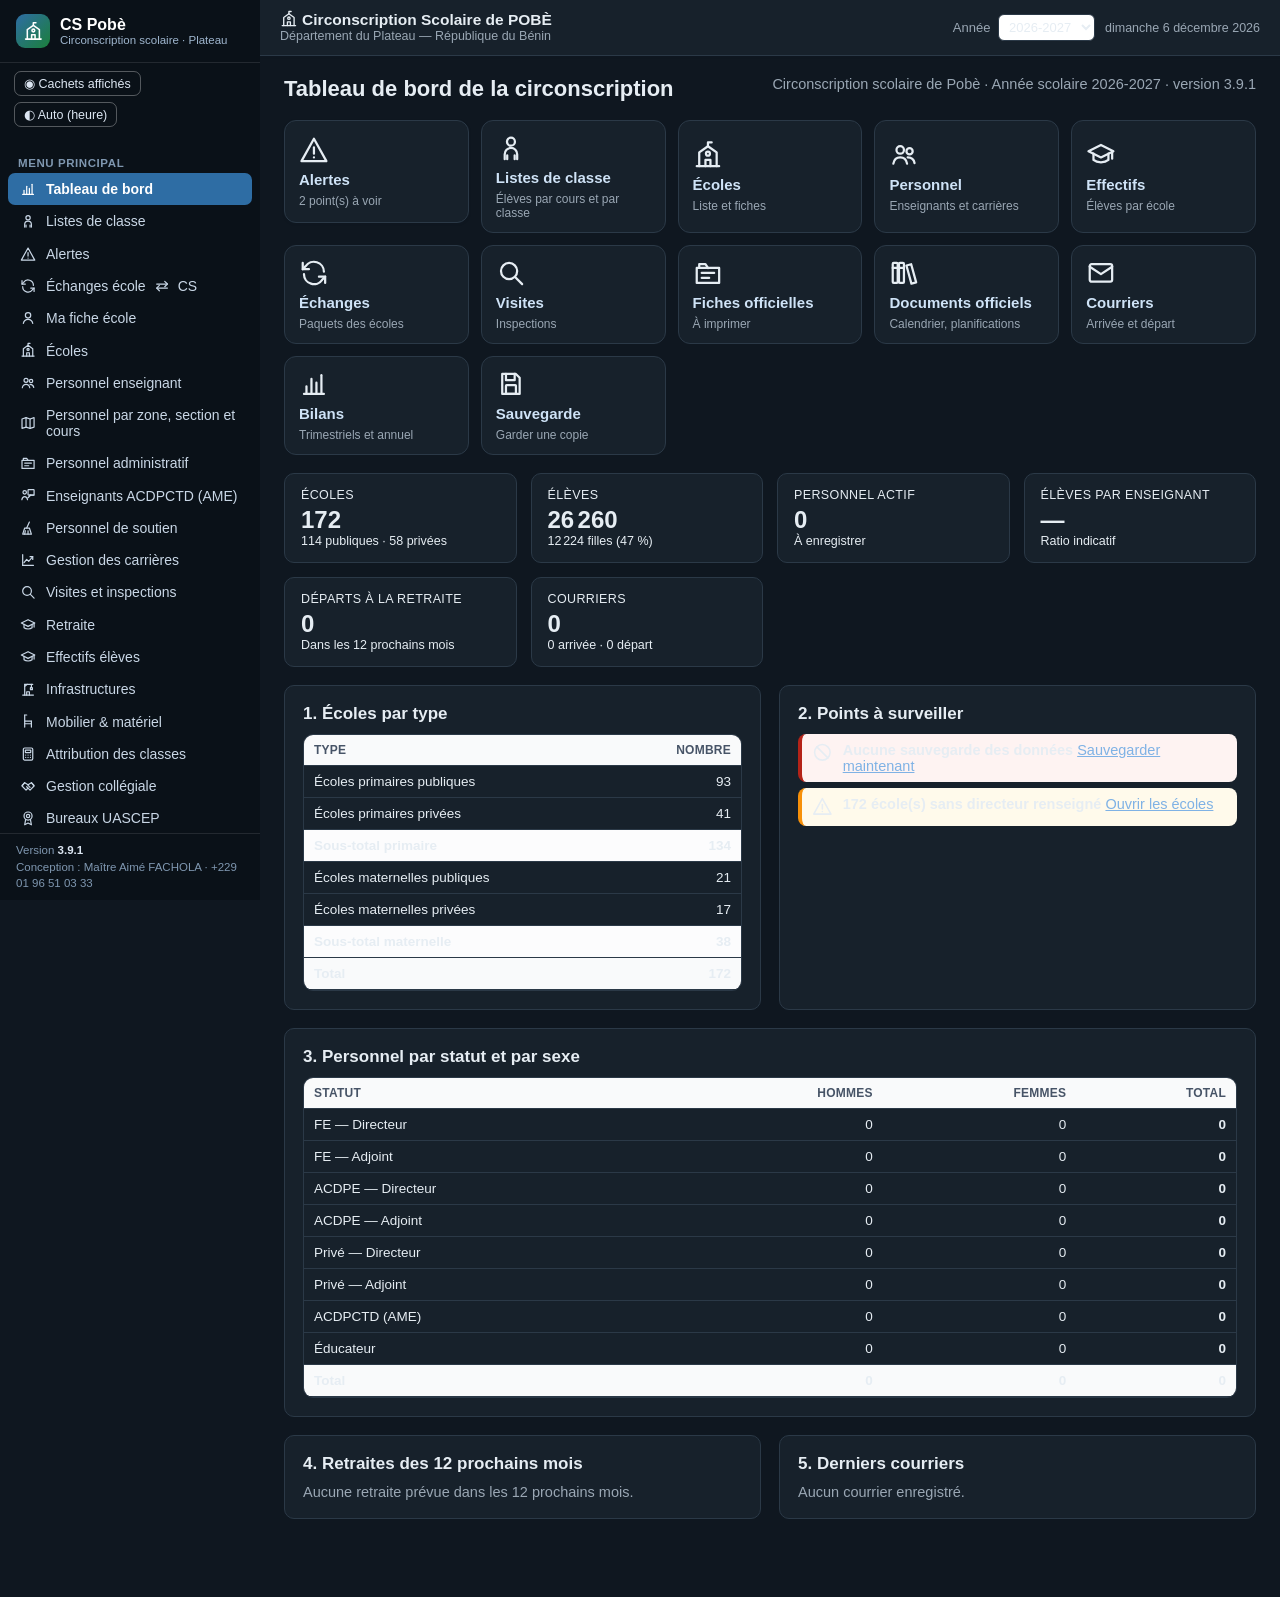
==== commit 43f882f8: "cs-pobe 3.9.1 + Mon ecole Pobe 3.6.3 : statistique 2025 de la CS, page Personnel par zone retiree du" ====
--- a/index.html
+++ b/index.html
@@ -1274,7 +1274,7 @@
 <script src="js/choix.js" data-geo="data/referentiel_villages.json"></script>
 <script src="js/embleme.js"></script>
 <script src="js/stockage.js"></script>
-<script>chargerScripts(["data/pobe-up.js", "js/donnees.js", "js/classes.js", "js/listes-classe.js", "js/modele-xlsx.js", "js/carriere.js", "js/calendrier.js", "js/presences.js", "js/qr.js", "js/pieces.js", "js/documents-scolaires.js", "js/examen.js", "js/evaluations.js", "js/rapports.js", "js/certificats.js", "js/tableur.js", "js/import.js", "data/ref.js", "js/bilan-schema.js", "js/pobe-up.js", "js/logo-ecole.js", "js/guide.js", "js/guide-contenu.js", "js/app.js", "js/extra.js", "js/listes-cs.js", "js/graphiques.js", "js/effectifs-zone.js", "js/infra-zone.js", "js/ecoles-zone.js", "js/cep-zone.js", "js/synoptique.js", "js/espaces.js", "data/directeurs-pobe.js", "js/zones-cp.js", "js/uascep.js", "js/uascep-cs.js", "js/pvs-modules.js", "js/pvs.js", "js/pvs-cs.js", "js/pedagogie.js", "js/pedagogie-cs.js", "js/entetes-fixes.js", "js/whatsapp.js", "js/ameliorations.js", "data/officiel.js", "data/documents-officiels.js", "js/officiel.js", "js/tableau-bord.js", "js/registres.js", "js/educmaster.js", "js/interface.js", "js/securite.js", "js/sauvegarde-auto.js", "js/securite-cs.js", "js/ed25519.js", "js/sync-client.js", "js/sync-commun.js", "js/sync-cs.js"]);</script>
+<script>chargerScripts(["data/pobe-up.js", "js/donnees.js", "js/classes.js", "js/listes-classe.js", "js/modele-xlsx.js", "js/carriere.js", "js/calendrier.js", "js/presences.js", "js/qr.js", "js/pieces.js", "js/documents-scolaires.js", "js/examen.js", "js/evaluations.js", "js/rapports.js", "js/certificats.js", "js/tableur.js", "js/import.js", "data/ref.js", "js/bilan-schema.js", "js/pobe-up.js", "js/logo-ecole.js", "js/guide.js", "js/guide-contenu.js", "js/app.js", "js/extra.js", "js/listes-cs.js", "js/graphiques.js", "js/effectifs-zone.js", "js/infra-zone.js", "js/ecoles-zone.js", "js/cep-zone.js", "js/synoptique.js", "js/espaces.js", "data/directeurs-pobe.js", "js/zones-cp.js", "data/pobe-stats.js", "js/stat-cs.js", "js/uascep.js", "js/uascep-cs.js", "js/pvs-modules.js", "js/pvs.js", "js/pvs-cs.js", "js/pedagogie.js", "js/pedagogie-cs.js", "js/entetes-fixes.js", "js/whatsapp.js", "js/ameliorations.js", "data/officiel.js", "data/documents-officiels.js", "js/officiel.js", "js/tableau-bord.js", "js/registres.js", "js/educmaster.js", "js/interface.js", "js/securite.js", "js/sauvegarde-auto.js", "js/securite-cs.js", "js/ed25519.js", "js/sync-client.js", "js/sync-commun.js", "js/sync-cs.js"]);</script>
 <script>
 (function () {
   var img = document.querySelector("#bandeauImpression img");
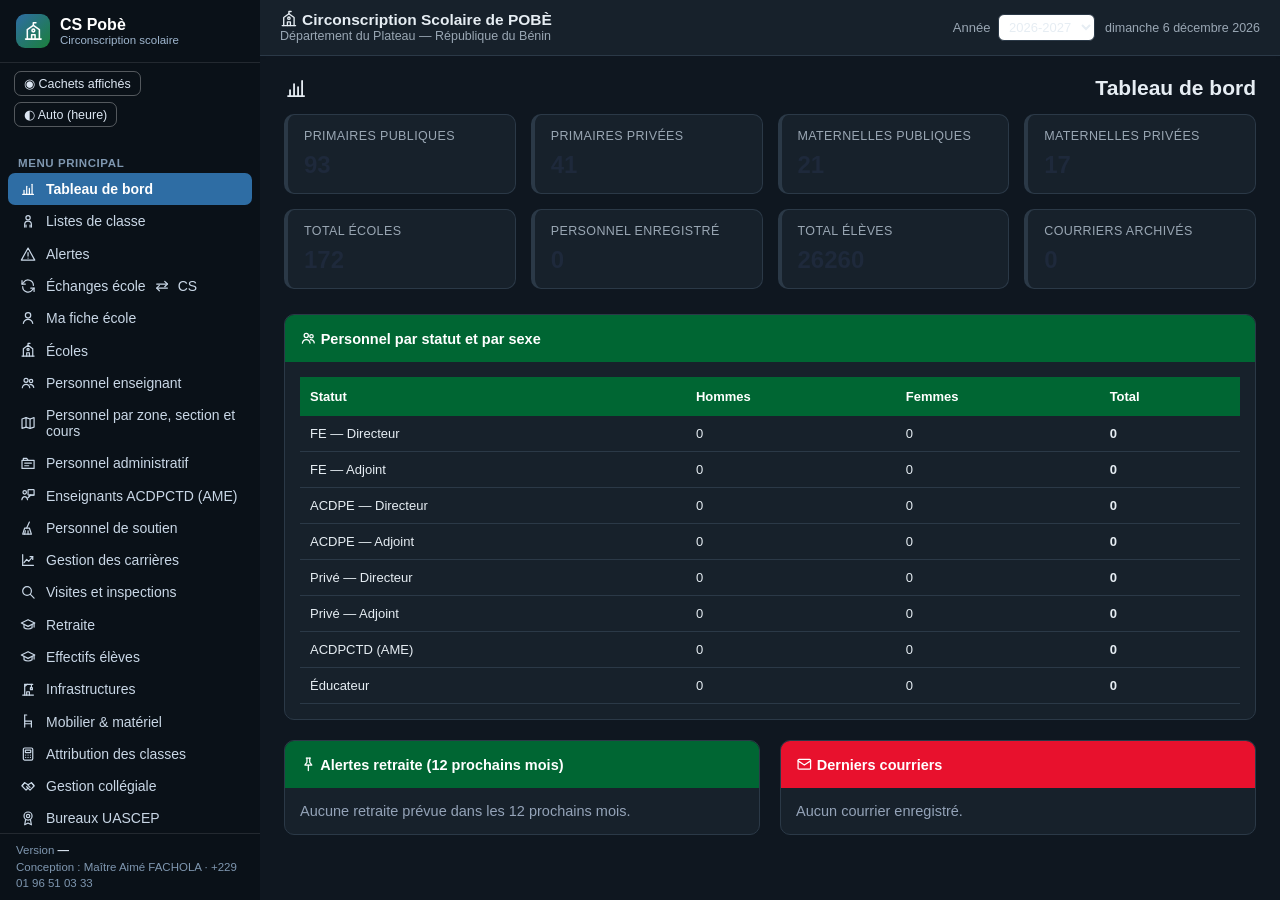
==== commit a609510e: "CS Pobè 3.9.2 + Mon école Pobè 3.6.4 : une UP n'a plus de zone propre, chaque école garde son UP et " ====
--- a/index.html
+++ b/index.html
@@ -491,7 +491,7 @@
                     <button class="btn btn-secondary" onclick="window.print()"><svg class="ico ico-imprimer" data-ico="imprimer" viewBox="0 0 24 24" fill="none" stroke="currentColor" stroke-width="1.8" stroke-linecap="round" stroke-linejoin="round" aria-hidden="true" focusable="false"><path d="M7 9V4h10v5"/><rect x="4" y="9" width="16" height="7" rx="1.5"/><path d="M7 14h10v6H7z"/><path d="M17 12h.01"/></svg> Imprimer</button>
                 </div>
                 <div class="table-container"><div class="table-scroll"><table>
-                    <thead><tr><th>Zone</th><th>Cycle</th><th>Unité pédagogique</th><th>Arrondissement</th><th>Écoles</th>
+                    <thead><tr><th>Zones des écoles</th><th>Cycle</th><th>Unité pédagogique</th><th>Arrondissement</th><th>Écoles</th>
                         <th>RUP</th><th>Contact</th><th>Co-RUP</th><th>Contact</th>
                         <th>Actions</th></tr></thead>
                     <tbody id="upTable"></tbody>
@@ -503,7 +503,7 @@
                 <div class="alert alert-info">Écoles sans unité pédagogique, en attendant de leur en trouver une : « <svg class="ico ico-lien" data-ico="lien" viewBox="0 0 24 24" fill="none" stroke="currentColor" stroke-width="1.8" stroke-linecap="round" stroke-linejoin="round" aria-hidden="true" focusable="false"><path d="M10 14a4 4 0 0 0 5.7 0l3-3a4 4 0 0 0-5.7-5.7l-1 1"/><path d="M14 10a4 4 0 0 0-5.7 0l-3 3a4 4 0 0 0 5.7 5.7l1-1"/></svg> Donner une UP » les rattache
                     (elles quittent alors cette rubrique). Une école qui ne fonctionne plus peut être rangée dans la rubrique suivante.</div>
                 <div class="table-container"><div class="table-scroll"><table>
-                    <thead><tr><th>École</th><th>Type</th><th>Statut</th><th>Arrondissement</th><th>Zone (appartenance)</th><th>Actions</th></tr></thead>
+                    <thead><tr><th>École</th><th>Type</th><th>Statut</th><th>Arrondissement</th><th>Zone</th><th>Actions</th></tr></thead>
                     <tbody id="attenteTable"></tbody>
                 </table></div></div>
             </div>
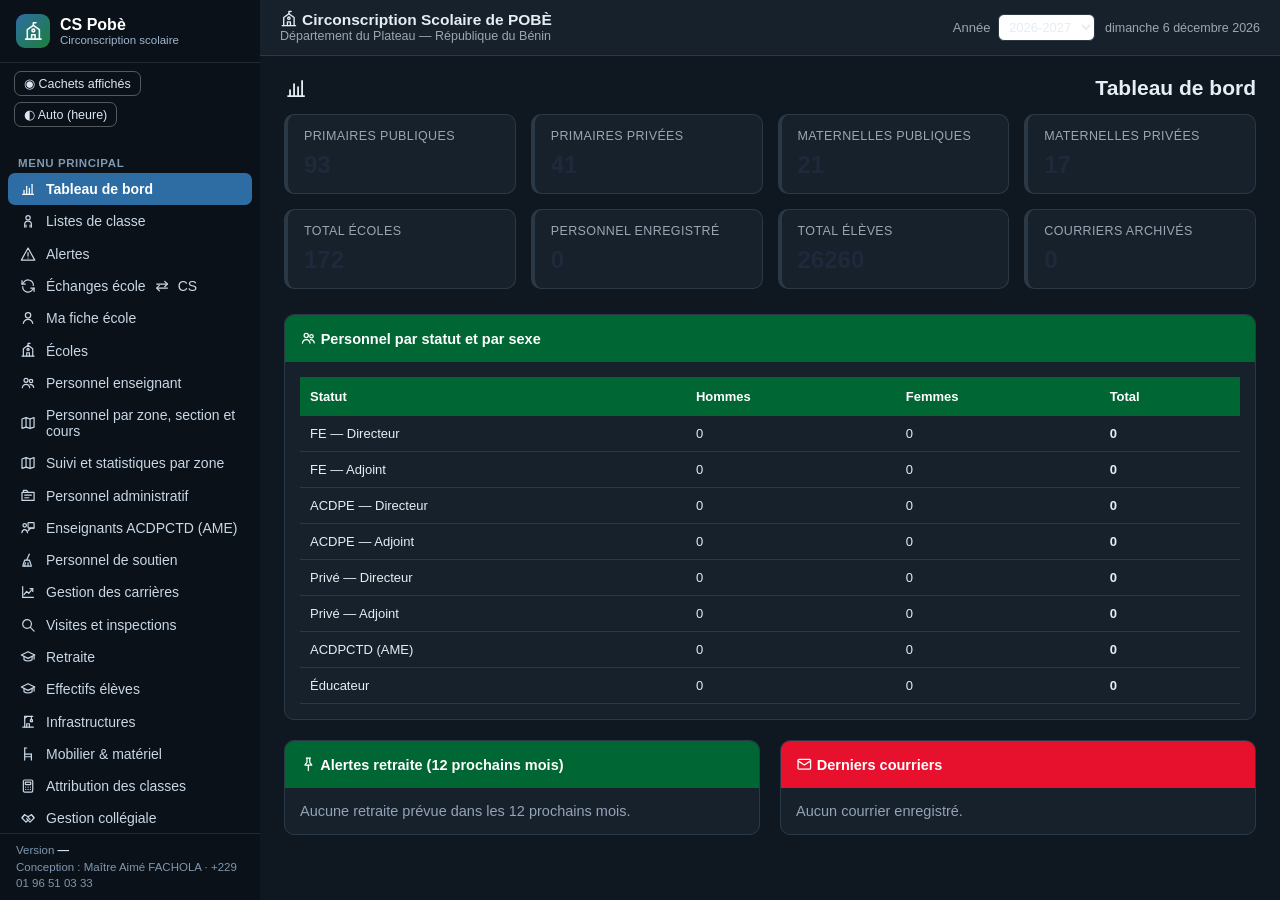
==== commit 18d85c6e: "CS Pobè 3.9.6 : suivi et statistiques par zone" ====
--- a/index.html
+++ b/index.html
@@ -35,6 +35,7 @@
         <div class="menu-item" data-page="ecoles"><span class="icon"><svg class="ico ico-ecole" data-ico="ecole" viewBox="0 0 24 24" fill="none" stroke="currentColor" stroke-width="1.8" stroke-linecap="round" stroke-linejoin="round" aria-hidden="true" focusable="false"><path d="M3 21h18"/><path d="M5 21V10l7-5 7 5v11"/><path d="M10 21v-5h4v5"/><path d="M12 5V2h3"/><circle cx="12" cy="11" r="1.6"/></svg></span> Écoles</div>
         <div class="menu-item" data-page="personnel"><span class="icon"><svg class="ico ico-groupe" data-ico="groupe" viewBox="0 0 24 24" fill="none" stroke="currentColor" stroke-width="1.8" stroke-linecap="round" stroke-linejoin="round" aria-hidden="true" focusable="false"><circle cx="9" cy="8" r="3"/><path d="M3.5 19c.6-3.4 3-5 5.5-5s4.9 1.6 5.5 5"/><circle cx="16.5" cy="9" r="2.5"/><path d="M15 14c3 0 5 1.5 5.5 4.5"/></svg></span> Personnel enseignant</div>
         <div class="menu-item" data-page="personnelZones"><span class="icon"><svg class="ico ico-carte" data-ico="carte" viewBox="0 0 24 24" fill="none" stroke="currentColor" stroke-width="1.8" stroke-linecap="round" stroke-linejoin="round" aria-hidden="true" focusable="false"><path d="M3 6l6-2 6 2 6-2v14l-6 2-6-2-6 2z"/><path d="M9 4v14"/><path d="M15 6v14"/></svg></span> Personnel par zone, section et cours</div>
+        <div class="menu-item" data-page="suiviZones"><span class="icon"><svg class="ico ico-carte" data-ico="carte" viewBox="0 0 24 24" fill="none" stroke="currentColor" stroke-width="1.8" stroke-linecap="round" stroke-linejoin="round" aria-hidden="true" focusable="false"><path d="M3 6l6-2 6 2 6-2v14l-6 2-6-2-6 2z"/><path d="M9 4v14"/><path d="M15 6v14"/></svg></span> Suivi et statistiques par zone</div>
         <div class="menu-item" data-page="administratif"><span class="icon"><svg class="ico ico-classeur" data-ico="classeur" viewBox="0 0 24 24" fill="none" stroke="currentColor" stroke-width="1.8" stroke-linecap="round" stroke-linejoin="round" aria-hidden="true" focusable="false"><path d="M3 8h18v12H3z"/><path d="M5 8V5h5l2 3"/><path d="M7 12h10"/><path d="M7 16h6"/></svg></span> Personnel administratif</div>
         <div class="menu-item" data-page="educateur"><span class="icon"><svg class="ico ico-enseignant" data-ico="enseignant" viewBox="0 0 24 24" fill="none" stroke="currentColor" stroke-width="1.8" stroke-linecap="round" stroke-linejoin="round" aria-hidden="true" focusable="false"><circle cx="7" cy="8" r="2.6"/><path d="M2.8 19c.4-3 2.2-4.6 4.2-4.6S10.8 16 11.2 19"/><rect x="12" y="4" width="9" height="8" rx="0.8"/><path d="M12 16l4-4"/><path d="M14 12h7"/></svg></span> Enseignants ACDPCTD (AME)</div>
         <div class="menu-item" data-page="soutien"><span class="icon"><svg class="ico ico-balai" data-ico="balai" viewBox="0 0 24 24" fill="none" stroke="currentColor" stroke-width="1.8" stroke-linecap="round" stroke-linejoin="round" aria-hidden="true" focusable="false"><path d="M14 3l-4 9"/><path d="M7 12h7l3 9H4z"/><path d="M8 16l-1 5"/><path d="M12 16v5"/></svg></span> Personnel de soutien</div>
@@ -911,6 +912,7 @@
         <div id="docsref" class="page hidden"></div>
         <div id="espaces" class="page hidden"></div>
         <div id="personnelZones" class="page hidden"></div>
+        <div id="suiviZones" class="page hidden"></div>
         <div id="uascep" class="page hidden"></div>
         <div id="pvsSport" class="page hidden"></div>
         <div id="pvsPilotage" class="page hidden"></div>
@@ -1274,7 +1276,7 @@
 <script src="js/choix.js" data-geo="data/referentiel_villages.json"></script>
 <script src="js/embleme.js"></script>
 <script src="js/stockage.js"></script>
-<script>chargerScripts(["data/pobe-up.js", "js/donnees.js", "js/classes.js", "js/listes-classe.js", "js/modele-xlsx.js", "js/carriere.js", "js/calendrier.js", "js/presences.js", "js/qr.js", "js/pieces.js", "js/documents-scolaires.js", "js/examen.js", "js/evaluations.js", "js/rapports.js", "js/certificats.js", "js/tableur.js", "js/import.js", "data/ref.js", "js/bilan-schema.js", "js/pobe-up.js", "js/logo-ecole.js", "js/guide.js", "js/guide-contenu.js", "js/app.js", "js/extra.js", "js/listes-cs.js", "js/graphiques.js", "js/effectifs-zone.js", "js/infra-zone.js", "js/ecoles-zone.js", "js/cep-zone.js", "js/synoptique.js", "js/espaces.js", "data/directeurs-pobe.js", "js/zones-cp.js", "data/pobe-stats.js", "js/stat-cs.js", "js/uascep.js", "js/uascep-cs.js", "js/pvs-modules.js", "js/pvs.js", "js/pvs-cs.js", "js/pedagogie.js", "js/pedagogie-cs.js", "js/entetes-fixes.js", "js/whatsapp.js", "js/ameliorations.js", "data/officiel.js", "data/documents-officiels.js", "js/officiel.js", "js/tableau-bord.js", "js/registres.js", "js/educmaster.js", "js/interface.js", "js/securite.js", "js/sauvegarde-auto.js", "js/securite-cs.js", "js/ed25519.js", "js/sync-client.js", "js/sync-commun.js", "js/sync-cs.js"]);</script>
+<script>chargerScripts(["data/pobe-up.js", "js/donnees.js", "js/classes.js", "js/listes-classe.js", "js/modele-xlsx.js", "js/carriere.js", "js/calendrier.js", "js/presences.js", "js/qr.js", "js/pieces.js", "js/documents-scolaires.js", "js/examen.js", "js/evaluations.js", "js/rapports.js", "js/certificats.js", "js/tableur.js", "js/import.js", "data/ref.js", "js/bilan-schema.js", "js/pobe-up.js", "js/logo-ecole.js", "js/guide.js", "js/guide-contenu.js", "js/app.js", "js/extra.js", "js/listes-cs.js", "js/graphiques.js", "js/effectifs-zone.js", "js/infra-zone.js", "js/ecoles-zone.js", "js/cep-zone.js", "js/synoptique.js", "js/espaces.js", "data/directeurs-pobe.js", "js/zones-cp.js", "js/suivi-zones.js", "data/pobe-stats.js", "js/stat-cs.js", "js/uascep.js", "js/uascep-cs.js", "js/pvs-modules.js", "js/pvs.js", "js/pvs-cs.js", "js/pedagogie.js", "js/pedagogie-cs.js", "js/entetes-fixes.js", "js/whatsapp.js", "js/ameliorations.js", "data/officiel.js", "data/documents-officiels.js", "js/officiel.js", "js/tableau-bord.js", "js/registres.js", "js/educmaster.js", "js/interface.js", "js/securite.js", "js/sauvegarde-auto.js", "js/securite-cs.js", "js/ed25519.js", "js/sync-client.js", "js/sync-commun.js", "js/sync-cs.js"]);</script>
 <script>
 (function () {
   var img = document.querySelector("#bandeauImpression img");
--- a/css/style.css
+++ b/css/style.css
@@ -578,3 +578,31 @@
 html[data-theme="dark"] .raccourcis a{background:#17212b;color:var(--txt);border-color:var(--bord)}
 html[data-theme="dark"] .raccourcis a b,html[data-theme="dark"] .raccourcis a strong{color:#cfe3f7}
 @media print{html[data-theme="dark"] .raccourcis a{background:#fff;color:#000}}
+
+/* saisie-confort : largeurs de cases adaptées au type de données, sans saut ni scintillement sur Android */
+html { -webkit-text-size-adjust: 100%; text-size-adjust: 100%; }
+table.g input, table.g textarea, table.g select { box-sizing: border-box; transition: none !important; animation: none !important; touch-action: manipulation; }
+table.g input:not([type=number]):not([type=checkbox]):not([type=radio]):not([type=date]):not([type=time]):not([inputmode=numeric]):not([inputmode=decimal]),
+table.g textarea { width: 100%; min-width: 150px; text-align: left; }
+table.g textarea { min-height: 44px; resize: vertical; }
+table.g input[type=number], table.g input[inputmode=numeric], table.g input[inputmode=decimal] { display: block; width: 76px; min-width: 64px; max-width: 96px; margin: 0 auto; text-align: center; }
+table.g input[type=date], table.g input[type=time] { width: 100%; min-width: 140px; }
+table.g select { width: 100%; min-width: 130px; }
+table.g td, table.g th { vertical-align: middle; }
+/* tableaux de bord, formulaires et fiches : le nombre de colonnes ne se recalcule plus quand une barre de défilement apparaît (cause du tremblement) */
+html .pvs-kpis, html .eb-kpis { grid-template-columns: repeat(auto-fill, minmax(min(100%, 150px), 1fr)); }
+html .cards, html .kpis { grid-template-columns: repeat(auto-fill, minmax(min(100%, 170px), 1fr)) !important; }
+html .pvs-grille, html .ped-grille { grid-template-columns: repeat(auto-fill, minmax(min(100%, 250px), 1fr)); }
+html .pvs-poules, html .uas-grille, html .uas-sc-g { grid-template-columns: repeat(auto-fill, minmax(min(100%, 240px), 1fr)); }
+html .pvs-form, html .uas-form, html .eff-ident, html .ped-filtres { grid-template-columns: repeat(auto-fill, minmax(min(100%, 210px), 1fr)); }
+html .pvs-form input[type=number], html .uas-form input[type=number], html .field input[type=number] { max-width: 180px; }
+html .pvs-voile, html .pvs-tw, html .pvs-multi, html .pvs-rapport, html .tbl-wrap, html .tableau-enveloppe, html .dialog { scrollbar-gutter: stable; }
+html .pvs-voile { overscroll-behavior: contain; }
+html .pvs-form input, html .pvs-form select, html .pvs-form textarea, html .uas-form input, html .uas-form select, html .uas-form textarea, html .field input, html .field select, html .field textarea { font-size: 16px; }
+@media (pointer: coarse) {
+  html .pvs-t thead th, html .ped-filtres { position: static; }
+}
+@media (max-width: 900px) {
+  table.g input, table.g textarea, table.g select { font-size: 16px; }
+  table.g input[type=number], table.g input[inputmode=numeric], table.g input[inputmode=decimal] { width: 84px; }
+}
